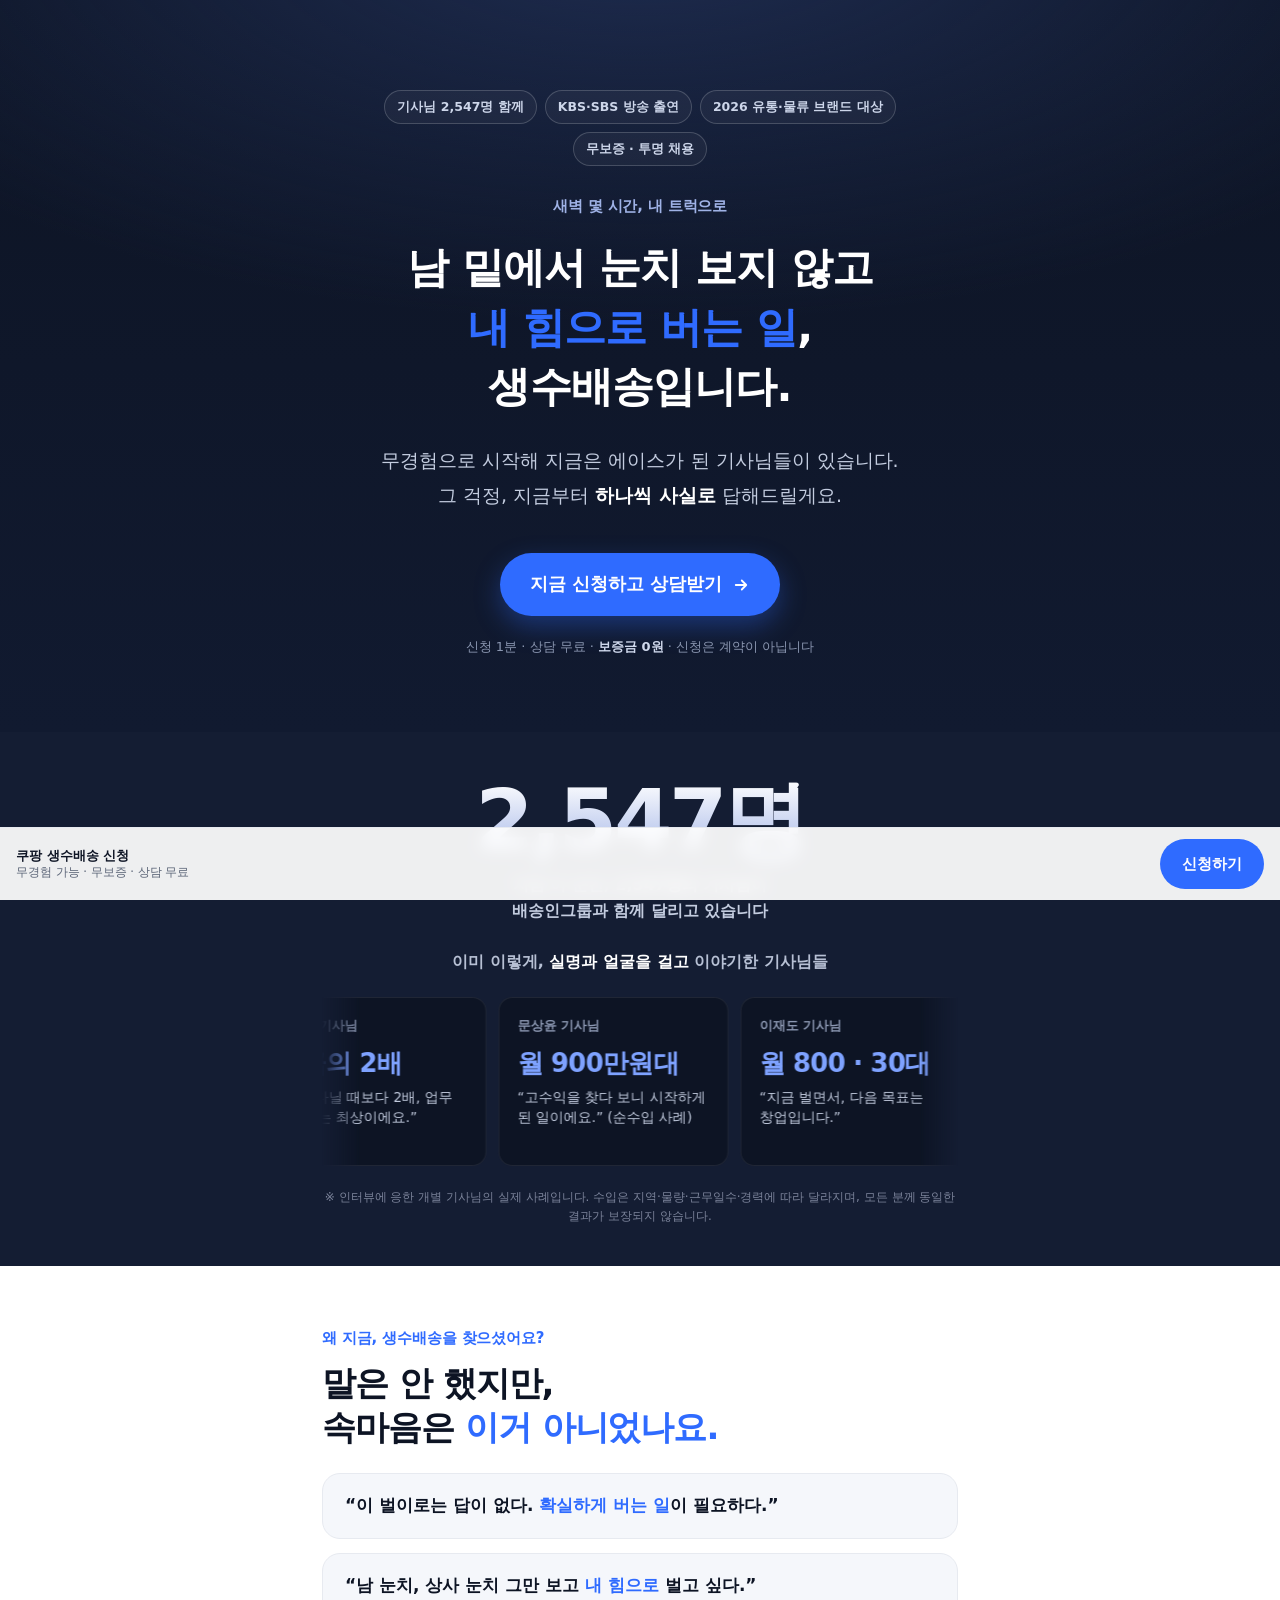
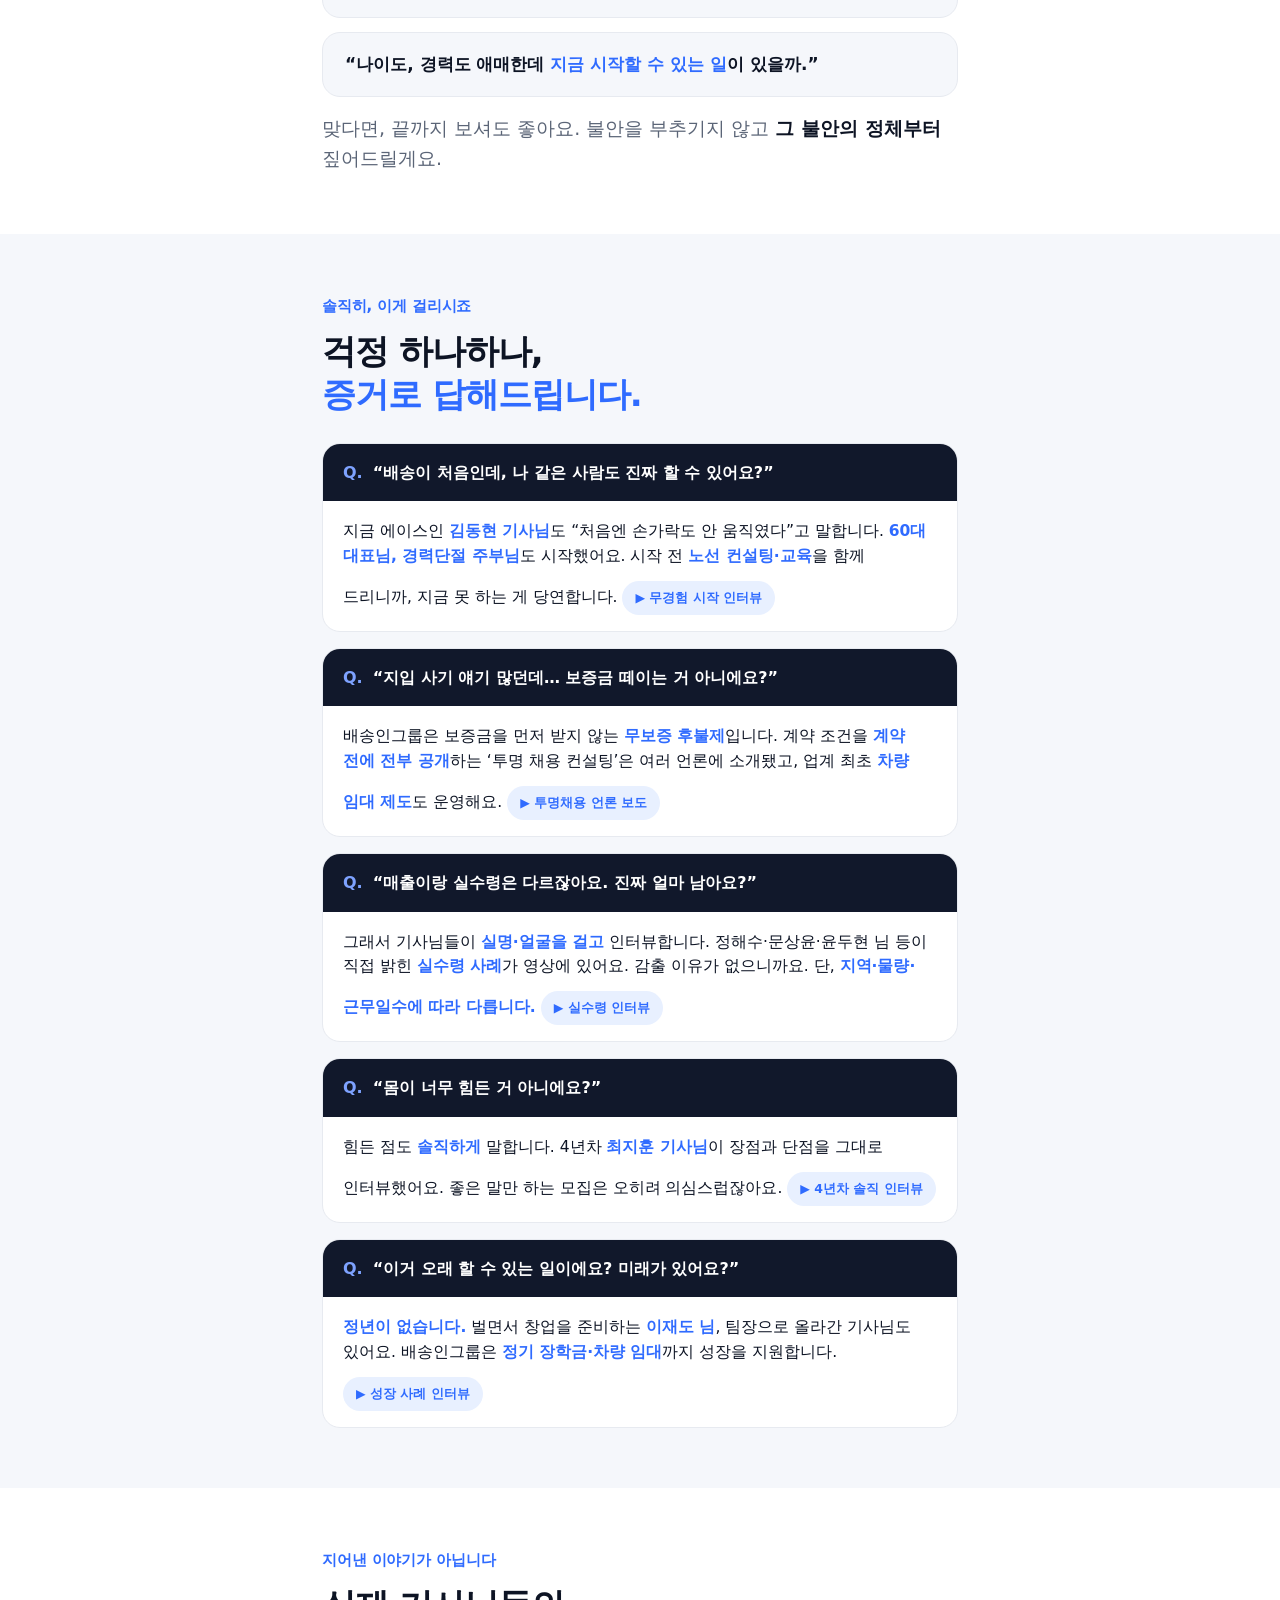
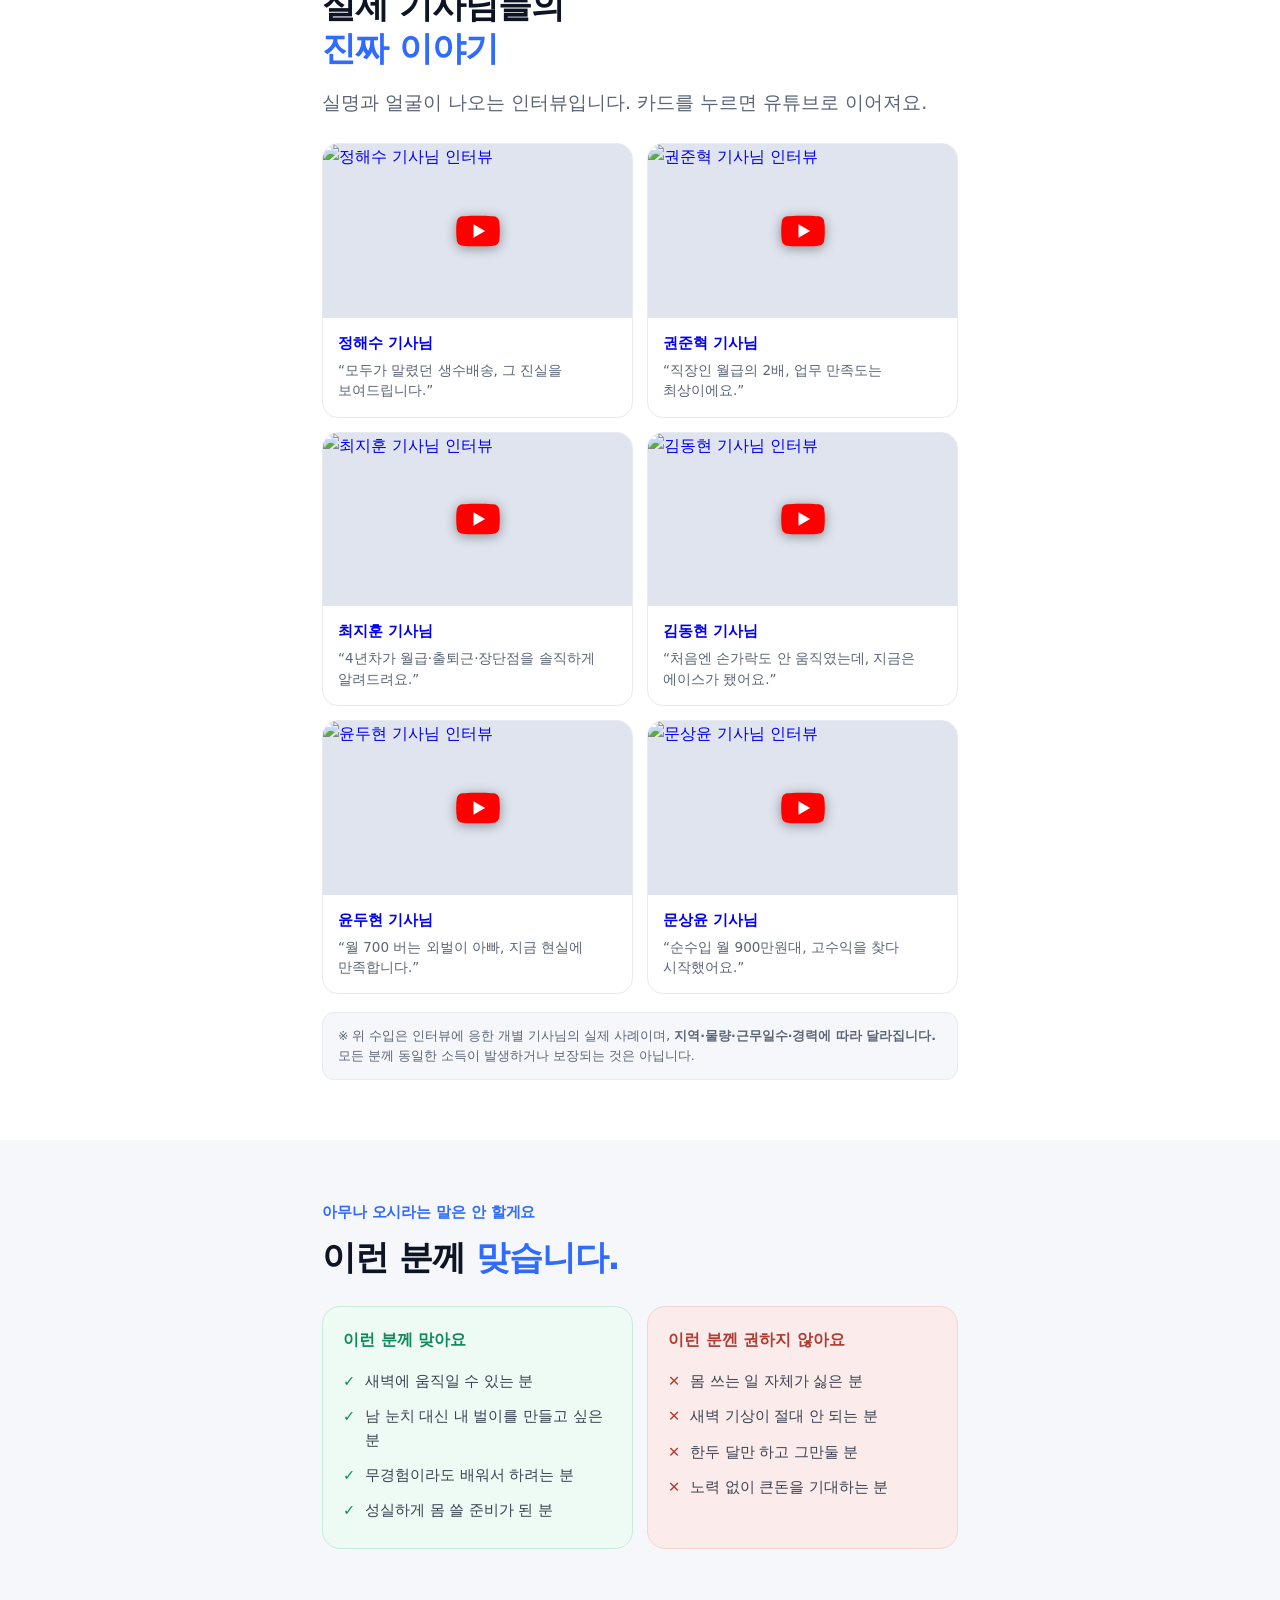
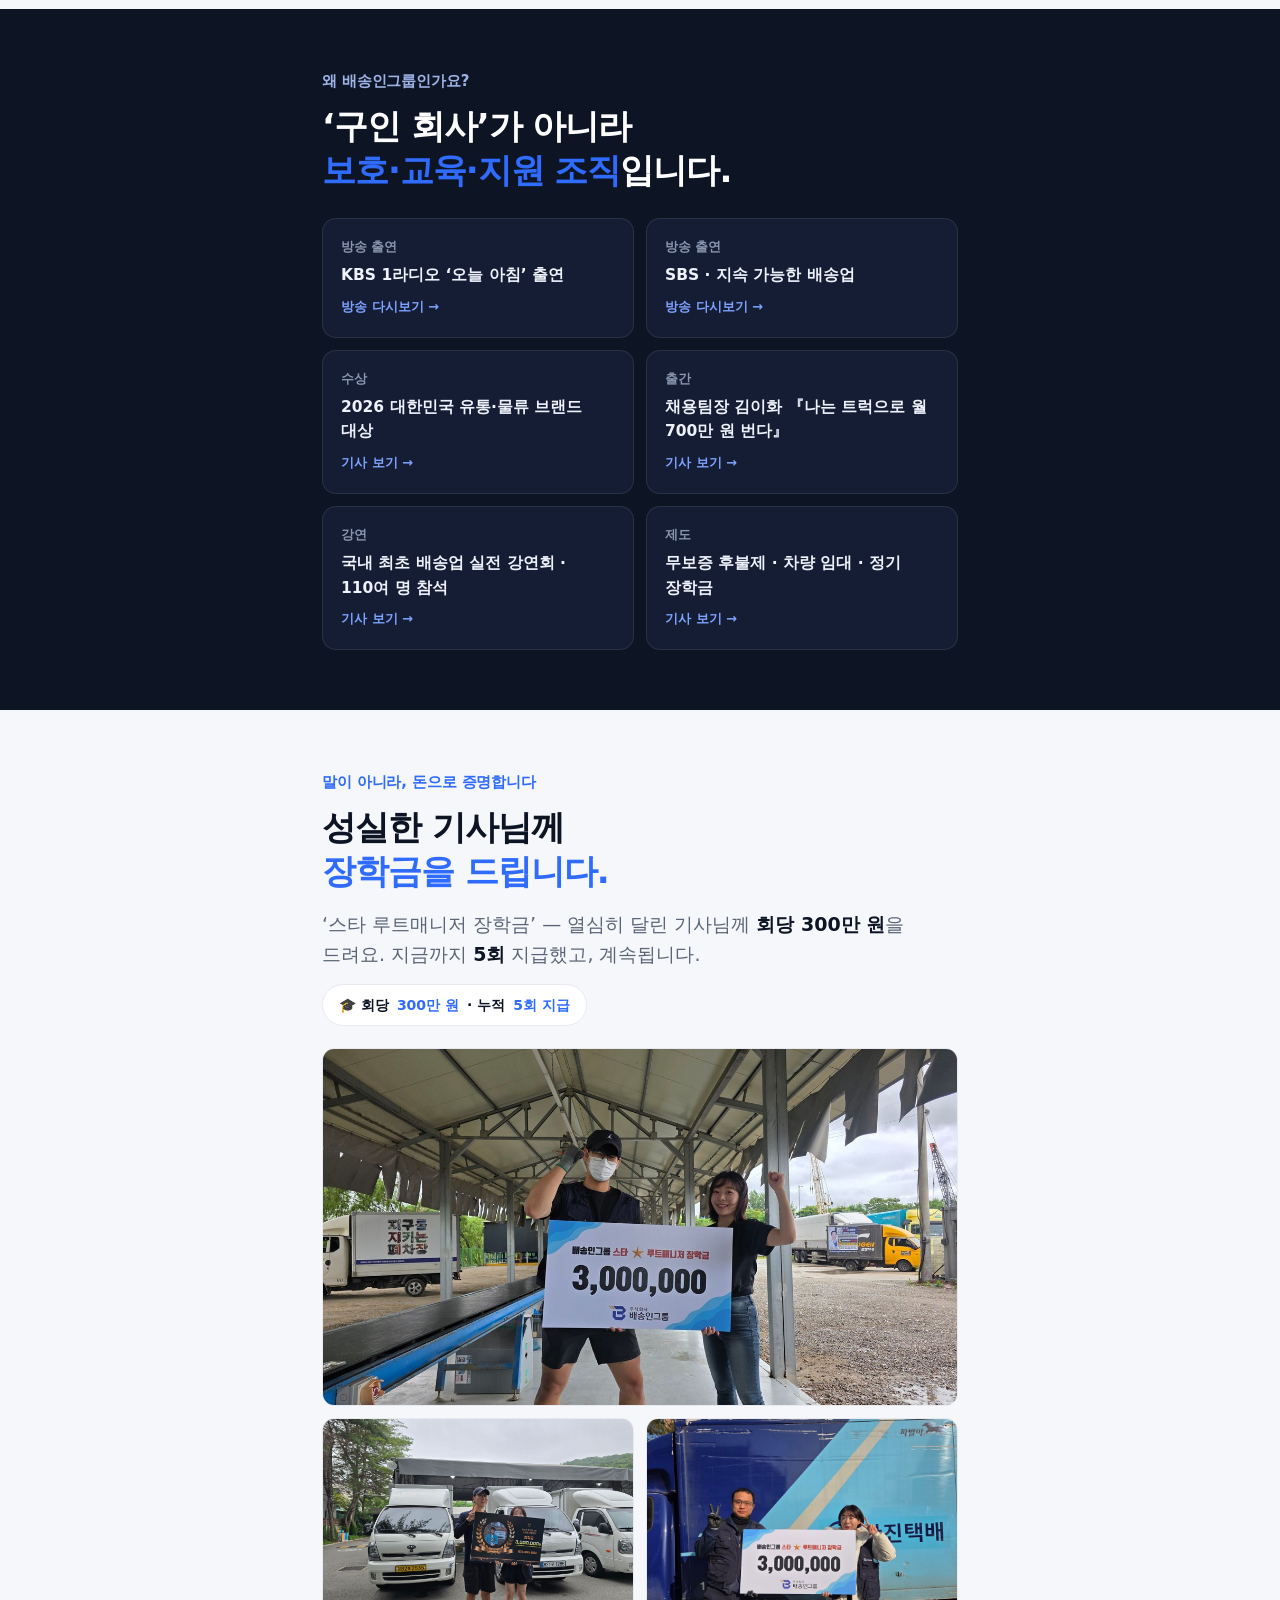
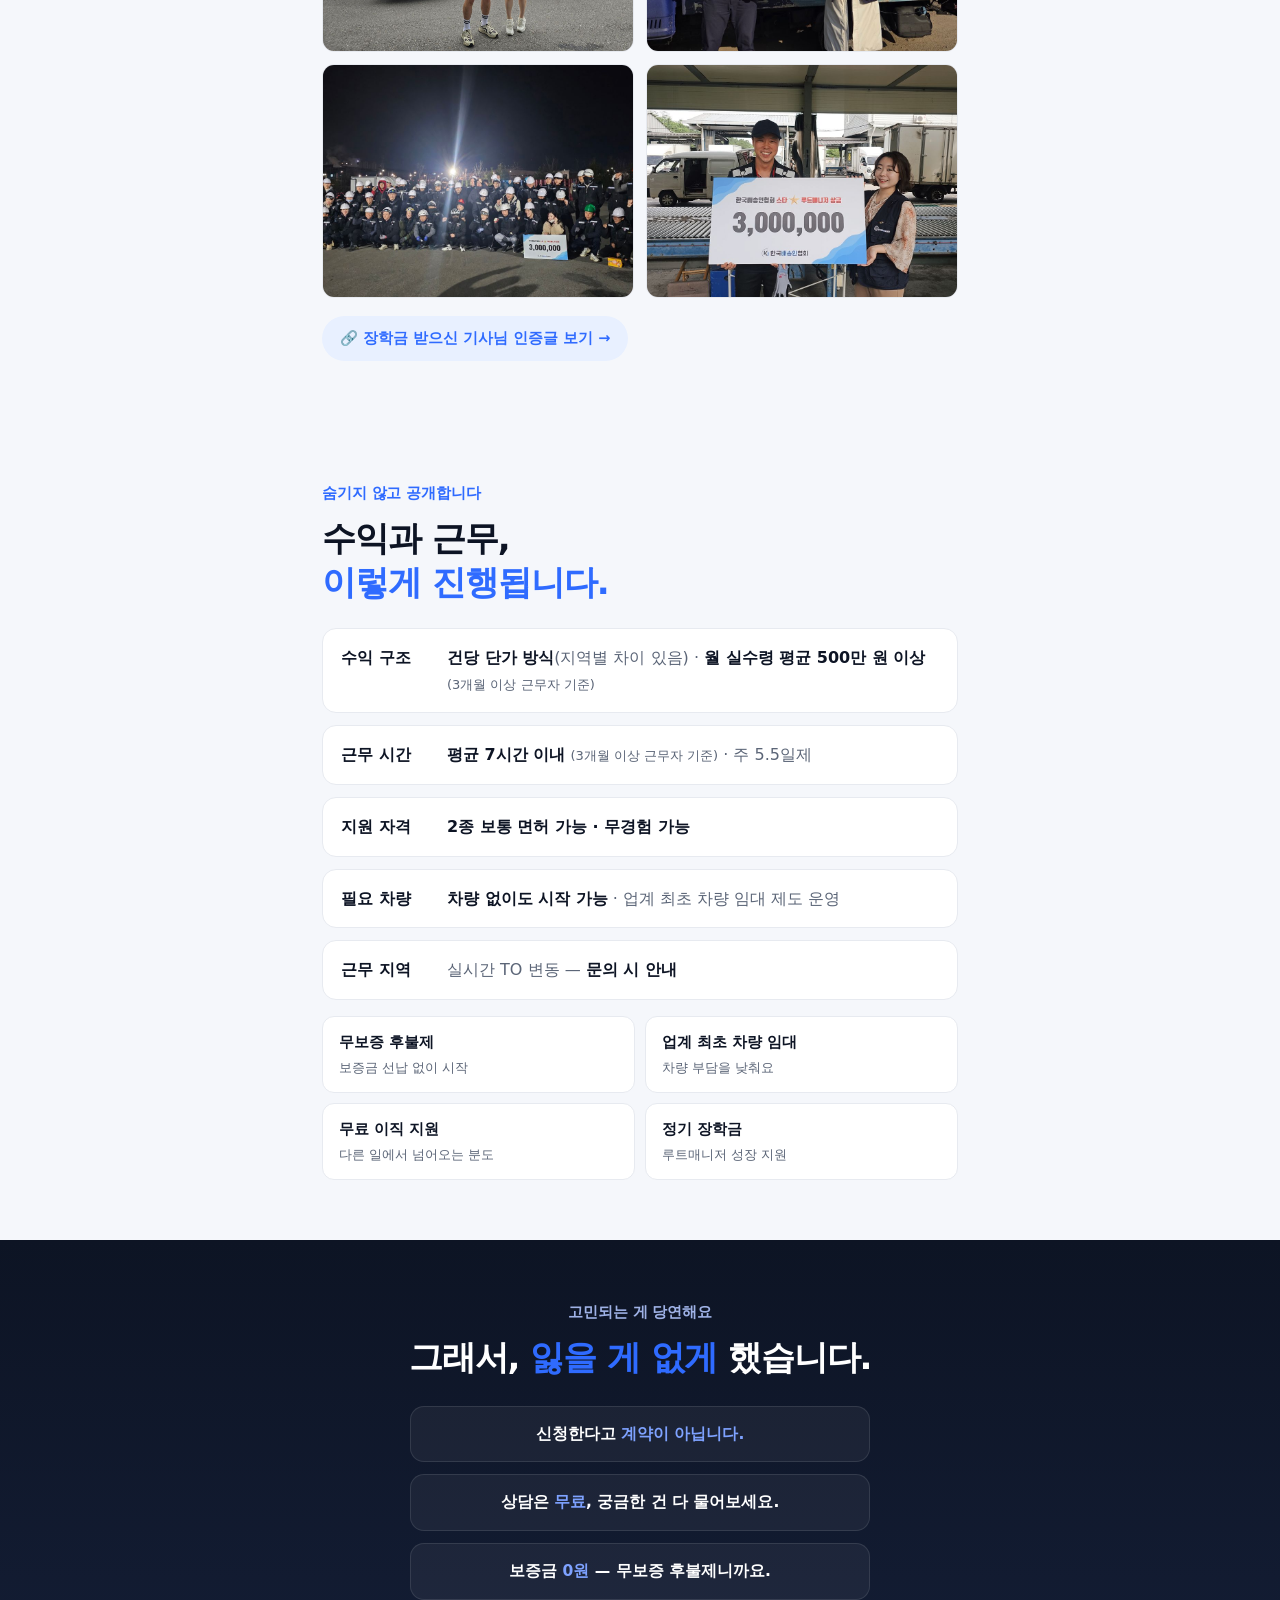
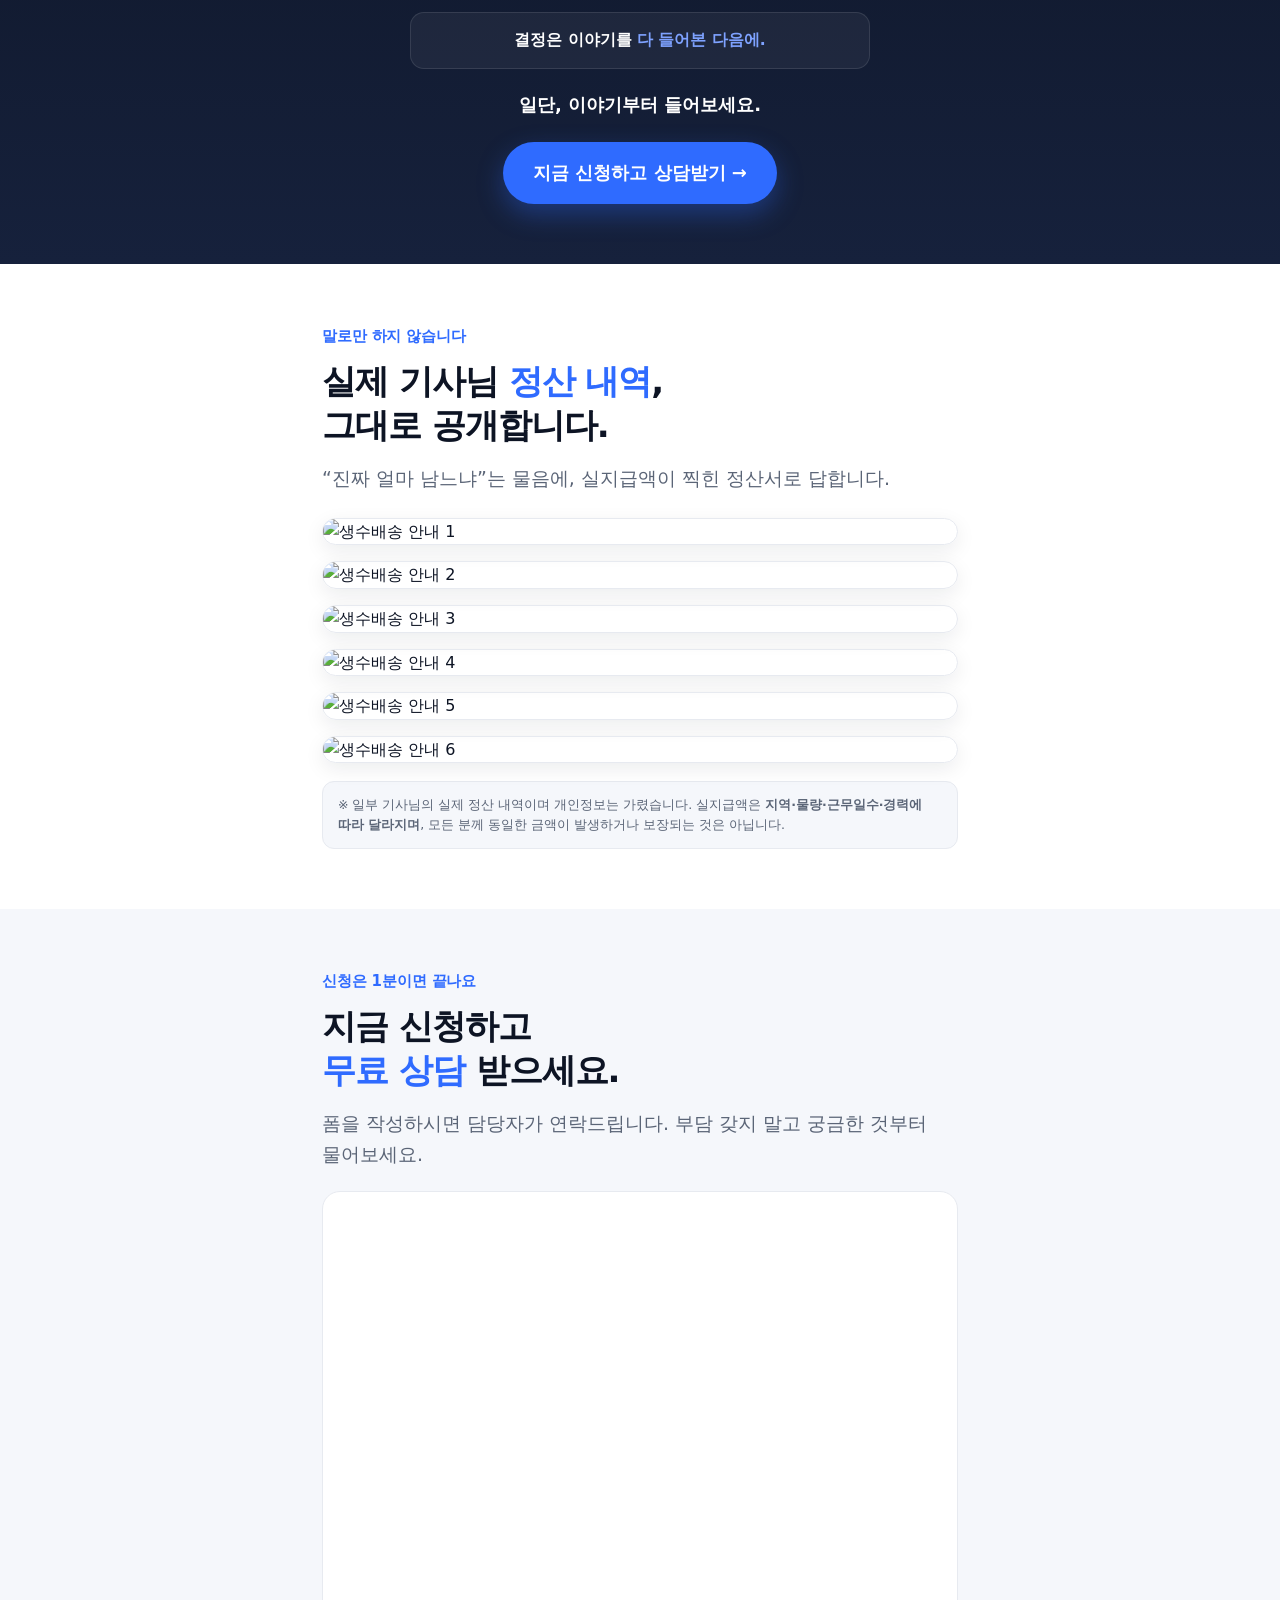
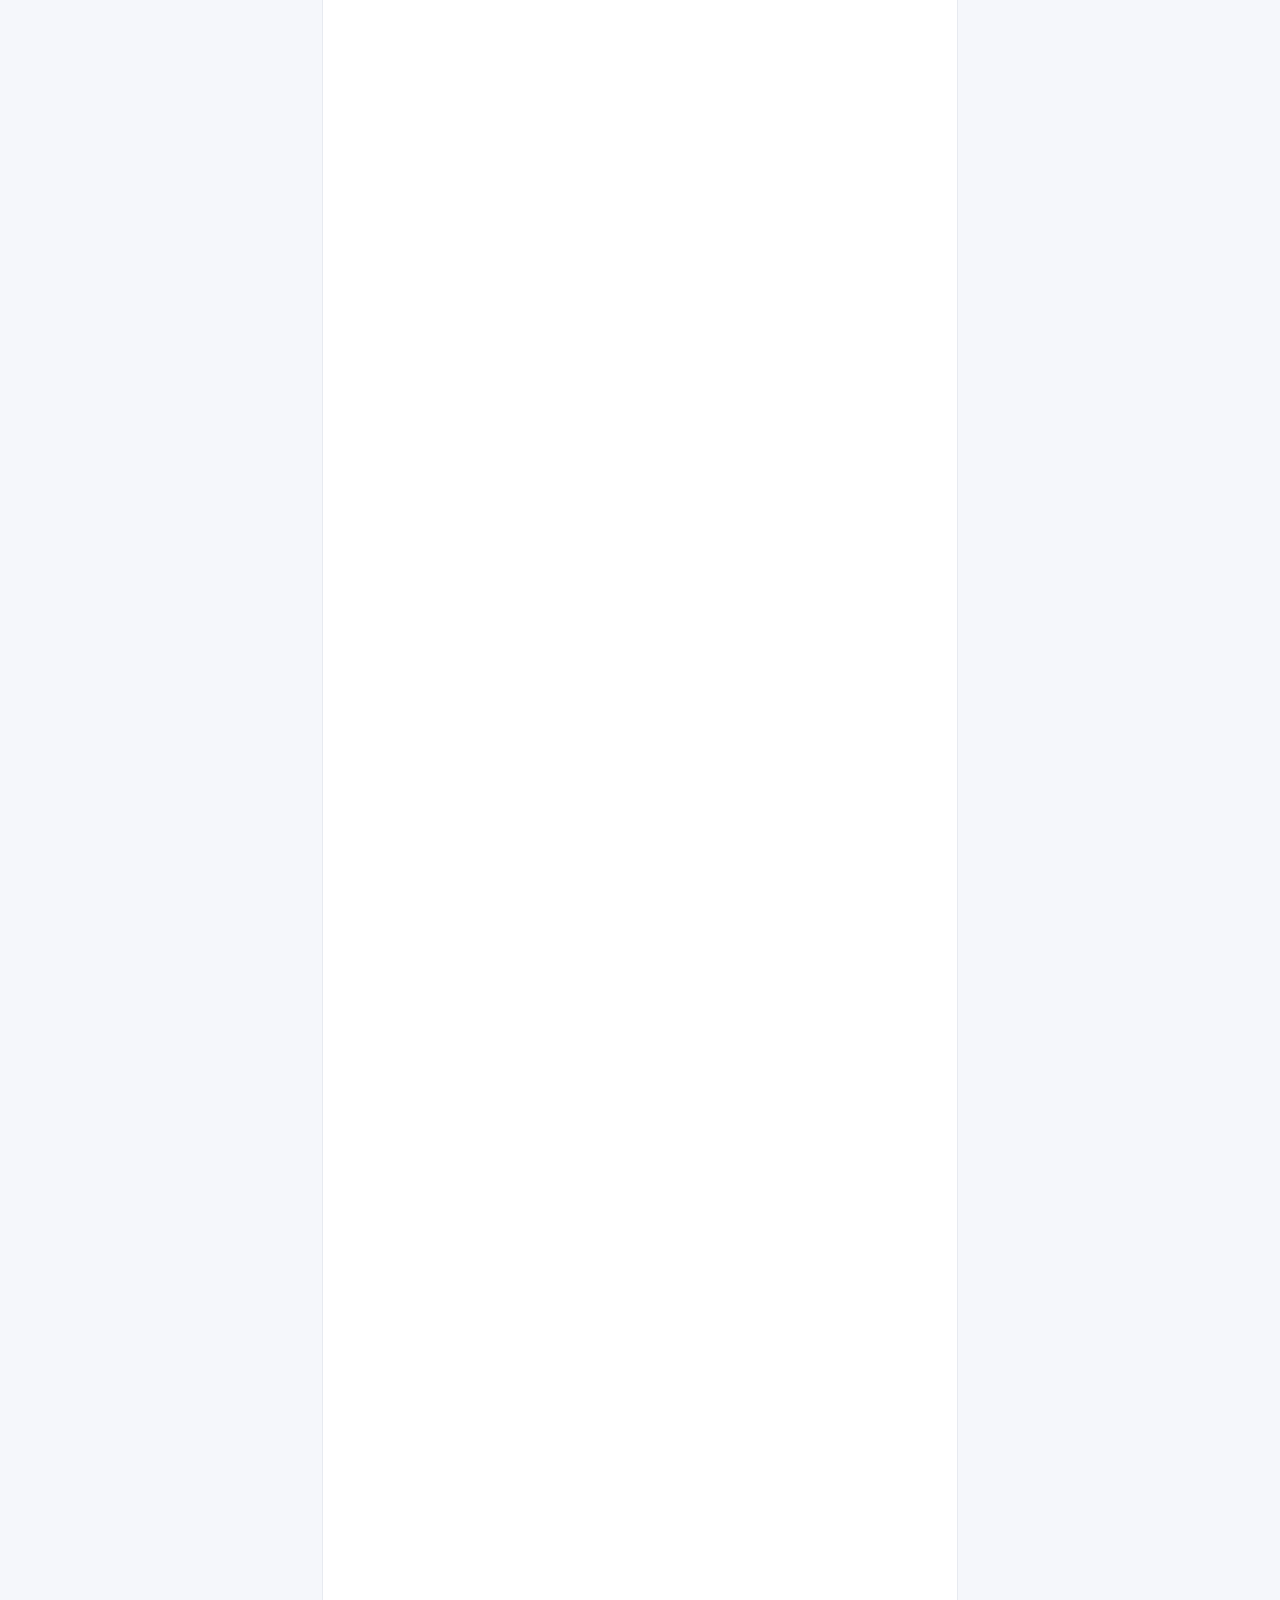
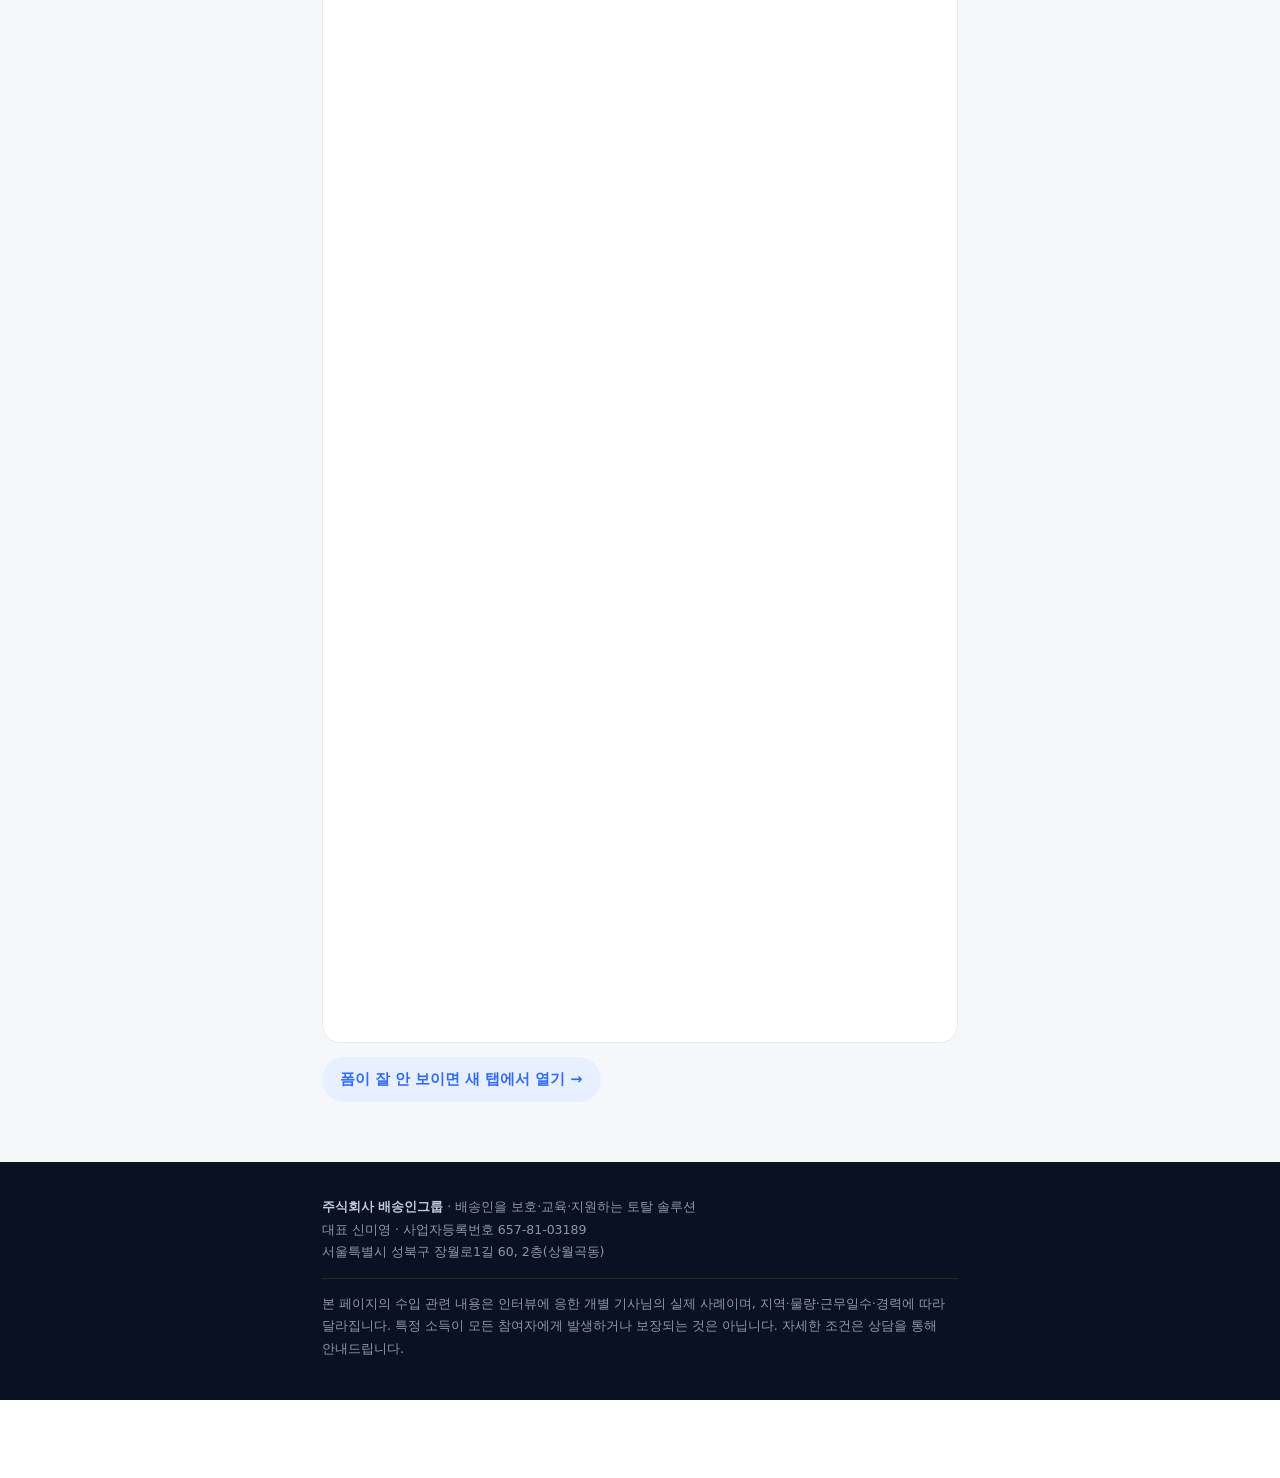
==== index.html @ 89d5cbd5 "Add files via upload" ====
<!doctype html>
<html lang="ko">
<head>
<meta charset="utf-8" />
<meta name="viewport" content="width=device-width, initial-scale=1, viewport-fit=cover" />
<title>쿠팡 생수배송 기사 모집 | 배송인그룹</title>
<meta name="description" content="남 밑에서 눈치 보지 않고 내 힘으로 버는 일, 생수배송. 무경험 시작·무보증 후불제·투명 채용. 실제 기사님 이야기를 확인하고 신청하세요." />
<meta property="og:title" content="쿠팡 생수배송 기사 모집 | 배송인그룹" />
<meta property="og:description" content="무경험으로 시작해 에이스가 된 기사님들이 있습니다. 그 걱정, 하나씩 사실로 답해드릴게요." />
<meta property="og:type" content="website" />
<link rel="preconnect" href="https://cdn.jsdelivr.net" crossorigin />
<link rel="stylesheet" as="style" crossorigin href="https://cdn.jsdelivr.net/gh/orioncactus/pretendard@v1.3.9/dist/web/variable/pretendardvariable-dynamic-subset.min.css" />
<style>
  :root{
    --ink:#0d1424; --ink-soft:#5b6577; --line:#e7eaf0;
    --bg:#fff; --bg-2:#f5f7fb; --navy:#0d1424; --navy-2:#141d33;
    --accent:#2f6bff; --accent-soft:#e8f0ff; --warn:#b23b32; --warn-soft:#fbeceb; --good:#0e8a5f;
    --radius:18px; --maxw:680px; --pad:22px;
    --fs-h1:clamp(29px,7.6vw,42px); --fs-h2:clamp(24px,6.2vw,34px);
    --fs-lead:clamp(16.5px,4.3vw,19px); --fs-num:clamp(30px,8vw,44px);
    font-family:"Pretendard Variable",Pretendard,-apple-system,BlinkMacSystemFont,system-ui,"Apple SD Gothic Neo","Malgun Gothic",sans-serif;
  }
  *{box-sizing:border-box;margin:0;padding:0}
  html{scroll-behavior:smooth}
  body{background:var(--bg);color:var(--ink);line-height:1.6;-webkit-font-smoothing:antialiased;word-break:keep-all;overflow-x:hidden;padding-bottom:78px}
  img{max-width:100%;display:block}
  .wrap{max-width:var(--maxw);margin:0 auto;padding:0 var(--pad)}
  section{padding:60px 0}
  .eyebrow{font-size:15px;font-weight:700;color:var(--accent);letter-spacing:-.01em;margin-bottom:12px}
  h1{font-size:var(--fs-h1);font-weight:800;line-height:1.24;letter-spacing:-.03em}
  h2{font-size:var(--fs-h2);font-weight:800;line-height:1.28;letter-spacing:-.03em}
  .lead{font-size:var(--fs-lead);color:var(--ink-soft);margin-top:16px;font-weight:500}
  .hl{color:var(--accent)}
  .mark{background:linear-gradient(transparent 55%,var(--accent-soft) 55%);padding:0 3px;font-weight:800;color:var(--ink)}
  .cta{display:inline-flex;align-items:center;gap:10px;background:var(--accent);color:#fff;font-weight:800;font-size:18px;padding:17px 30px;border-radius:999px;text-decoration:none;box-shadow:0 10px 26px rgba(47,107,255,.34);transition:transform .12s,box-shadow .12s}
  .cta:hover{transform:translateY(-2px);box-shadow:0 14px 32px rgba(47,107,255,.42)}
  .cta.block{display:flex;justify-content:center;width:100%}

  /* 히어로 */
  .hero{background:radial-gradient(120% 90% at 50% -10%,#1e2c50 0%,transparent 60%),linear-gradient(180deg,#0d1424 0%,#111a30 100%);color:#fff;padding:90px 0 74px;text-align:center}
  .hero .chips{display:flex;gap:8px;justify-content:center;flex-wrap:wrap;margin-bottom:28px}
  .chip{font-size:12.5px;font-weight:600;color:#cdd6ea;border:1px solid rgba(255,255,255,.18);border-radius:999px;padding:6px 12px;background:rgba(255,255,255,.04)}
  .hero .eyebrow{color:#9fb2e6;margin-bottom:20px}
  .hero h1{color:#fff;line-height:1.42;letter-spacing:-.02em}
  .hero .lead{color:#c3ccdf;max-width:540px;margin:26px auto 0;line-height:1.85}
  .hero .cta{margin-top:40px}
  .hero .micro{margin-top:20px;font-size:13px;color:#8b97b1;line-height:1.7}
  .hero .micro b{color:#cfd8ec}

  /* 증거 폭격 band */
  .proof{background:var(--navy-2);color:#fff;padding:40px 0}
  .proof h3{text-align:center;font-size:16px;font-weight:700;color:#b7c0d4;margin-bottom:20px}
  .proof h3 b{color:#fff}
  .marquee{overflow:hidden;padding:2px 0 10px;-webkit-mask-image:linear-gradient(90deg,transparent,#000 6%,#000 94%,transparent);mask-image:linear-gradient(90deg,transparent,#000 6%,#000 94%,transparent)}
  .stat-track{display:flex;gap:12px;width:max-content;will-change:transform}
  .stat{flex:0 0 230px;width:230px;background:#0d1424;border:1px solid rgba(255,255,255,.08);border-radius:14px;padding:18px}
  .stat .who{font-size:13px;color:#8b97b1;font-weight:600}
  .stat .big{font-size:26px;font-weight:900;letter-spacing:-.03em;margin:6px 0 4px;color:#7ea2ff}
  .stat .q{font-size:13.5px;color:#c3ccdf;line-height:1.45}
  .proof .note{font-size:12px;color:#7a8299;margin-top:12px;text-align:center}
  .member{text-align:center;padding:6px 0 26px}
  .member .n{font-size:clamp(52px,15vw,84px);font-weight:900;letter-spacing:-.04em;line-height:1;color:#fff;background:linear-gradient(180deg,#fff,#9fb2e6);-webkit-background-clip:text;background-clip:text;-webkit-text-fill-color:transparent}
  .member .t{font-size:16px;color:#c3ccdf;font-weight:600;margin-top:10px}
  .member .t b{color:#fff}

  /* 본능/공감 */
  .pain-list{display:flex;flex-direction:column;gap:14px;margin-top:24px}
  .pain{background:var(--bg-2);border:1px solid var(--line);border-radius:var(--radius);padding:18px 22px;font-weight:600;font-size:17px}
  .pain b{color:var(--accent)}

  /* 반박제거 */
  .obj{background:var(--bg-2)}
  .obj-list{display:flex;flex-direction:column;gap:16px;margin-top:26px}
  .obj-card{background:#fff;border:1px solid var(--line);border-radius:var(--radius);overflow:hidden}
  .obj-q{background:#11182b;color:#fff;font-weight:700;padding:16px 20px;font-size:16px;display:flex;gap:10px;align-items:flex-start}
  .obj-q .qm{color:#7ea2ff;font-weight:900;flex:0 0 auto}
  .obj-a{padding:18px 20px 16px;font-size:15.5px}
  .obj-a b{color:var(--accent)}
  .badge{display:inline-flex;align-items:center;gap:6px;margin-top:12px;font-size:12.5px;font-weight:700;color:var(--accent);background:var(--accent-soft);border-radius:999px;padding:7px 13px;text-decoration:none}

  /* 후기 카드 */
  .rev-grid{display:grid;grid-template-columns:1fr 1fr;gap:14px;margin-top:26px}
  @media(max-width:520px){.rev-grid{grid-template-columns:1fr}}
  .rev{display:block;text-decoration:none;border:1px solid var(--line);border-radius:16px;overflow:hidden;background:#fff;transition:transform .12s,box-shadow .12s}
  .rev:hover{transform:translateY(-3px);box-shadow:0 12px 28px rgba(13,20,36,.12)}
  .rev .thumb{position:relative;aspect-ratio:16/9;background:#dfe4ee}
  .rev .thumb img{width:100%;height:100%;object-fit:cover}
  .rev .play{position:absolute;inset:0;display:flex;align-items:center;justify-content:center}
  .rev .play svg{width:44px;height:44px;filter:drop-shadow(0 2px 6px rgba(0,0,0,.4))}
  .rev .body{padding:13px 15px 16px}
  .rev .name{font-weight:800;font-size:15px}
  .rev .quote{font-size:13.5px;color:var(--ink-soft);margin-top:5px;line-height:1.5}
  .disclaimer{font-size:12.5px;color:var(--ink-soft);margin-top:18px;padding:13px 15px;background:var(--bg-2);border-radius:12px;border:1px solid var(--line)}

  /* 자기선별 */
  .fit-grid{display:grid;grid-template-columns:1fr 1fr;gap:14px;margin-top:26px}
  @media(max-width:520px){.fit-grid{grid-template-columns:1fr}}
  .fit{border-radius:var(--radius);padding:20px;border:1px solid var(--line)}
  .fit.yes{background:#eefaf4;border-color:#c7ecdb}
  .fit.no{background:var(--warn-soft);border-color:#f3d5d2}
  .fit h4{font-size:16px;font-weight:800;margin-bottom:12px}
  .fit.yes h4{color:var(--good)}
  .fit.no h4{color:var(--warn)}
  .fit li{list-style:none;font-size:14.5px;padding:6px 0 6px 22px;position:relative;color:#3a4252}
  .fit.yes li::before{content:"✓";position:absolute;left:0;color:var(--good);font-weight:800}
  .fit.no li::before{content:"✕";position:absolute;left:0;color:var(--warn);font-weight:800}

  /* 신뢰 */
  .trust{background:var(--navy);color:#fff}
  .trust h2{color:#fff}
  .trust .lead{color:#b7c0d4}
  .trust-grid{display:grid;grid-template-columns:1fr 1fr;gap:12px;margin-top:26px}
  @media(max-width:520px){.trust-grid{grid-template-columns:1fr}}
  .tcard{background:var(--navy-2);border:1px solid rgba(255,255,255,.09);border-radius:14px;padding:18px}
  .tcard .t-k{font-size:12.5px;color:#8b97b1;font-weight:600}
  .tcard .t-v{font-size:15.5px;font-weight:700;margin-top:6px;color:#eef2fb}
  .tcard a{color:#7ea2ff;font-size:13px;text-decoration:none;font-weight:600;display:inline-block;margin-top:9px}

  /* 정보(모집요강) */
  .info{background:var(--bg-2)}
  .spec{display:flex;flex-direction:column;gap:12px;margin-top:24px}
  .spec-row{display:flex;gap:14px;background:#fff;border:1px solid var(--line);border-radius:14px;padding:16px 18px}
  .spec-row .k{flex:0 0 92px;font-weight:800}
  .spec-row .v{color:var(--ink-soft);font-weight:500}
  .todo{color:var(--warn);font-weight:700;background:var(--warn-soft);border-radius:6px;padding:0 6px}
  .perks{display:grid;grid-template-columns:1fr 1fr;gap:10px;margin-top:16px}
  @media(max-width:520px){.perks{grid-template-columns:1fr}}
  .perk{background:#fff;border:1px solid var(--line);border-radius:12px;padding:14px 16px;font-weight:700;font-size:14.5px}
  .perk small{display:block;font-weight:500;color:var(--ink-soft);margin-top:4px;font-size:12.5px}

  /* 리스크 리버설 */
  .risk{background:linear-gradient(180deg,#0d1424,#16213c);color:#fff;text-align:center}
  .risk h2{color:#fff}
  .risk .rr{display:flex;flex-direction:column;gap:12px;max-width:460px;margin:26px auto 0}
  .risk .rr div{background:rgba(255,255,255,.05);border:1px solid rgba(255,255,255,.1);border-radius:14px;padding:15px 18px;font-weight:700;font-size:15.5px}
  .risk .rr b{color:#7ea2ff}
  .risk .punch{margin-top:22px;font-size:18px;font-weight:800;color:#fff}

  /* 정산 증빙 갤러리 (크게) */
  .gallery{display:grid;grid-template-columns:1fr;gap:16px;margin-top:24px}
  .gallery img{width:100%;border-radius:14px;border:1px solid var(--line);box-shadow:0 6px 20px rgba(13,20,36,.08)}

  /* 장학금 */
  .sch{background:var(--bg-2)}
  .sch-badge{display:inline-flex;gap:8px;align-items:center;background:#fff;border:1px solid var(--line);border-radius:999px;padding:9px 16px;font-weight:800;font-size:14px;margin-top:14px}
  .sch-badge b{color:var(--accent)}
  .sch-grid{display:grid;grid-template-columns:1fr 1fr;gap:12px;margin-top:22px}
  @media(max-width:520px){.sch-grid{grid-template-columns:1fr 1fr}}
  .sch-grid img{width:100%;aspect-ratio:4/3;object-fit:cover;border-radius:12px;border:1px solid var(--line)}
  .sch-grid img:first-child{grid-column:1/-1;aspect-ratio:16/9}
  .sch-cta{display:inline-flex;align-items:center;gap:7px;margin-top:18px;font-weight:700;font-size:14.5px;color:var(--accent);text-decoration:none;background:var(--accent-soft);border-radius:999px;padding:11px 18px}

  /* 폼 */
  .formsec{background:var(--bg-2)}
  .formbox{margin-top:22px;background:#fff;border:1px solid var(--line);border-radius:var(--radius);overflow:hidden}
  .formbox iframe{width:100%;height:3050px;border:0;display:block}

  .sticky{position:fixed;left:0;right:0;bottom:0;z-index:50;background:rgba(255,255,255,.93);backdrop-filter:blur(8px);border-top:1px solid var(--line);padding:11px 16px;display:flex;gap:12px;align-items:center}
  .sticky .s-txt{font-size:13px;font-weight:800;line-height:1.3;flex:1}
  .sticky .s-txt small{display:block;font-weight:500;color:var(--ink-soft);font-size:11.5px}
  .sticky .cta{padding:13px 22px;font-size:15px;box-shadow:none}

  footer{background:#0a1120;color:#8b97b1;font-size:12.5px;padding:34px 0 40px}
  footer .wrap{line-height:1.8}
  footer b{color:#c3ccdf}
  .legal{margin-top:14px;padding-top:14px;border-top:1px solid rgba(255,255,255,.08)}
</style>
</head>
<body>

<!-- ① 히어로 : 본능 정조준 -->
<header class="hero">
  <div class="wrap">
    <div class="chips">
      <span class="chip">기사님 2,547명 함께</span>
      <span class="chip">KBS·SBS 방송 출연</span>
      <span class="chip">2026 유통·물류 브랜드 대상</span>
      <span class="chip">무보증 · 투명 채용</span>
    </div>
    <p class="eyebrow">새벽 몇 시간, 내 트럭으로</p>
    <h1>남 밑에서 눈치 보지 않고<br><span class="hl">내 힘으로 버는 일</span>,<br>생수배송입니다.</h1>
    <p class="lead">무경험으로 시작해 지금은 에이스가 된 기사님들이 있습니다.<br>그 걱정, 지금부터 <b style="color:#fff">하나씩 사실로</b> 답해드릴게요.</p>
    <a class="cta" href="#apply">지금 신청하고 상담받기 <svg width="18" height="18" viewBox="0 0 24 24" fill="none"><path d="M5 12h14M13 6l6 6-6 6" stroke="#fff" stroke-width="2.4" stroke-linecap="round" stroke-linejoin="round"/></svg></a>
    <p class="micro">신청 1분 · 상담 무료 · <b>보증금 0원</b> · 신청은 계약이 아닙니다</p>
  </div>
</header>

<!-- ② 증거 폭격 -->
<section class="proof">
  <div class="wrap">
    <div class="member">
      <div class="n" data-count="2547">2,547명</div>
      <div class="t">지금 이 순간, <b>2,547명의 기사님</b>이<br>배송인그룹과 함께 달리고 있습니다</div>
    </div>
    <h3>이미 이렇게, <b>실명과 얼굴을 걸고</b> 이야기한 기사님들</h3>
    <div class="marquee"><div class="stat-track">
      <div class="stat"><div class="who">권준혁 기사님</div><div class="big">월급의 2배</div><div class="q">“직장 다닐 때보다 2배, 업무 만족도는 최상이에요.”</div></div>
      <div class="stat"><div class="who">문상윤 기사님</div><div class="big">월 900만원대</div><div class="q">“고수익을 찾다 보니 시작하게 된 일이에요.” (순수입 사례)</div></div>
      <div class="stat"><div class="who">이재도 기사님</div><div class="big">월 800 · 30대</div><div class="q">“지금 벌면서, 다음 목표는 창업입니다.”</div></div>
      <div class="stat"><div class="who">윤두현 기사님</div><div class="big">월 700 · 외벌이</div><div class="q">“외벌이 아빠인데, 지금 현실에 만족합니다.”</div></div>
      <div class="stat"><div class="who">김동현 기사님</div><div class="big">무경험 → 에이스</div><div class="q">“처음엔 손가락도 안 움직였는데, 지금은 에이스예요.”</div></div>
    </div></div>
    <p class="note">※ 인터뷰에 응한 개별 기사님의 실제 사례입니다. 수입은 지역·물량·근무일수·경력에 따라 달라지며, 모든 분께 동일한 결과가 보장되지 않습니다.</p>
  </div>
</section>

<!-- ③ 본능/공감 -->
<section>
  <div class="wrap">
    <p class="eyebrow">왜 지금, 생수배송을 찾으셨어요?</p>
    <h2>말은 안 했지만,<br>속마음은 <span class="hl">이거 아니었나요.</span></h2>
    <div class="pain-list">
      <div class="pain">“이 벌이로는 답이 없다. <b>확실하게 버는 일</b>이 필요하다.”</div>
      <div class="pain">“남 눈치, 상사 눈치 그만 보고 <b>내 힘으로</b> 벌고 싶다.”</div>
      <div class="pain">“나이도, 경력도 애매한데 <b>지금 시작할 수 있는 일</b>이 있을까.”</div>
    </div>
    <p class="lead">맞다면, 끝까지 보셔도 좋아요. 불안을 부추기지 않고 <b style="color:var(--ink)">그 불안의 정체부터</b> 짚어드릴게요.</p>
  </div>
</section>

<!-- ④ 반박제거 -->
<section class="obj">
  <div class="wrap">
    <p class="eyebrow">솔직히, 이게 걸리시죠</p>
    <h2>걱정 하나하나,<br><span class="hl">증거로 답해드립니다.</span></h2>
    <div class="obj-list">
      <div class="obj-card">
        <div class="obj-q"><span class="qm">Q.</span> “배송이 처음인데, 나 같은 사람도 진짜 할 수 있어요?”</div>
        <div class="obj-a">지금 에이스인 <b>김동현 기사님</b>도 “처음엔 손가락도 안 움직였다”고 말합니다. <b>60대 대표님, 경력단절 주부님</b>도 시작했어요. 시작 전 <b>노선 컨설팅·교육</b>을 함께 드리니까, 지금 못 하는 게 당연합니다.
        <a class="badge" href="https://youtu.be/9i983dDMsoI" target="_blank" rel="noopener">▶ 무경험 시작 인터뷰</a></div>
      </div>
      <div class="obj-card">
        <div class="obj-q"><span class="qm">Q.</span> “지입 사기 얘기 많던데… 보증금 떼이는 거 아니에요?”</div>
        <div class="obj-a">배송인그룹은 보증금을 먼저 받지 않는 <b>무보증 후불제</b>입니다. 계약 조건을 <b>계약 전에 전부 공개</b>하는 ‘투명 채용 컨설팅’은 여러 언론에 소개됐고, 업계 최초 <b>차량 임대 제도</b>도 운영해요.
        <a class="badge" href="https://www.woodkorea.co.kr/news/articleView.html?idxno=88798" target="_blank" rel="noopener">▶ 투명채용 언론 보도</a></div>
      </div>
      <div class="obj-card">
        <div class="obj-q"><span class="qm">Q.</span> “매출이랑 실수령은 다르잖아요. 진짜 얼마 남아요?”</div>
        <div class="obj-a">그래서 기사님들이 <b>실명·얼굴을 걸고</b> 인터뷰합니다. 정해수·문상윤·윤두현 님 등이 직접 밝힌 <b>실수령 사례</b>가 영상에 있어요. 감출 이유가 없으니까요. 단, <b>지역·물량·근무일수에 따라 다릅니다.</b>
        <a class="badge" href="https://youtu.be/zleHzGhmD7U" target="_blank" rel="noopener">▶ 실수령 인터뷰</a></div>
      </div>
      <div class="obj-card">
        <div class="obj-q"><span class="qm">Q.</span> “몸이 너무 힘든 거 아니에요?”</div>
        <div class="obj-a">힘든 점도 <b>솔직하게</b> 말합니다. 4년차 <b>최지훈 기사님</b>이 장점과 단점을 그대로 인터뷰했어요. 좋은 말만 하는 모집은 오히려 의심스럽잖아요.
        <a class="badge" href="https://youtu.be/YovCG6oUPew" target="_blank" rel="noopener">▶ 4년차 솔직 인터뷰</a></div>
      </div>
      <div class="obj-card">
        <div class="obj-q"><span class="qm">Q.</span> “이거 오래 할 수 있는 일이에요? 미래가 있어요?”</div>
        <div class="obj-a"><b>정년이 없습니다.</b> 벌면서 창업을 준비하는 <b>이재도 님</b>, 팀장으로 올라간 기사님도 있어요. 배송인그룹은 <b>정기 장학금·차량 임대</b>까지 성장을 지원합니다.
        <a class="badge" href="https://youtu.be/G203x-bXmFw" target="_blank" rel="noopener">▶ 성장 사례 인터뷰</a></div>
      </div>
    </div>
  </div>
</section>

<!-- ⑤ 실제 기사님 후기 -->
<section>
  <div class="wrap">
    <p class="eyebrow">지어낸 이야기가 아닙니다</p>
    <h2>실제 기사님들의<br><span class="hl">진짜 이야기</span></h2>
    <p class="lead">실명과 얼굴이 나오는 인터뷰입니다. 카드를 누르면 유튜브로 이어져요.</p>
    <div class="rev-grid">
      <a class="rev" href="https://youtu.be/4h6Ie2FqEkk" target="_blank" rel="noopener"><div class="thumb"><img loading="lazy" src="https://img.youtube.com/vi/4h6Ie2FqEkk/hqdefault.jpg" alt="정해수 기사님 인터뷰"><span class="play"><svg viewBox="0 0 68 48"><path d="M66.5 7.7a8.6 8.6 0 0 0-6-6C55.2.3 34 .3 34 .3s-21.2 0-26.5 1.4a8.6 8.6 0 0 0-6 6A90 90 0 0 0 .3 24a90 90 0 0 0 1.2 16.3 8.6 8.6 0 0 0 6 6C12.8 47.7 34 47.7 34 47.7s21.2 0 26.5-1.4a8.6 8.6 0 0 0 6-6A90 90 0 0 0 67.7 24a90 90 0 0 0-1.2-16.3z" fill="#f00"/><path d="M27 34.3 45 24 27 13.7z" fill="#fff"/></svg></span></div><div class="body"><div class="name">정해수 기사님</div><div class="quote">“모두가 말렸던 생수배송, 그 진실을 보여드립니다.”</div></div></a>
      <a class="rev" href="https://youtu.be/2s2CZozTXek" target="_blank" rel="noopener"><div class="thumb"><img loading="lazy" src="https://img.youtube.com/vi/2s2CZozTXek/hqdefault.jpg" alt="권준혁 기사님 인터뷰"><span class="play"><svg viewBox="0 0 68 48"><path d="M66.5 7.7a8.6 8.6 0 0 0-6-6C55.2.3 34 .3 34 .3s-21.2 0-26.5 1.4a8.6 8.6 0 0 0-6 6A90 90 0 0 0 .3 24a90 90 0 0 0 1.2 16.3 8.6 8.6 0 0 0 6 6C12.8 47.7 34 47.7 34 47.7s21.2 0 26.5-1.4a8.6 8.6 0 0 0 6-6A90 90 0 0 0 67.7 24a90 90 0 0 0-1.2-16.3z" fill="#f00"/><path d="M27 34.3 45 24 27 13.7z" fill="#fff"/></svg></span></div><div class="body"><div class="name">권준혁 기사님</div><div class="quote">“직장인 월급의 2배, 업무 만족도는 최상이에요.”</div></div></a>
      <a class="rev" href="https://youtu.be/YovCG6oUPew" target="_blank" rel="noopener"><div class="thumb"><img loading="lazy" src="https://img.youtube.com/vi/YovCG6oUPew/hqdefault.jpg" alt="최지훈 기사님 인터뷰"><span class="play"><svg viewBox="0 0 68 48"><path d="M66.5 7.7a8.6 8.6 0 0 0-6-6C55.2.3 34 .3 34 .3s-21.2 0-26.5 1.4a8.6 8.6 0 0 0-6 6A90 90 0 0 0 .3 24a90 90 0 0 0 1.2 16.3 8.6 8.6 0 0 0 6 6C12.8 47.7 34 47.7 34 47.7s21.2 0 26.5-1.4a8.6 8.6 0 0 0 6-6A90 90 0 0 0 67.7 24a90 90 0 0 0-1.2-16.3z" fill="#f00"/><path d="M27 34.3 45 24 27 13.7z" fill="#fff"/></svg></span></div><div class="body"><div class="name">최지훈 기사님</div><div class="quote">“4년차가 월급·출퇴근·장단점을 솔직하게 알려드려요.”</div></div></a>
      <a class="rev" href="https://youtu.be/9i983dDMsoI" target="_blank" rel="noopener"><div class="thumb"><img loading="lazy" src="https://img.youtube.com/vi/9i983dDMsoI/hqdefault.jpg" alt="김동현 기사님 인터뷰"><span class="play"><svg viewBox="0 0 68 48"><path d="M66.5 7.7a8.6 8.6 0 0 0-6-6C55.2.3 34 .3 34 .3s-21.2 0-26.5 1.4a8.6 8.6 0 0 0-6 6A90 90 0 0 0 .3 24a90 90 0 0 0 1.2 16.3 8.6 8.6 0 0 0 6 6C12.8 47.7 34 47.7 34 47.7s21.2 0 26.5-1.4a8.6 8.6 0 0 0 6-6A90 90 0 0 0 67.7 24a90 90 0 0 0-1.2-16.3z" fill="#f00"/><path d="M27 34.3 45 24 27 13.7z" fill="#fff"/></svg></span></div><div class="body"><div class="name">김동현 기사님</div><div class="quote">“처음엔 손가락도 안 움직였는데, 지금은 에이스가 됐어요.”</div></div></a>
      <a class="rev" href="https://youtu.be/t2VCKPP31Co" target="_blank" rel="noopener"><div class="thumb"><img loading="lazy" src="https://img.youtube.com/vi/t2VCKPP31Co/hqdefault.jpg" alt="윤두현 기사님 인터뷰"><span class="play"><svg viewBox="0 0 68 48"><path d="M66.5 7.7a8.6 8.6 0 0 0-6-6C55.2.3 34 .3 34 .3s-21.2 0-26.5 1.4a8.6 8.6 0 0 0-6 6A90 90 0 0 0 .3 24a90 90 0 0 0 1.2 16.3 8.6 8.6 0 0 0 6 6C12.8 47.7 34 47.7 34 47.7s21.2 0 26.5-1.4a8.6 8.6 0 0 0 6-6A90 90 0 0 0 67.7 24a90 90 0 0 0-1.2-16.3z" fill="#f00"/><path d="M27 34.3 45 24 27 13.7z" fill="#fff"/></svg></span></div><div class="body"><div class="name">윤두현 기사님</div><div class="quote">“월 700 버는 외벌이 아빠, 지금 현실에 만족합니다.”</div></div></a>
      <a class="rev" href="https://youtu.be/zleHzGhmD7U" target="_blank" rel="noopener"><div class="thumb"><img loading="lazy" src="https://img.youtube.com/vi/zleHzGhmD7U/hqdefault.jpg" alt="문상윤 기사님 인터뷰"><span class="play"><svg viewBox="0 0 68 48"><path d="M66.5 7.7a8.6 8.6 0 0 0-6-6C55.2.3 34 .3 34 .3s-21.2 0-26.5 1.4a8.6 8.6 0 0 0-6 6A90 90 0 0 0 .3 24a90 90 0 0 0 1.2 16.3 8.6 8.6 0 0 0 6 6C12.8 47.7 34 47.7 34 47.7s21.2 0 26.5-1.4a8.6 8.6 0 0 0 6-6A90 90 0 0 0 67.7 24a90 90 0 0 0-1.2-16.3z" fill="#f00"/><path d="M27 34.3 45 24 27 13.7z" fill="#fff"/></svg></span></div><div class="body"><div class="name">문상윤 기사님</div><div class="quote">“순수입 월 900만원대, 고수익을 찾다 시작했어요.”</div></div></a>
    </div>
    <p class="disclaimer">※ 위 수입은 인터뷰에 응한 개별 기사님의 실제 사례이며, <b>지역·물량·근무일수·경력에 따라 달라집니다.</b> 모든 분께 동일한 소득이 발생하거나 보장되는 것은 아닙니다.</p>
  </div>
</section>

<!-- ⑥ 자기선별 -->
<section style="background:var(--bg-2)">
  <div class="wrap">
    <p class="eyebrow">아무나 오시라는 말은 안 할게요</p>
    <h2>이런 분께 <span class="hl">맞습니다.</span></h2>
    <div class="fit-grid">
      <div class="fit yes">
        <h4>이런 분께 맞아요</h4>
        <ul>
          <li>새벽에 움직일 수 있는 분</li>
          <li>남 눈치 대신 내 벌이를 만들고 싶은 분</li>
          <li>무경험이라도 배워서 하려는 분</li>
          <li>성실하게 몸 쓸 준비가 된 분</li>
        </ul>
      </div>
      <div class="fit no">
        <h4>이런 분껜 권하지 않아요</h4>
        <ul>
          <li>몸 쓰는 일 자체가 싫은 분</li>
          <li>새벽 기상이 절대 안 되는 분</li>
          <li>한두 달만 하고 그만둘 분</li>
          <li>노력 없이 큰돈을 기대하는 분</li>
        </ul>
      </div>
    </div>
  </div>
</section>

<!-- ⑦ 회사 신뢰 -->
<section class="trust">
  <div class="wrap">
    <p class="eyebrow" style="color:#9fb2e6">왜 배송인그룹인가요?</p>
    <h2>‘구인 회사’가 아니라<br><span class="hl">보호·교육·지원 조직</span>입니다.</h2>
    <div class="trust-grid">
      <div class="tcard"><div class="t-k">방송 출연</div><div class="t-v">KBS 1라디오 ‘오늘 아침’ 출연</div><a href="https://youtu.be/vyrESu1_2Cg" target="_blank" rel="noopener">방송 다시보기 →</a></div>
      <div class="tcard"><div class="t-k">방송 출연</div><div class="t-v">SBS · 지속 가능한 배송업</div><a href="https://youtu.be/ijSCQ4ZHvd0" target="_blank" rel="noopener">방송 다시보기 →</a></div>
      <div class="tcard"><div class="t-k">수상</div><div class="t-v">2026 대한민국 유통·물류 브랜드 대상</div><a href="https://www.thebilliards.kr/news/articleView.html?idxno=30317" target="_blank" rel="noopener">기사 보기 →</a></div>
      <div class="tcard"><div class="t-k">출간</div><div class="t-v">채용팀장 김이화 『나는 트럭으로 월 700만 원 번다』</div><a href="https://dhnews.co.kr/news/view/1065579668558168" target="_blank" rel="noopener">기사 보기 →</a></div>
      <div class="tcard"><div class="t-k">강연</div><div class="t-v">국내 최초 배송업 실전 강연회 · 110여 명 참석</div><a href="https://www.thebilliards.kr/news/articleView.html?idxno=30876" target="_blank" rel="noopener">기사 보기 →</a></div>
      <div class="tcard"><div class="t-k">제도</div><div class="t-v">무보증 후불제 · 차량 임대 · 정기 장학금</div><a href="https://www.bizsel-media.com/news/424847" target="_blank" rel="noopener">기사 보기 →</a></div>
    </div>
  </div>
</section>

<!-- ⑦-2 장학금 -->
<section class="sch">
  <div class="wrap">
    <p class="eyebrow">말이 아니라, 돈으로 증명합니다</p>
    <h2>성실한 기사님께<br><span class="hl">장학금을 드립니다.</span></h2>
    <p class="lead">‘스타 루트매니저 장학금’ — 열심히 달린 기사님께 <b style="color:var(--ink)">회당 300만 원</b>을 드려요. 지금까지 <b style="color:var(--ink)">5회</b> 지급했고, 계속됩니다.</p>
    <div class="sch-badge">🎓 회당 <b>300만 원</b> · 누적 <b>5회 지급</b></div>
    <div class="sch-grid">
      <img loading="lazy" src="[data-uri]" alt="스타 루트매니저 장학금 지급 현장">
      <img loading="lazy" src="[data-uri]" alt="스타 루트매니저 장학금 지급 현장">
      <img loading="lazy" src="[data-uri]" alt="스타 루트매니저 장학금 지급 현장">
      <img loading="lazy" src="[data-uri]" alt="스타 루트매니저 장학금 지급 현장">
      <img loading="lazy" src="[data-uri]" alt="스타 루트매니저 장학금 지급 현장">
    </div>
    <a class="sch-cta" href="https://cafe.naver.com/hapine/11752" target="_blank" rel="noopener">🔗 장학금 받으신 기사님 인증글 보기 →</a>
  </div>
</section>

<!-- ⑧ 수익·근무 정보 -->
<section class="info">
  <div class="wrap">
    <p class="eyebrow">숨기지 않고 공개합니다</p>
    <h2>수익과 근무,<br><span class="hl">이렇게 진행됩니다.</span></h2>
    <div class="spec">
      <div class="spec-row"><div class="k">수익 구조</div><div class="v"><b style="color:var(--ink)">건당 단가 방식</b>(지역별 차이 있음) · <b style="color:var(--ink)">월 실수령 평균 500만 원 이상</b> <span style="font-size:13px">(3개월 이상 근무자 기준)</span></div></div>
      <div class="spec-row"><div class="k">근무 시간</div><div class="v"><b style="color:var(--ink)">평균 7시간 이내</b> <span style="font-size:13px">(3개월 이상 근무자 기준)</span> · 주 5.5일제</div></div>
      <div class="spec-row"><div class="k">지원 자격</div><div class="v"><b style="color:var(--ink)">2종 보통 면허 가능 · 무경험 가능</b></div></div>
      <div class="spec-row"><div class="k">필요 차량</div><div class="v"><b style="color:var(--ink)">차량 없이도 시작 가능</b> · 업계 최초 차량 임대 제도 운영</div></div>
      <div class="spec-row"><div class="k">근무 지역</div><div class="v">실시간 TO 변동 — <b style="color:var(--ink)">문의 시 안내</b></div></div>
    </div>
    <div class="perks">
      <div class="perk">무보증 후불제<small>보증금 선납 없이 시작</small></div>
      <div class="perk">업계 최초 차량 임대<small>차량 부담을 낮춰요</small></div>
      <div class="perk">무료 이직 지원<small>다른 일에서 넘어오는 분도</small></div>
      <div class="perk">정기 장학금<small>루트매니저 성장 지원</small></div>
    </div>
  </div>
</section>

<!-- ⑨ 리스크 리버설 -->
<section class="risk">
  <div class="wrap">
    <p class="eyebrow" style="color:#9fb2e6">고민되는 게 당연해요</p>
    <h2>그래서, <span class="hl">잃을 게 없게</span> 했습니다.</h2>
    <div class="rr">
      <div>신청한다고 <b>계약이 아닙니다.</b></div>
      <div>상담은 <b>무료</b>, 궁금한 건 다 물어보세요.</div>
      <div>보증금 <b>0원</b> — 무보증 후불제니까요.</div>
      <div>결정은 이야기를 <b>다 들어본 다음에.</b></div>
    </div>
    <p class="punch">일단, 이야기부터 들어보세요.</p>
    <a class="cta" href="#apply" style="margin-top:22px">지금 신청하고 상담받기 →</a>
  </div>
</section>

<!-- ⑩ 실수령 정산 증빙 -->
<section>
  <div class="wrap">
    <p class="eyebrow">말로만 하지 않습니다</p>
    <h2>실제 기사님 <span class="hl">정산 내역</span>,<br>그대로 공개합니다.</h2>
    <p class="lead">“진짜 얼마 남느냐”는 물음에, 실지급액이 찍힌 정산서로 답합니다.</p>
    <div class="gallery">
      <img loading="lazy" src="https://i.ibb.co/spMpTD75/01.png" alt="생수배송 안내 1">
      <img loading="lazy" src="https://i.ibb.co/39fnkKgz/02.png" alt="생수배송 안내 2">
      <img loading="lazy" src="https://i.ibb.co/yBNBy073/03.png" alt="생수배송 안내 3">
      <img loading="lazy" src="https://i.ibb.co/nMK7t4x0/04.png" alt="생수배송 안내 4">
      <img loading="lazy" src="https://i.ibb.co/5WpBRtPN/05.png" alt="생수배송 안내 5">
      <img loading="lazy" src="https://i.ibb.co/84LLXXyf/06.png" alt="생수배송 안내 6">
    </div>
    <p class="disclaimer">※ 일부 기사님의 실제 정산 내역이며 개인정보는 가렸습니다. 실지급액은 <b>지역·물량·근무일수·경력에 따라 달라지며</b>, 모든 분께 동일한 금액이 발생하거나 보장되는 것은 아닙니다.</p>
  </div>
</section>

<!-- ⑪ 신청 폼 -->
<section class="formsec" id="apply">
  <div class="wrap">
    <p class="eyebrow">신청은 1분이면 끝나요</p>
    <h2>지금 신청하고<br><span class="hl">무료 상담</span> 받으세요.</h2>
    <p class="lead">폼을 작성하시면 담당자가 연락드립니다. 부담 갖지 말고 궁금한 것부터 물어보세요.</p>
    <div class="formbox">
      <iframe src="https://docs.google.com/forms/d/e/1FAIpQLSeEGEV0p1V6002VDdpZb4qG2kErI_VW8foCBMiUY6oQ_iIdcQ/viewform?embedded=true&entry.1144587058=%EC%8B%A0%EA%B7%9C%EB%9E%9C%EB%94%A9_%EC%83%9D%EC%88%98" title="쿠팡 생수배송 기사 신청 폼" scrolling="no">로드 중…</iframe>
    </div>
    <a class="sch-cta" href="https://docs.google.com/forms/d/e/1FAIpQLSeEGEV0p1V6002VDdpZb4qG2kErI_VW8foCBMiUY6oQ_iIdcQ/viewform?usp=pp_url&entry.1144587058=%EC%8B%A0%EA%B7%9C%EB%9E%9C%EB%94%A9_%EC%83%9D%EC%88%98" target="_blank" rel="noopener" style="margin-top:14px">폼이 잘 안 보이면 새 탭에서 열기 →</a>
  </div>
</section>

<footer>
  <div class="wrap">
    <b>주식회사 배송인그룹</b> · 배송인을 보호·교육·지원하는 토탈 솔루션<br>
    대표 신미영 · 사업자등록번호 657-81-03189<br>
    서울특별시 성북구 장월로1길 60, 2층(상월곡동)
    <div class="legal">
      본 페이지의 수입 관련 내용은 인터뷰에 응한 개별 기사님의 실제 사례이며, 지역·물량·근무일수·경력에 따라 달라집니다.
      특정 소득이 모든 참여자에게 발생하거나 보장되는 것은 아닙니다. 자세한 조건은 상담을 통해 안내드립니다.
    </div>
  </div>
</footer>

<div class="sticky">
  <div class="s-txt">쿠팡 생수배송 신청<small>무경험 가능 · 무보증 · 상담 무료</small></div>
  <a class="cta" href="#apply">신청하기</a>
</div>

<script>
(function(){
  var reduce = window.matchMedia && window.matchMedia('(prefers-reduced-motion: reduce)').matches;

  /* ① 카운트업 : 2,547명 */
  var el = document.querySelector('.member .n[data-count]');
  if (el){
    var target = +el.getAttribute('data-count');
    var fmt = function(n){ return n.toLocaleString('ko-KR') + '명'; };
    if (reduce){ el.textContent = fmt(target); }
    else {
      el.textContent = fmt(0);
      var done = false;
      var run = function(){
        if (done) return; done = true;
        var dur = 1700, start = null;
        var step = function(ts){
          if (!start) start = ts;
          var p = Math.min((ts - start) / dur, 1);
          var e = 1 - Math.pow(1 - p, 3);              /* easeOutCubic */
          el.textContent = fmt(Math.round(target * e));
          if (p < 1) requestAnimationFrame(step);
        };
        requestAnimationFrame(step);
      };
      if ('IntersectionObserver' in window){
        var io = new IntersectionObserver(function(en){
          en.forEach(function(x){ if (x.isIntersecting){ run(); io.disconnect(); } });
        }, { threshold: 0.4 });
        io.observe(el);
      } else { run(); }
    }
  }

  /* ② 증거 카드 자동 롤링 */
  var track = document.querySelector('.stat-track');
  if (track && !reduce){
    var originals = Array.prototype.slice.call(track.children);
    originals.forEach(function(n){ track.appendChild(n.cloneNode(true)); });
    var gap = parseFloat(getComputedStyle(track).columnGap) || 12;
    var setWidth = 0;
    var measure = function(){
      setWidth = 0;
      for (var i = 0; i < originals.length; i++){ setWidth += track.children[i].offsetWidth + gap; }
    };
    measure();
    window.addEventListener('resize', measure);
    var pos = 0, speed = 0.4, paused = false;
    var mq = track.parentNode;
    mq.addEventListener('pointerenter', function(){ paused = true; });
    mq.addEventListener('pointerleave', function(){ paused = false; });
    mq.addEventListener('touchstart', function(){ paused = true; }, { passive:true });
    mq.addEventListener('touchend', function(){ paused = false; });
    var tick = function(){
      if (!paused && setWidth > 0){
        pos -= speed;
        if (pos <= -setWidth) pos += setWidth;
        track.style.transform = 'translateX(' + pos + 'px)';
      }
      requestAnimationFrame(tick);
    };
    requestAnimationFrame(tick);
  }
})();
</script>

</body>
</html>
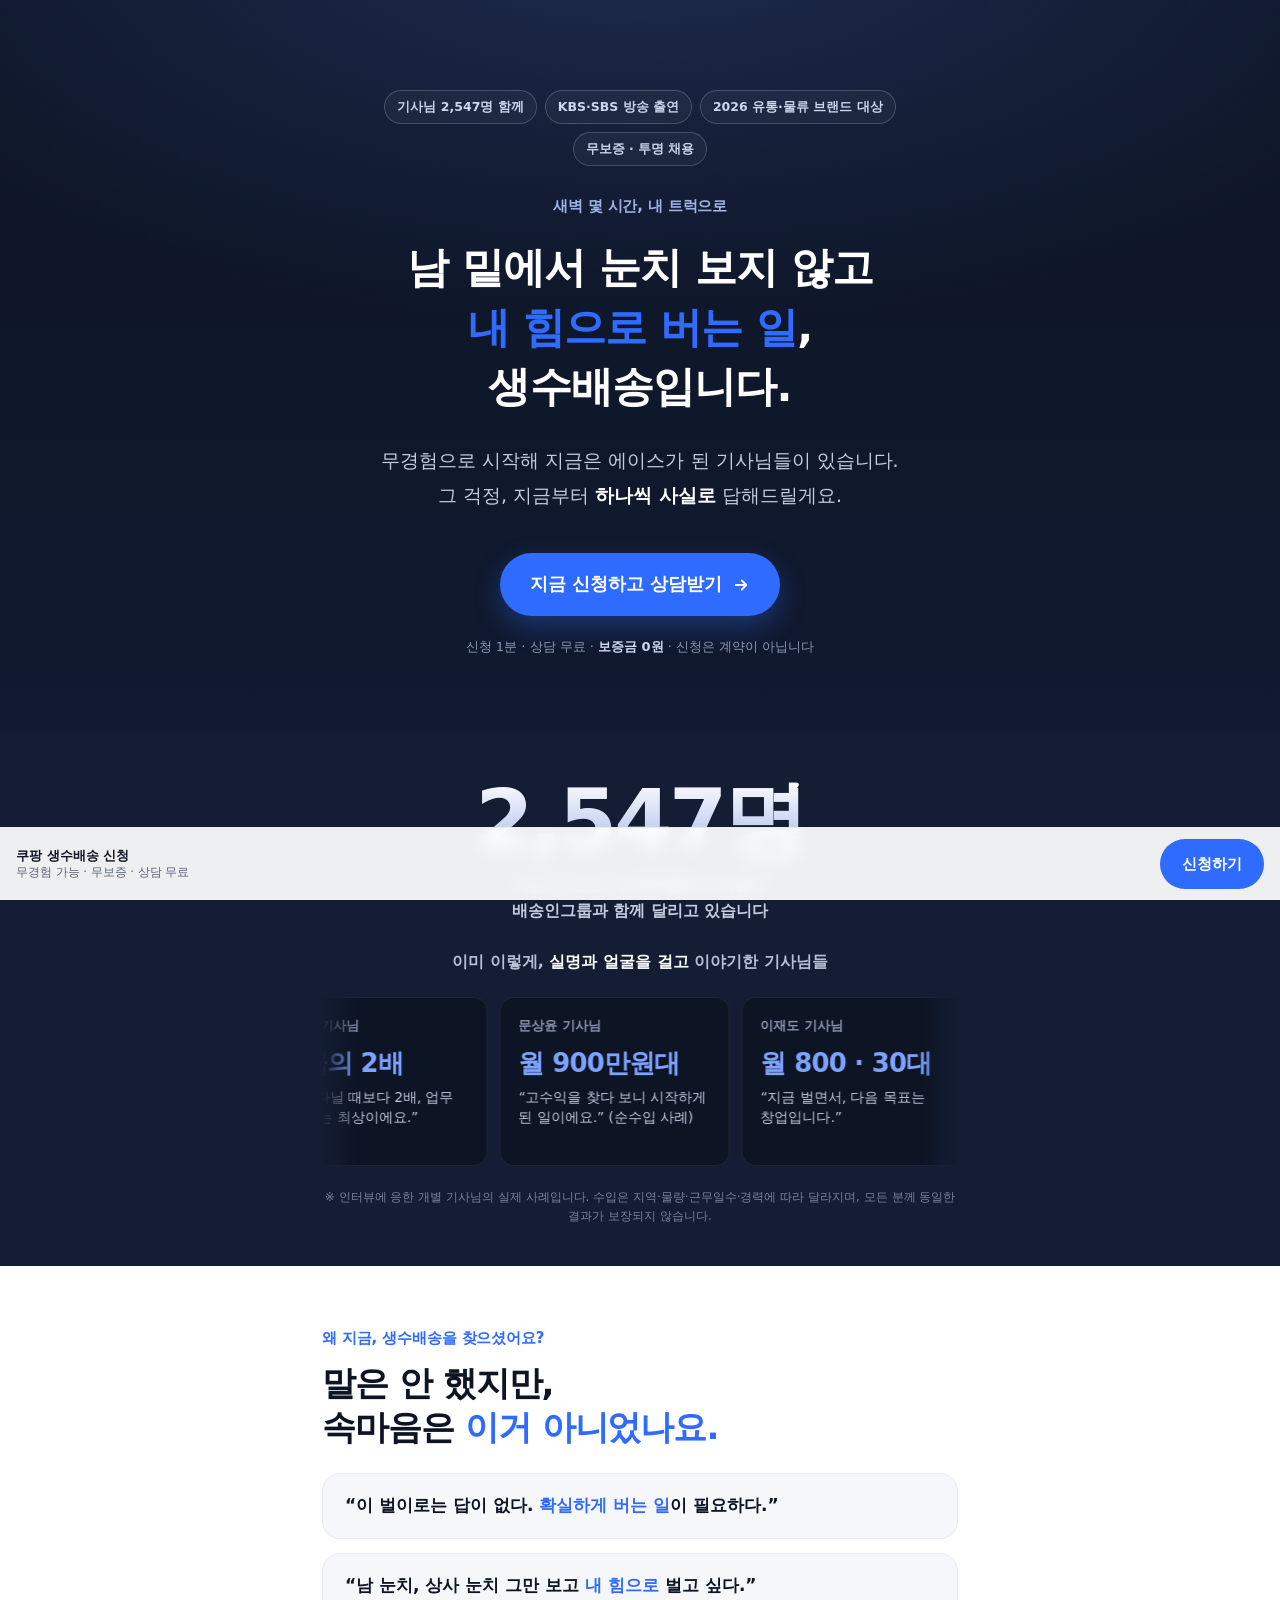
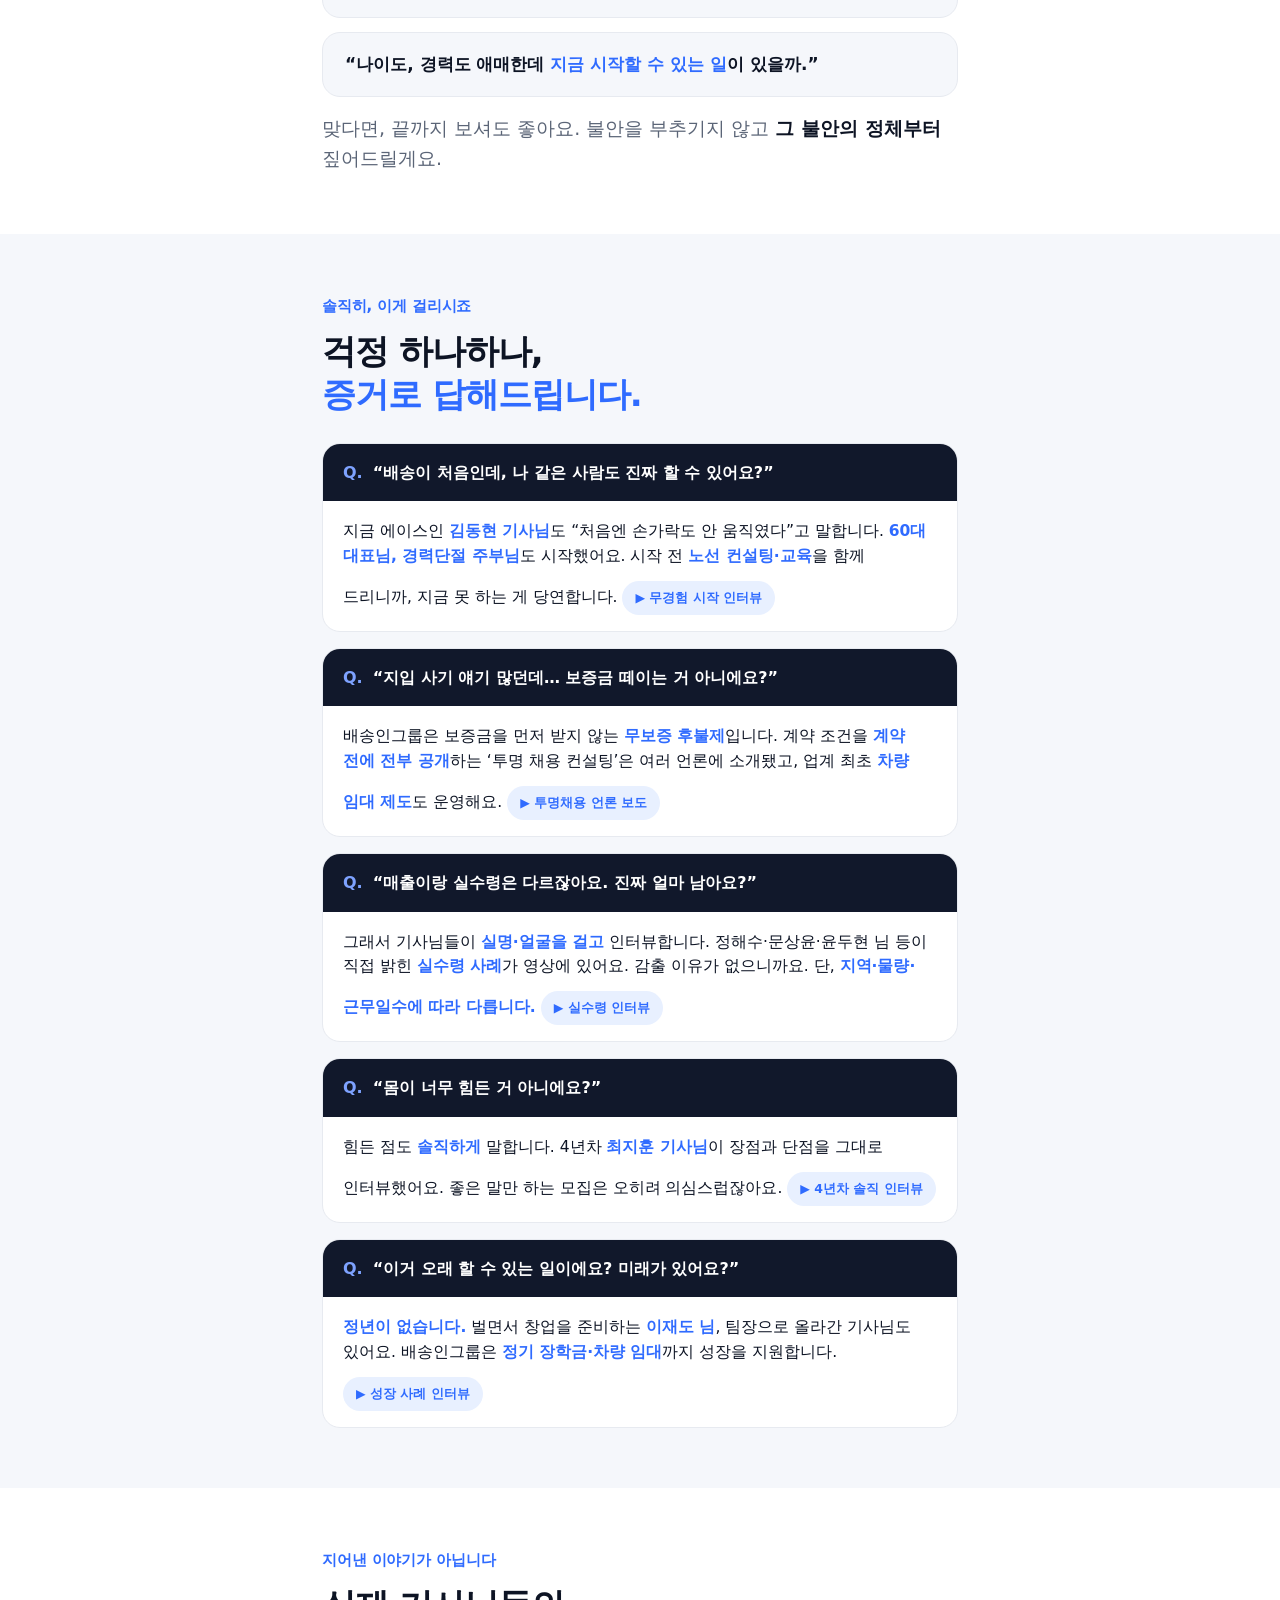
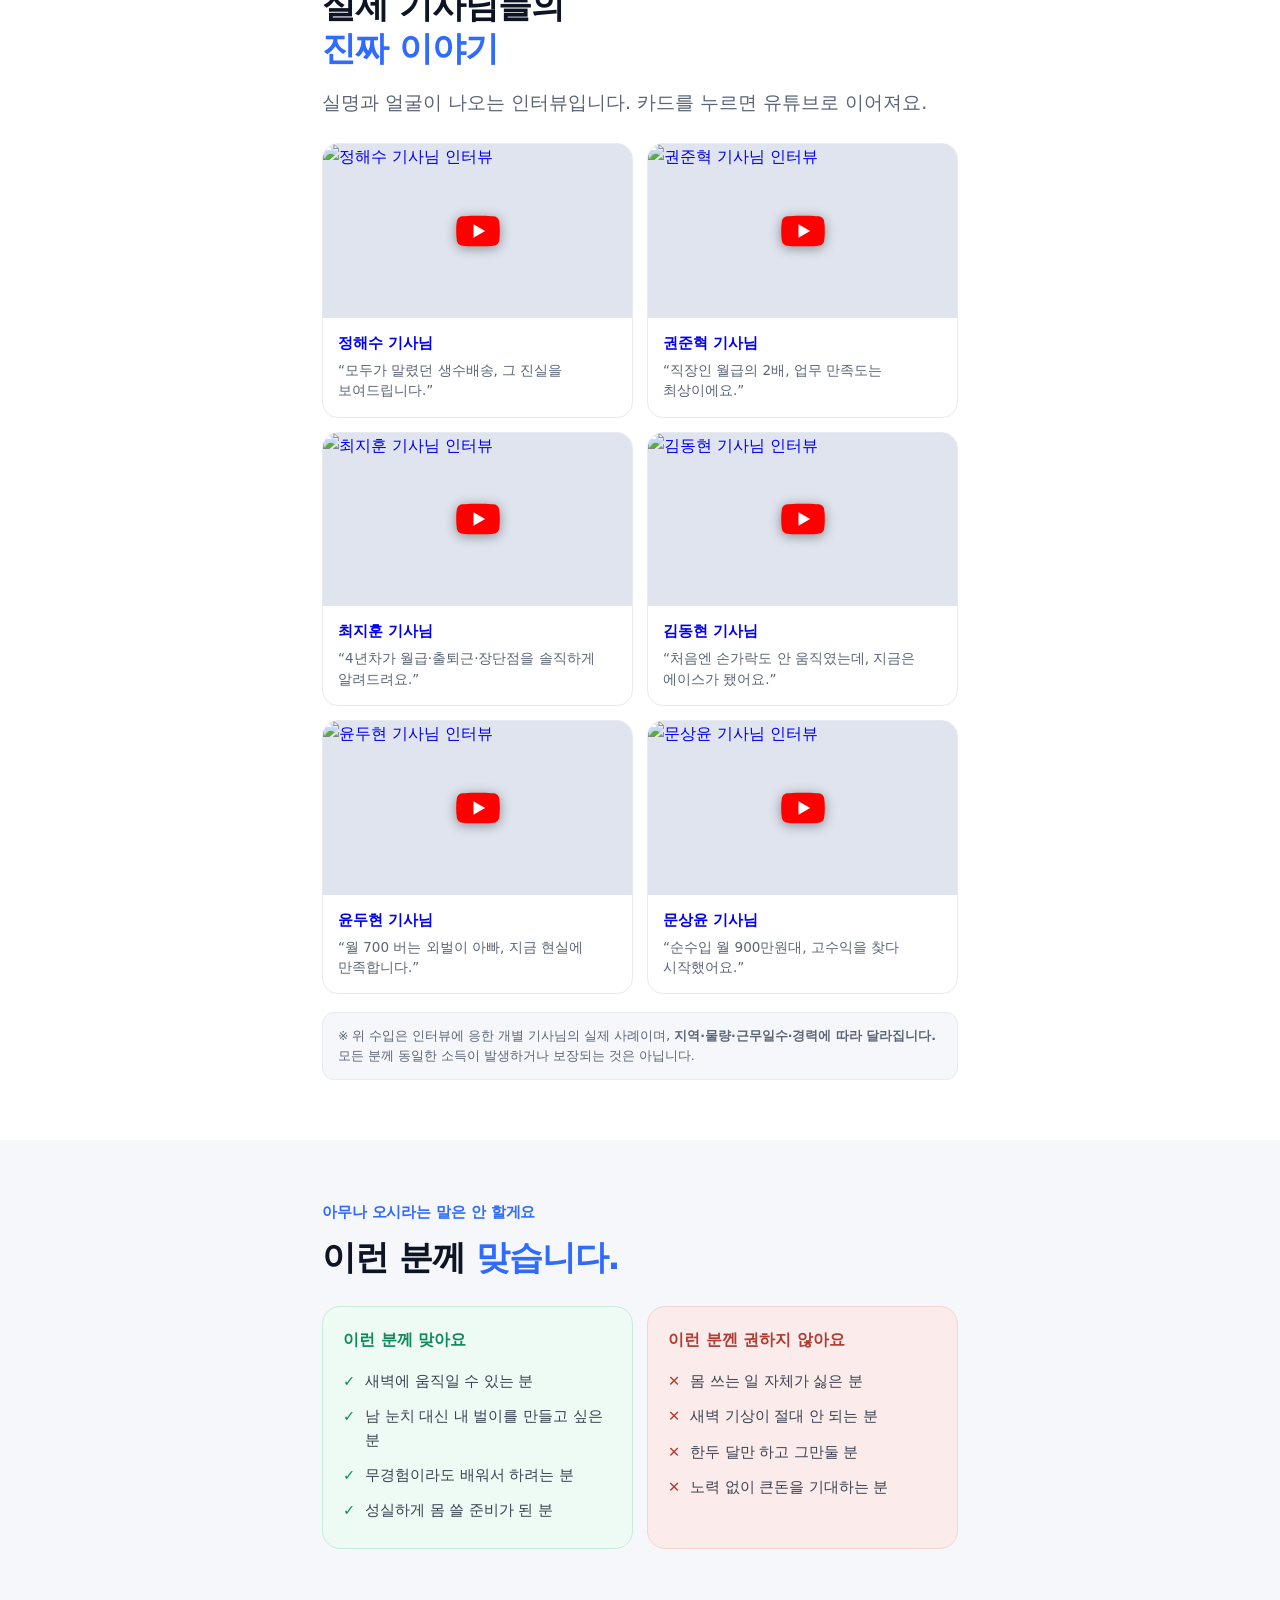
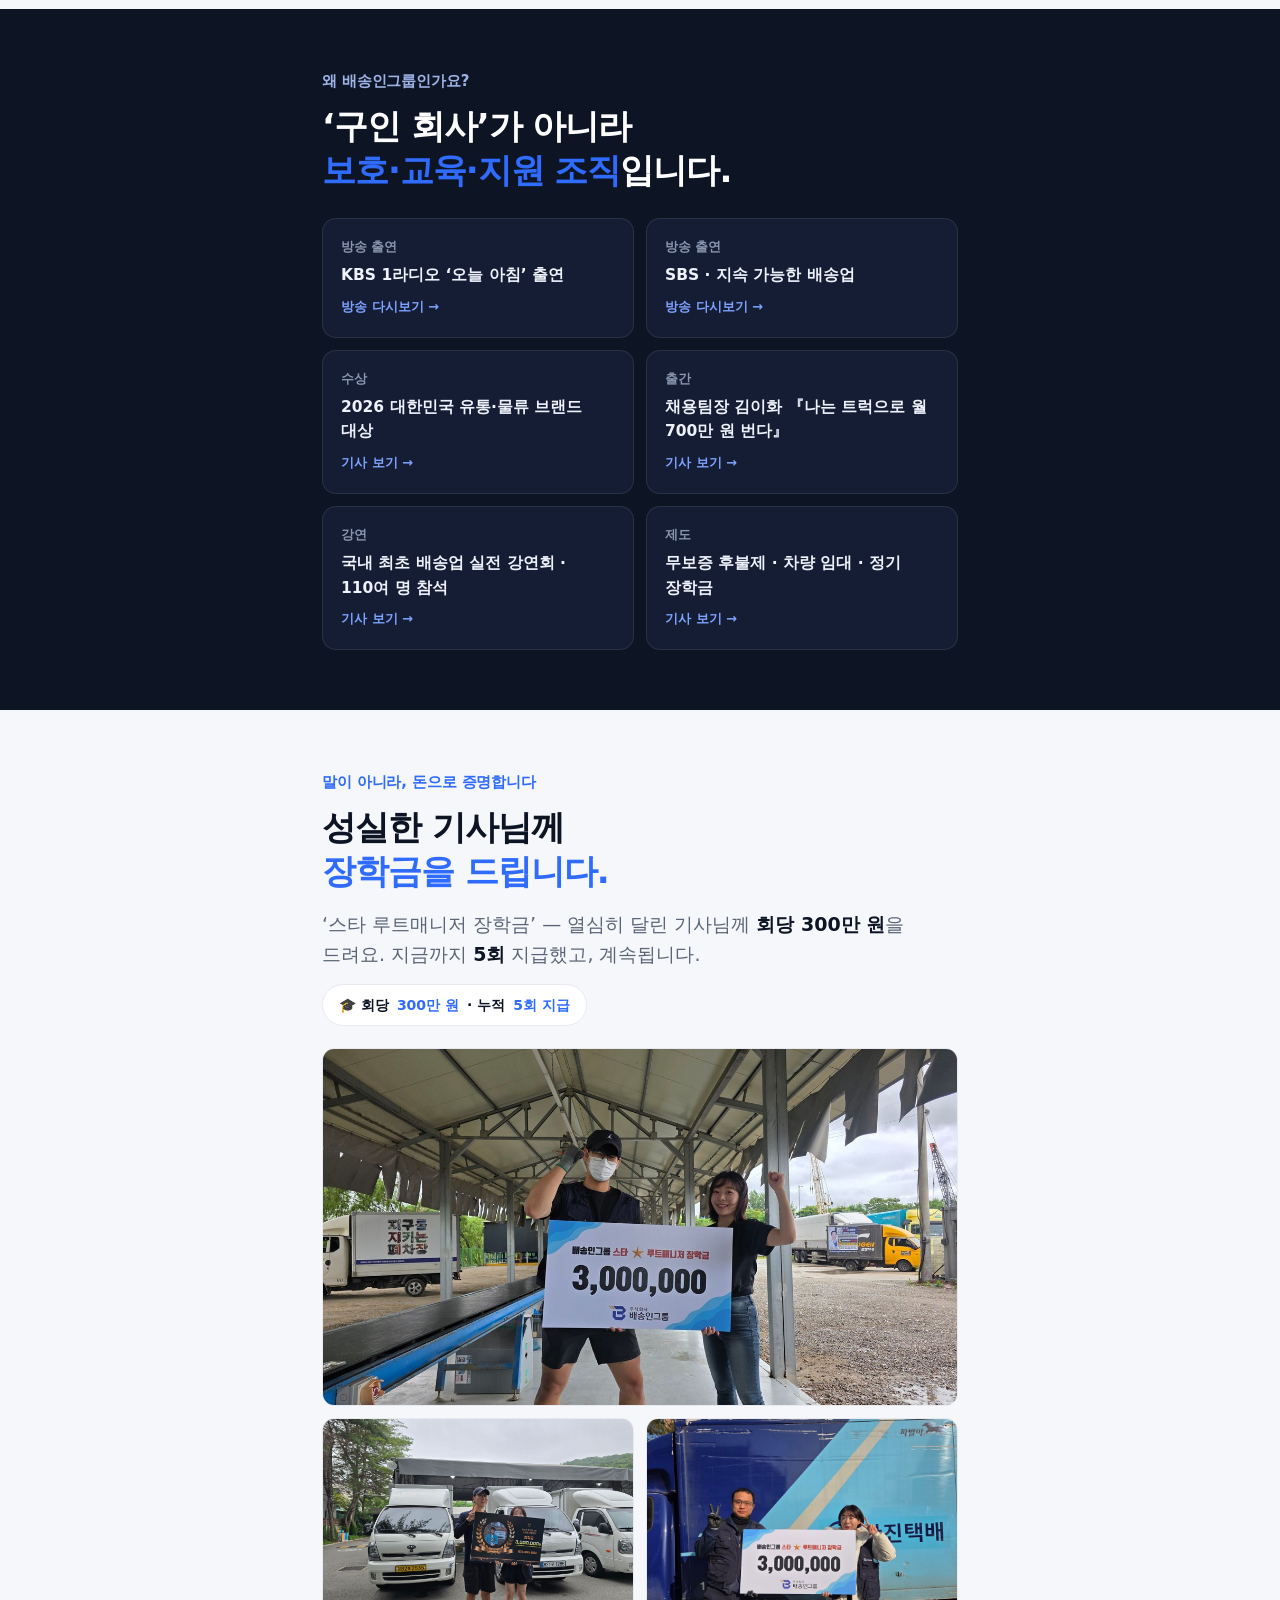
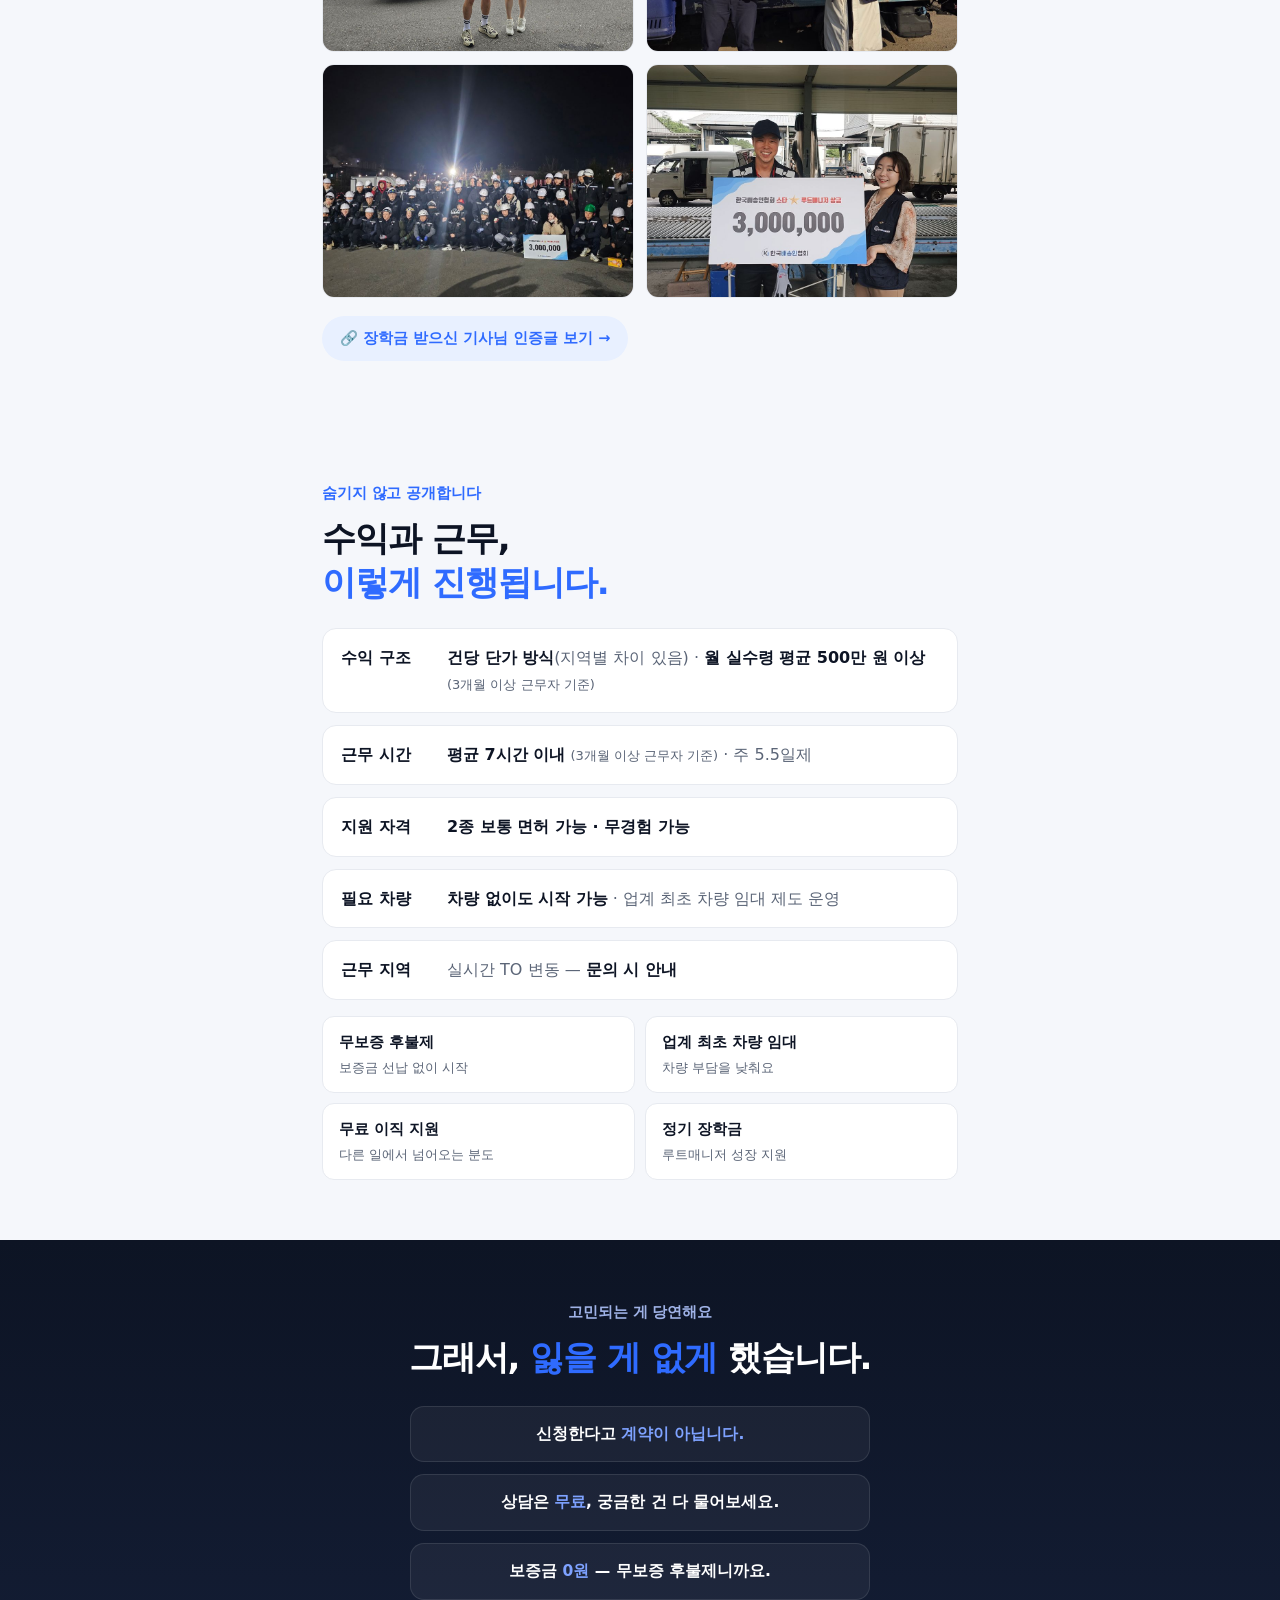
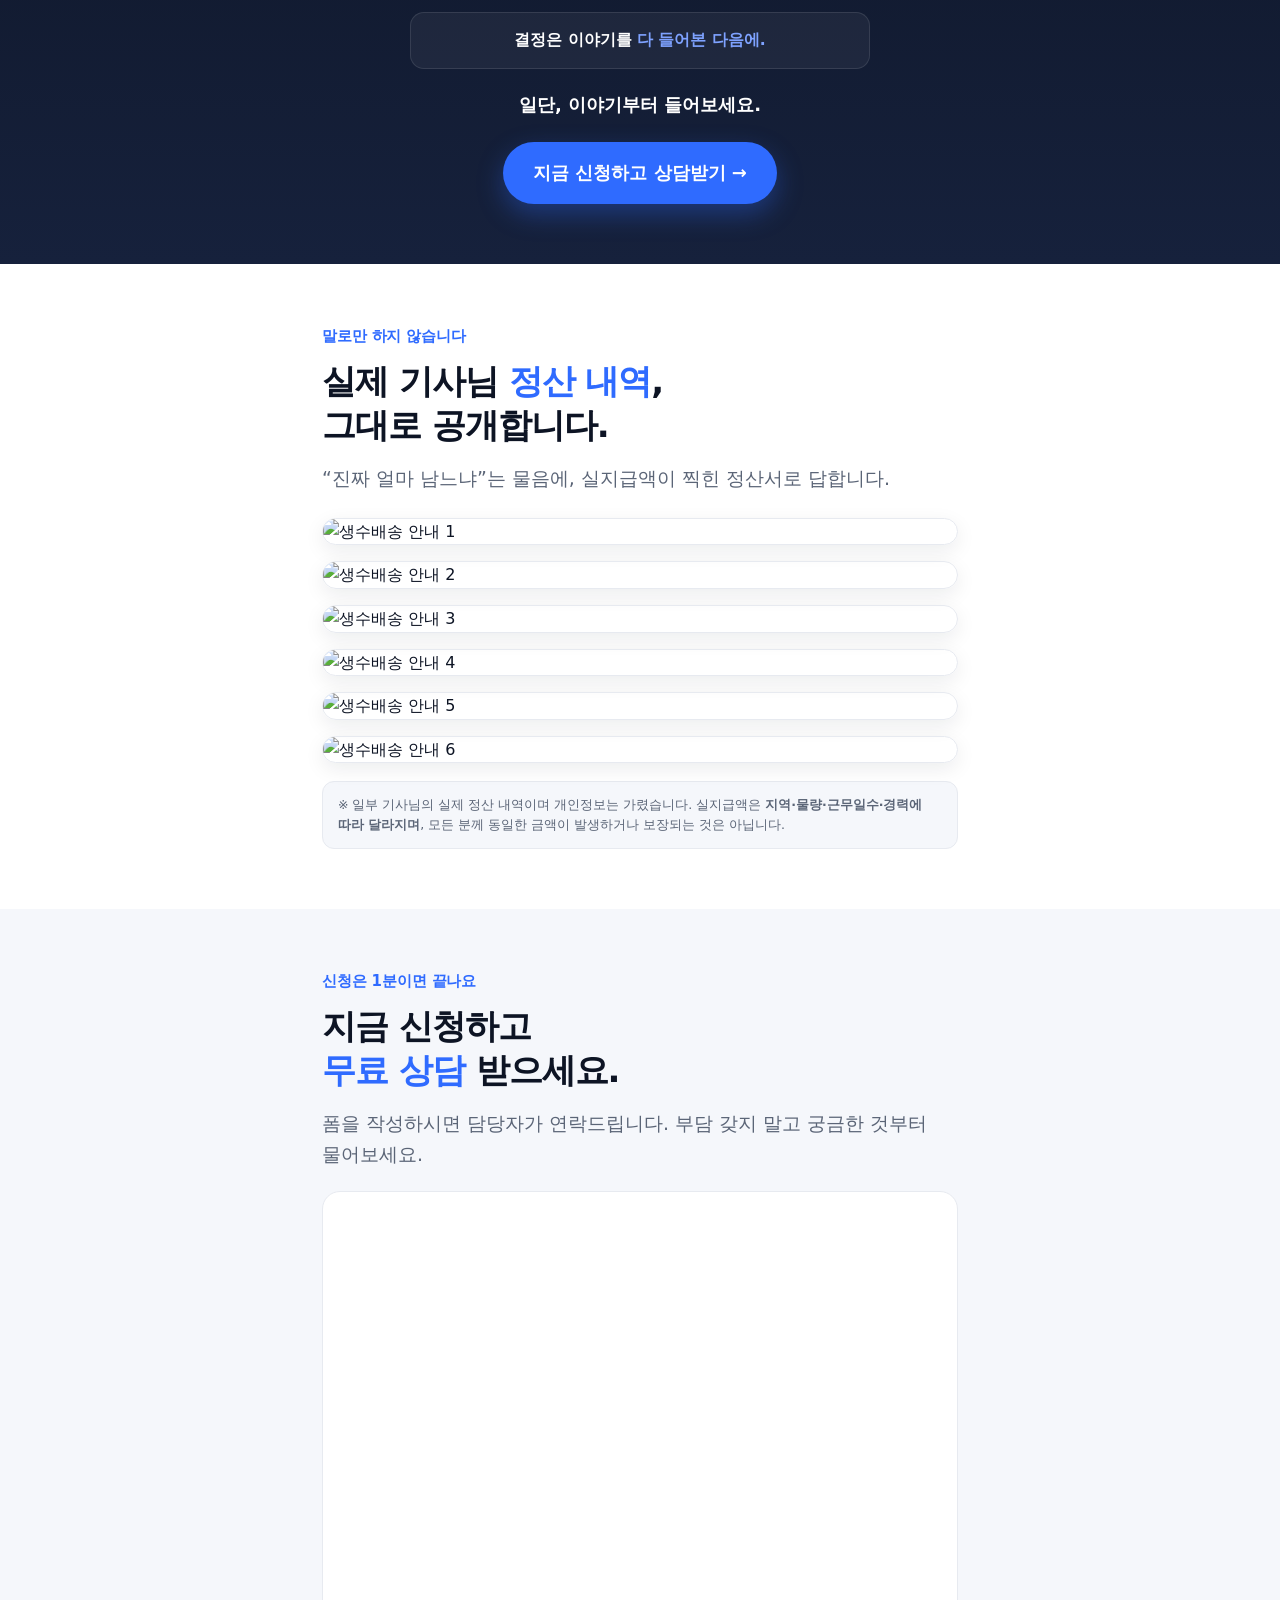
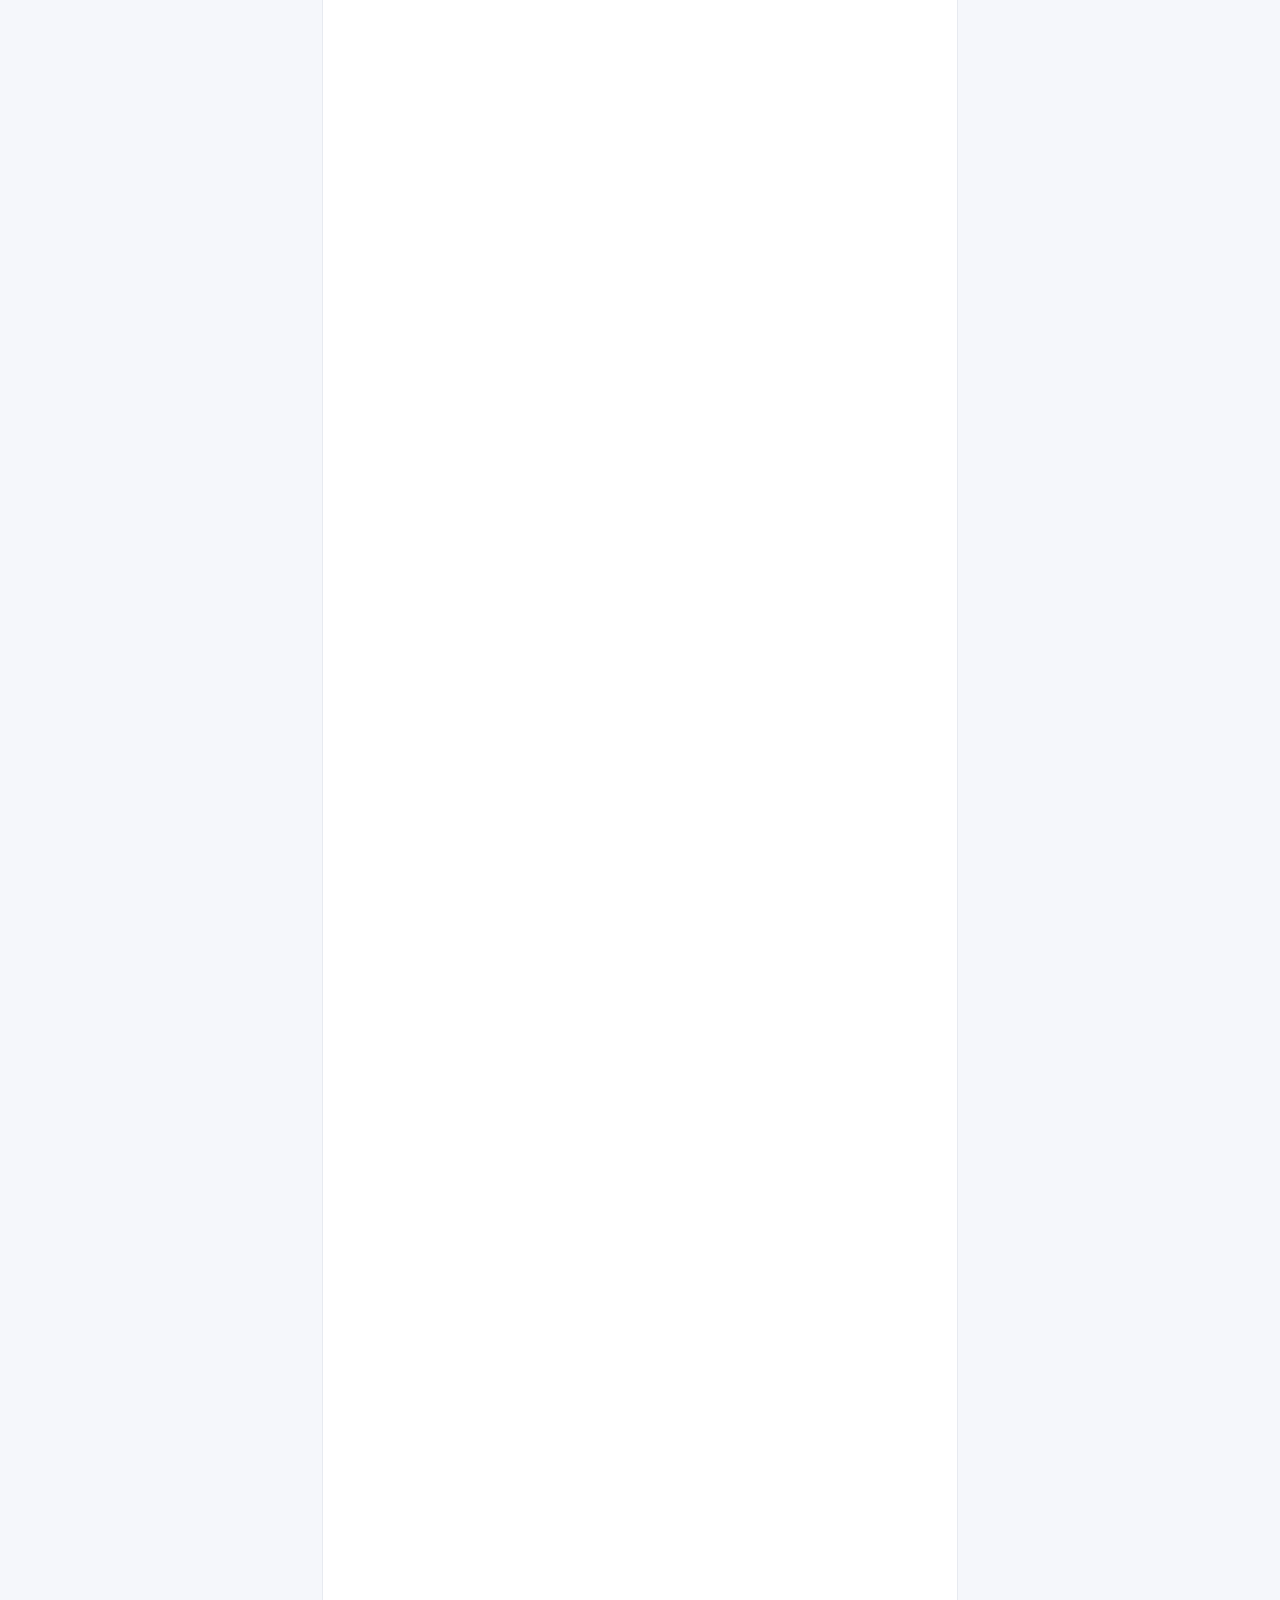
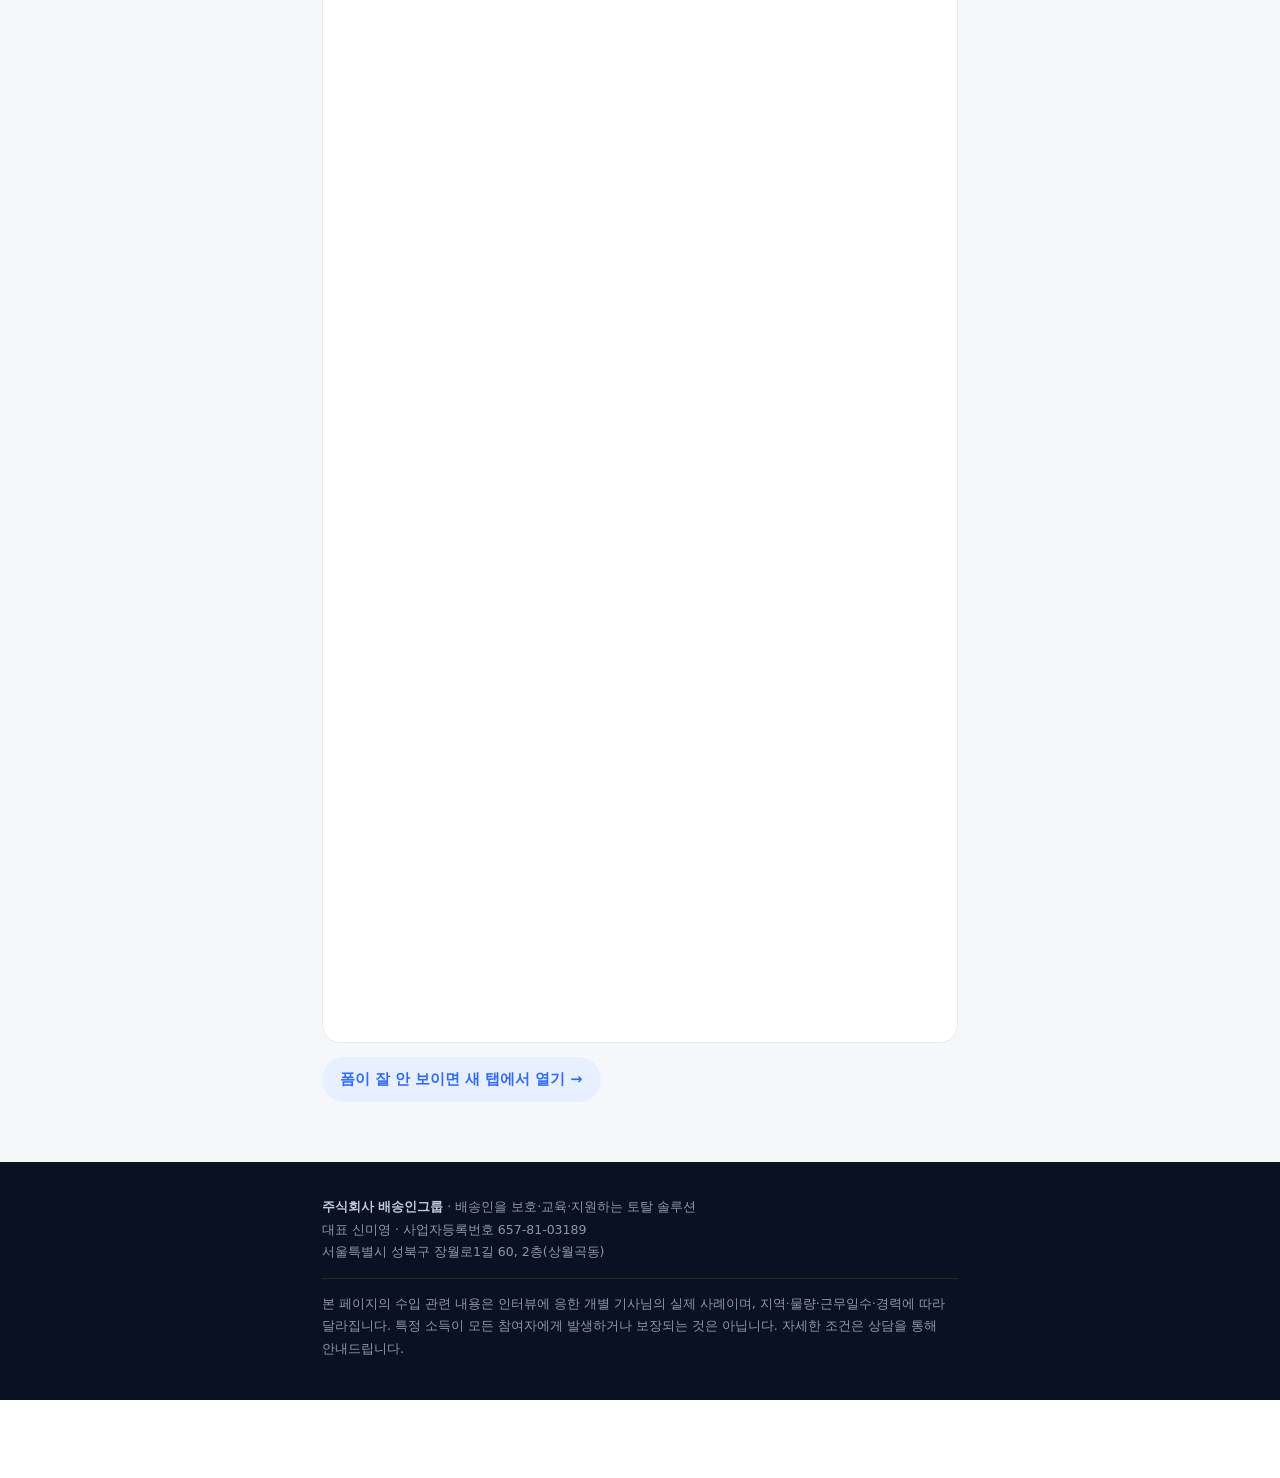
==== commit 03aa4ffe: "Add files via upload" ====
--- a/index.html
+++ b/index.html
@@ -8,6 +8,14 @@
 <meta property="og:title" content="쿠팡 생수배송 기사 모집 | 배송인그룹" />
 <meta property="og:description" content="무경험으로 시작해 에이스가 된 기사님들이 있습니다. 그 걱정, 하나씩 사실로 답해드릴게요." />
 <meta property="og:type" content="website" />
+<!-- Google Analytics 4 -->
+<script async src="https://www.googletagmanager.com/gtag/js?id=G-GM7XGZ6SSD"></script>
+<script>
+  window.dataLayer = window.dataLayer || [];
+  function gtag(){dataLayer.push(arguments);}
+  gtag('js', new Date());
+  gtag('config', 'G-GM7XGZ6SSD');
+</script>
 <link rel="preconnect" href="https://cdn.jsdelivr.net" crossorigin />
 <link rel="stylesheet" as="style" crossorigin href="https://cdn.jsdelivr.net/gh/orioncactus/pretendard@v1.3.9/dist/web/variable/pretendardvariable-dynamic-subset.min.css" />
 <style>
@@ -481,6 +489,16 @@
     };
     requestAnimationFrame(tick);
   }
+
+  /* ③ 신청 CTA 클릭 → GA4 이벤트 (중간 퍼널) */
+  if (window.gtag){
+    document.querySelectorAll('a.cta').forEach(function(a){
+      a.addEventListener('click', function(){
+        var loc = a.closest('.sticky') ? 'sticky' : (a.closest('.hero') ? 'hero' : (a.closest('.risk') ? 'risk' : 'section'));
+        try { gtag('event','cta_click',{ cta_location: loc }); } catch(e){}
+      });
+    });
+  }
 })();
 </script>
 
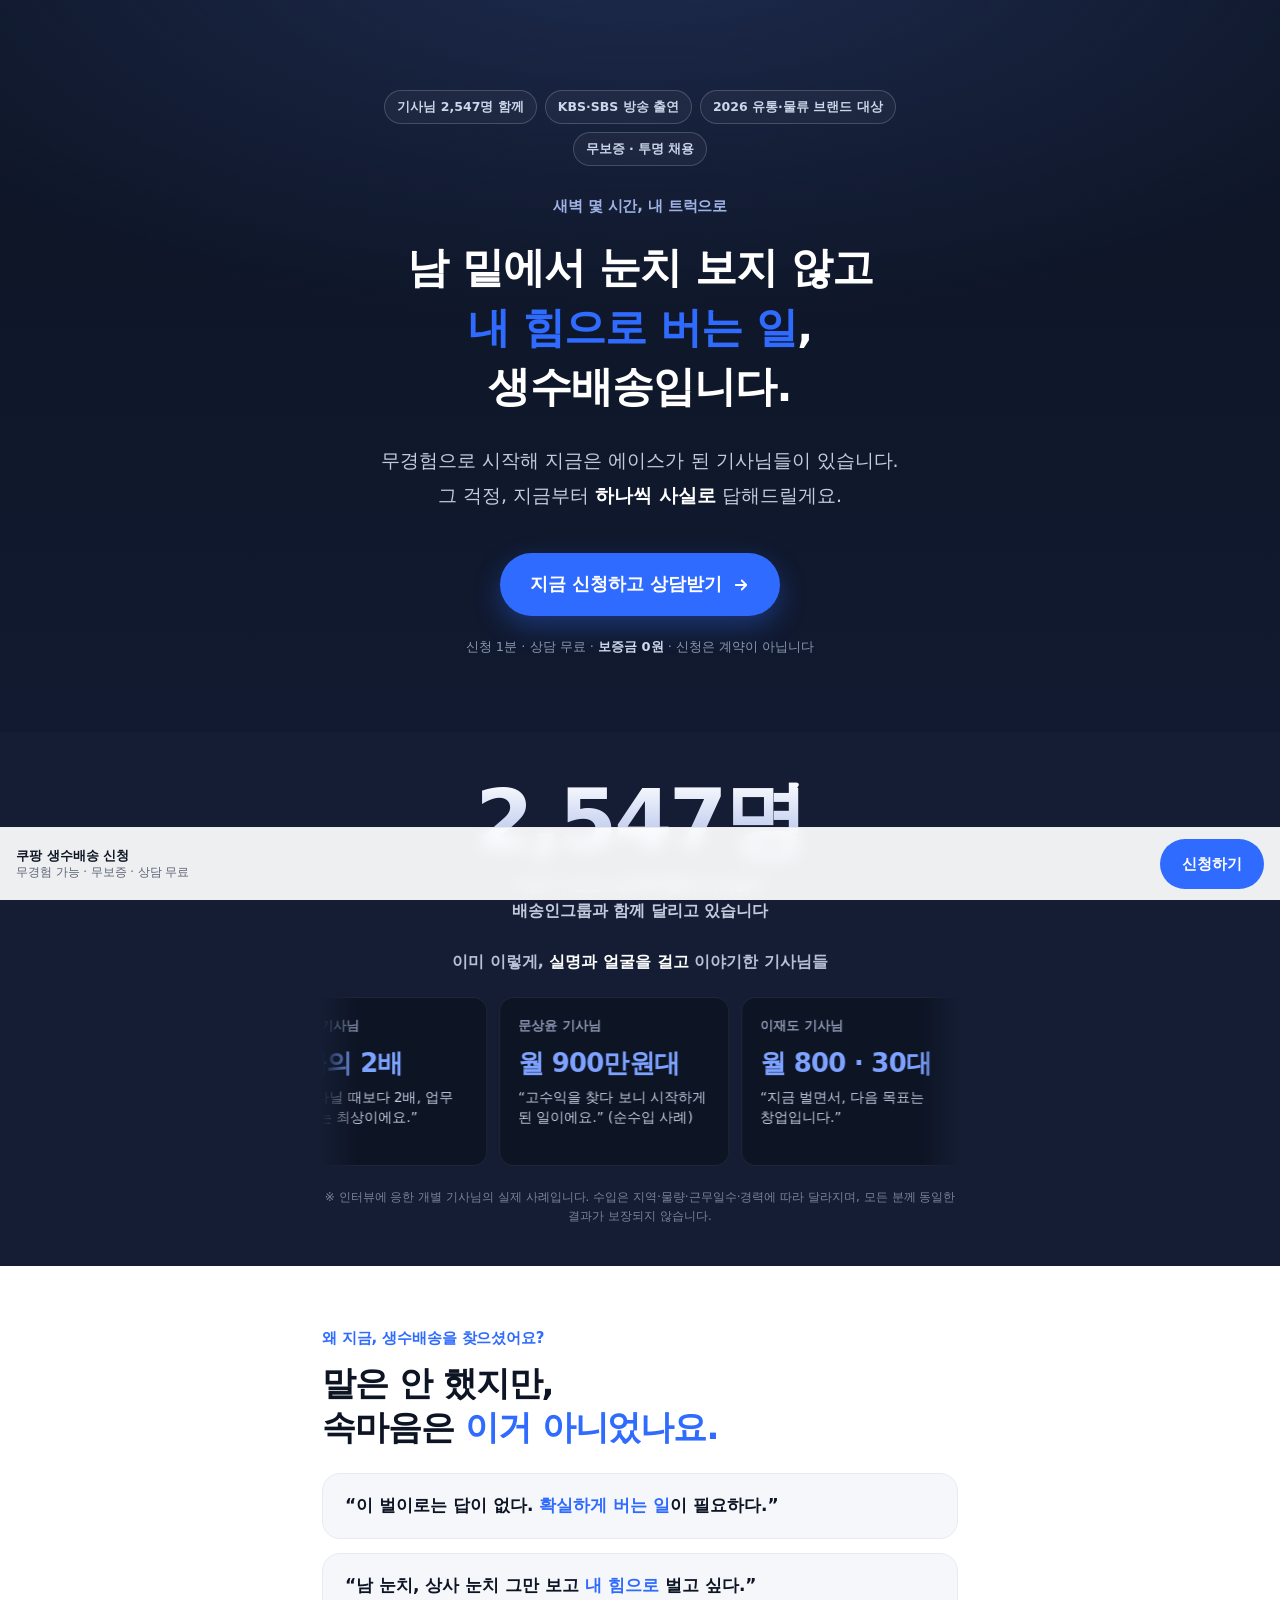
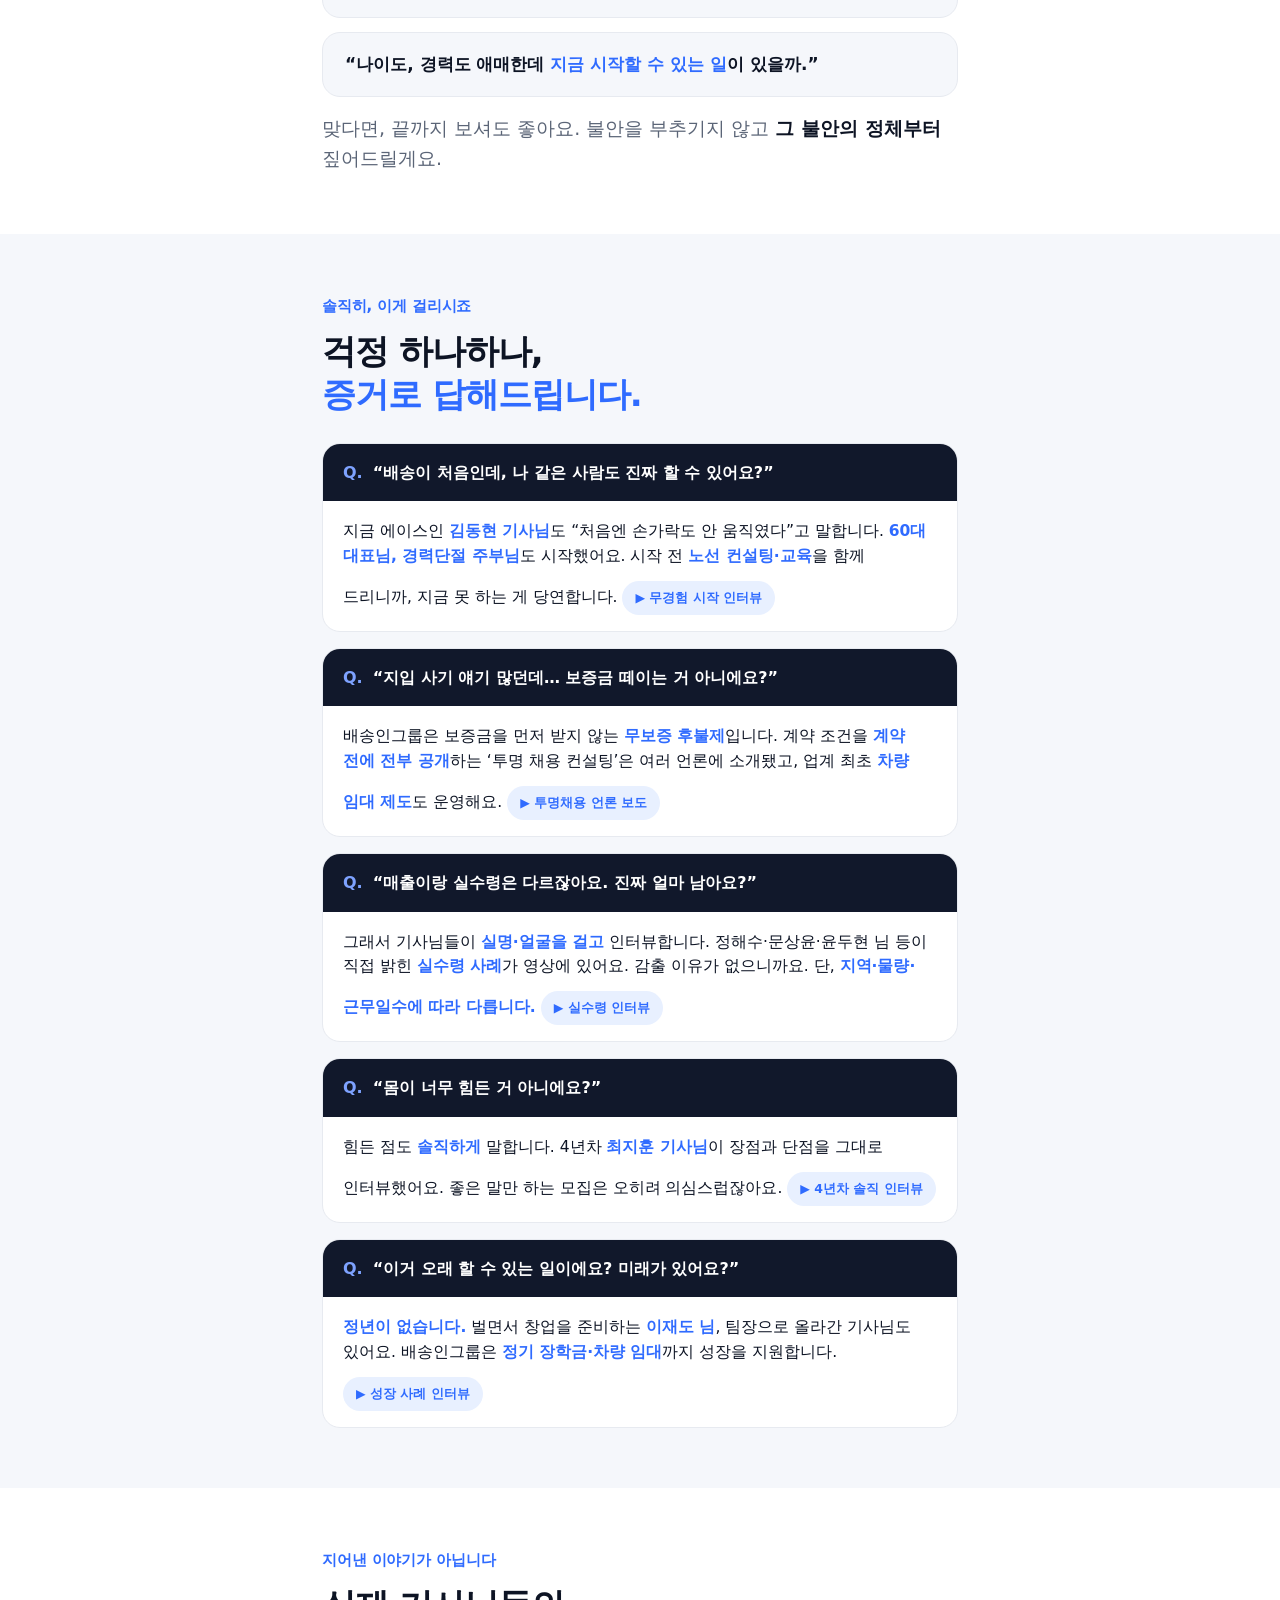
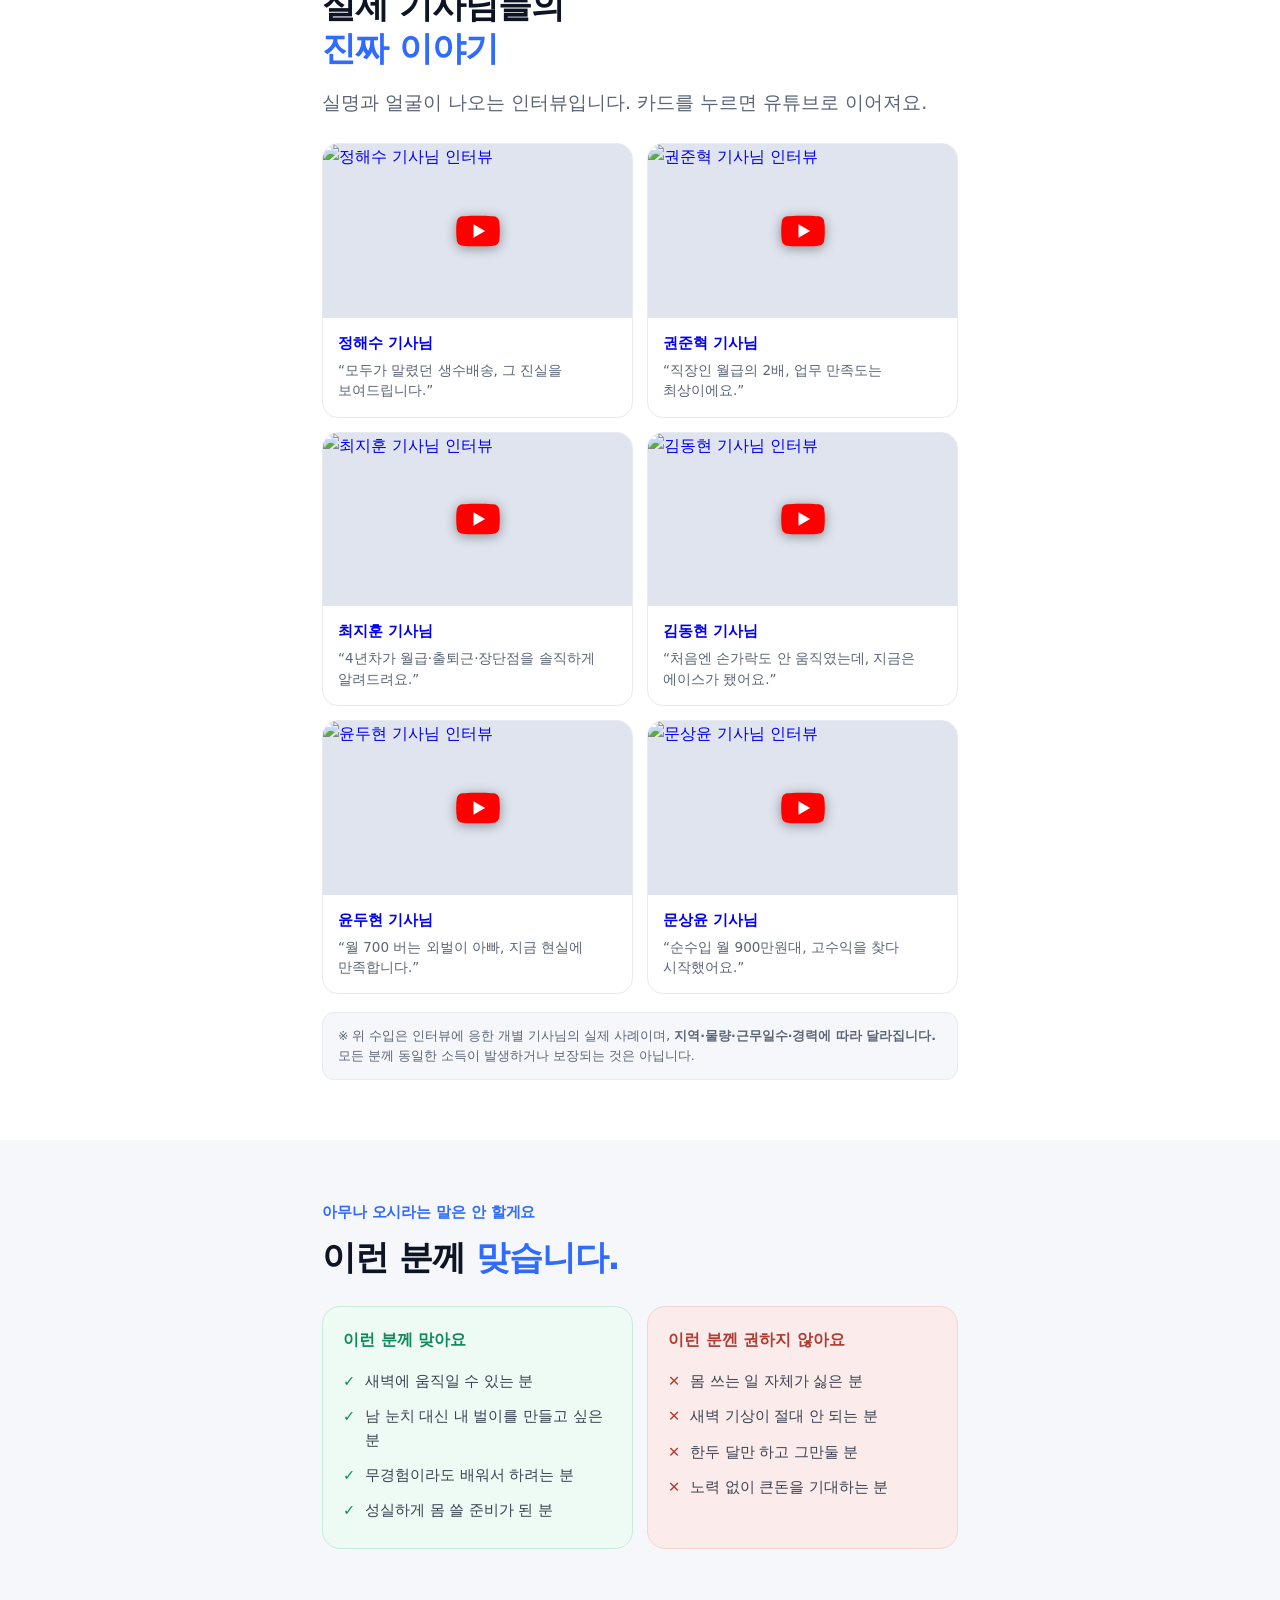
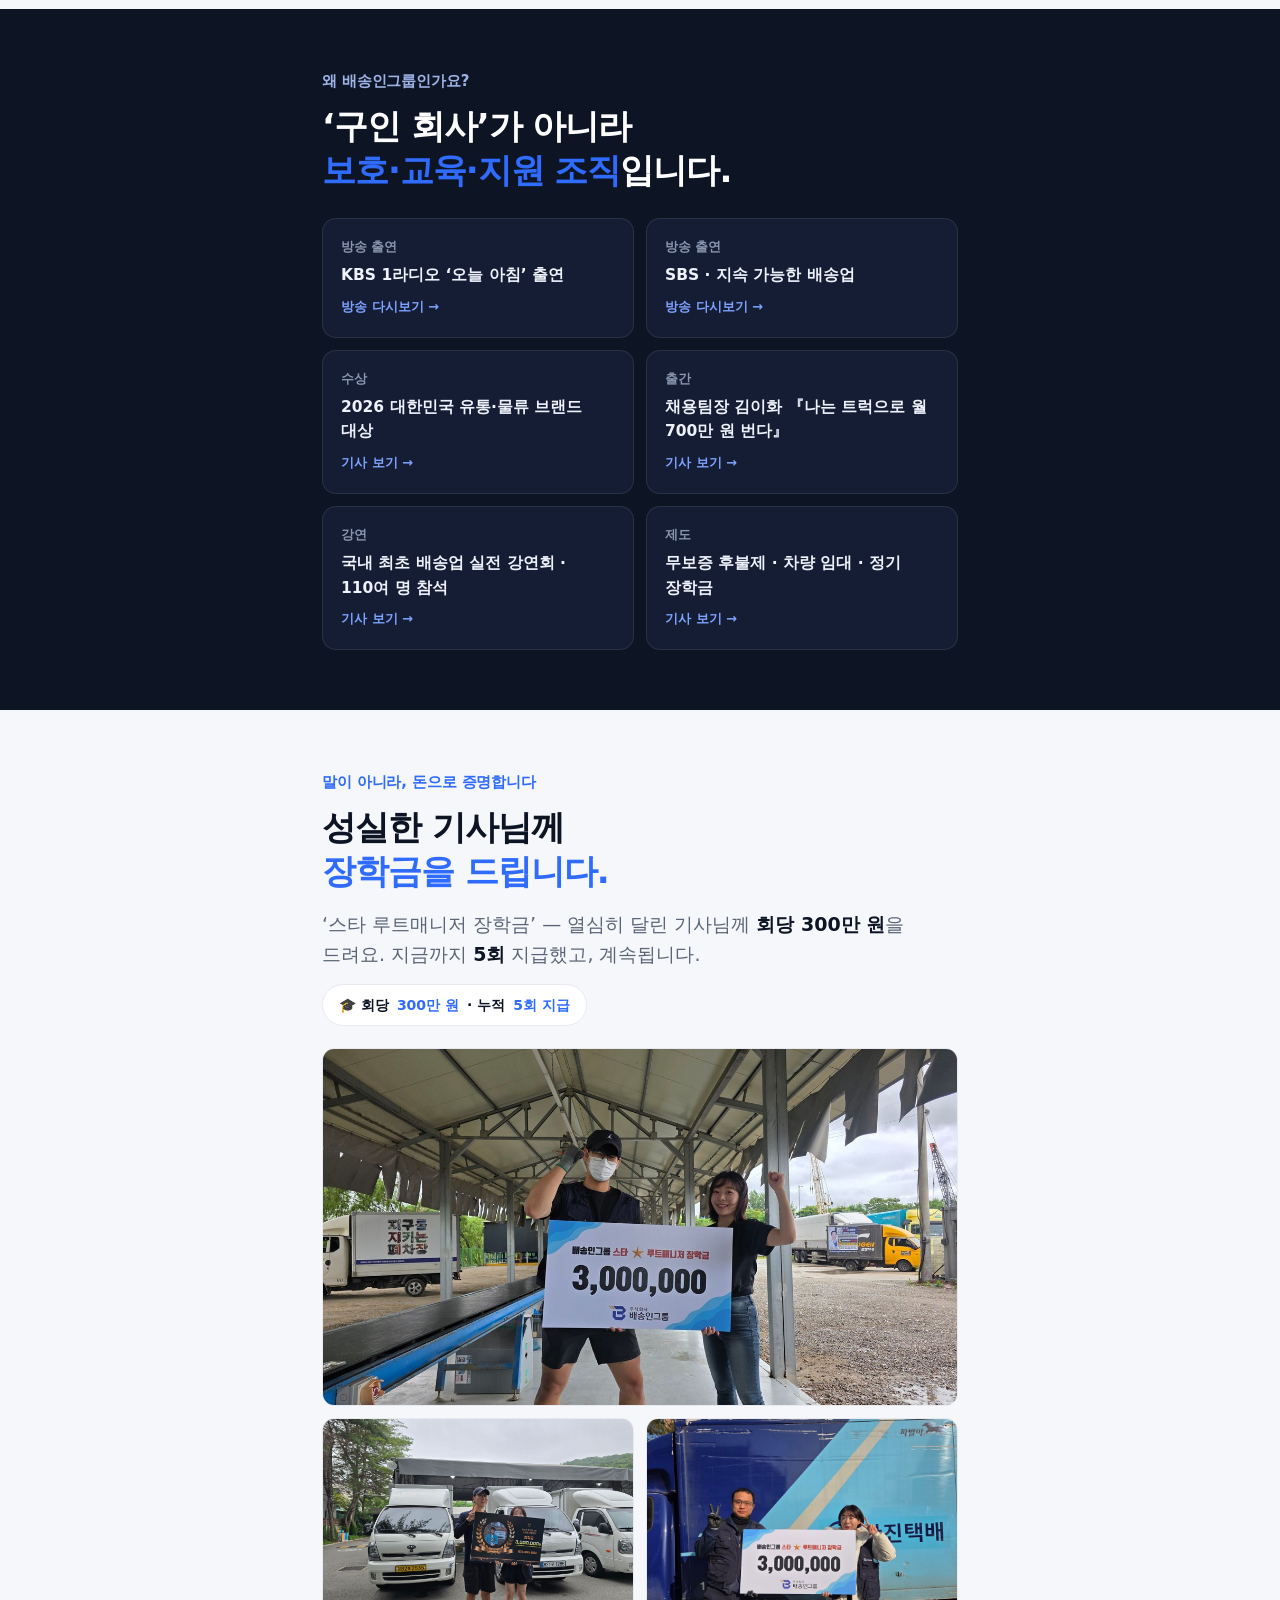
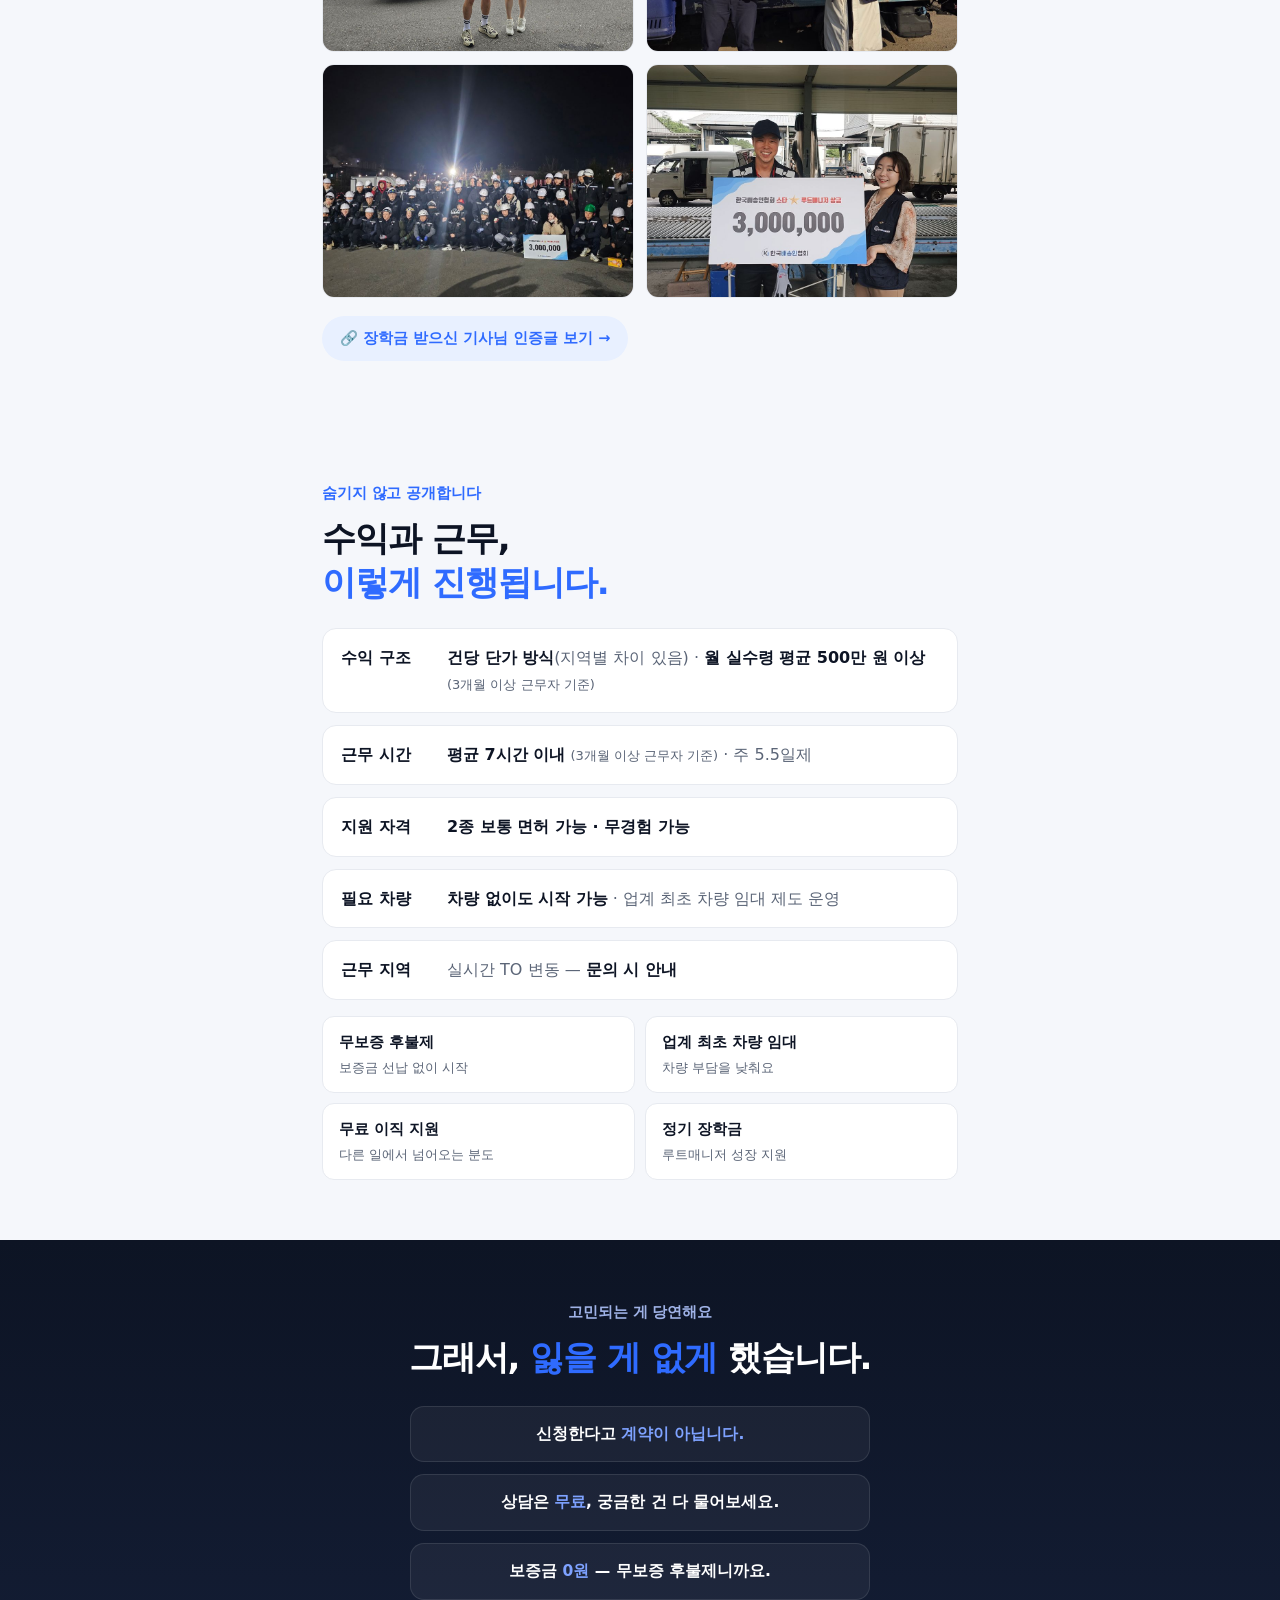
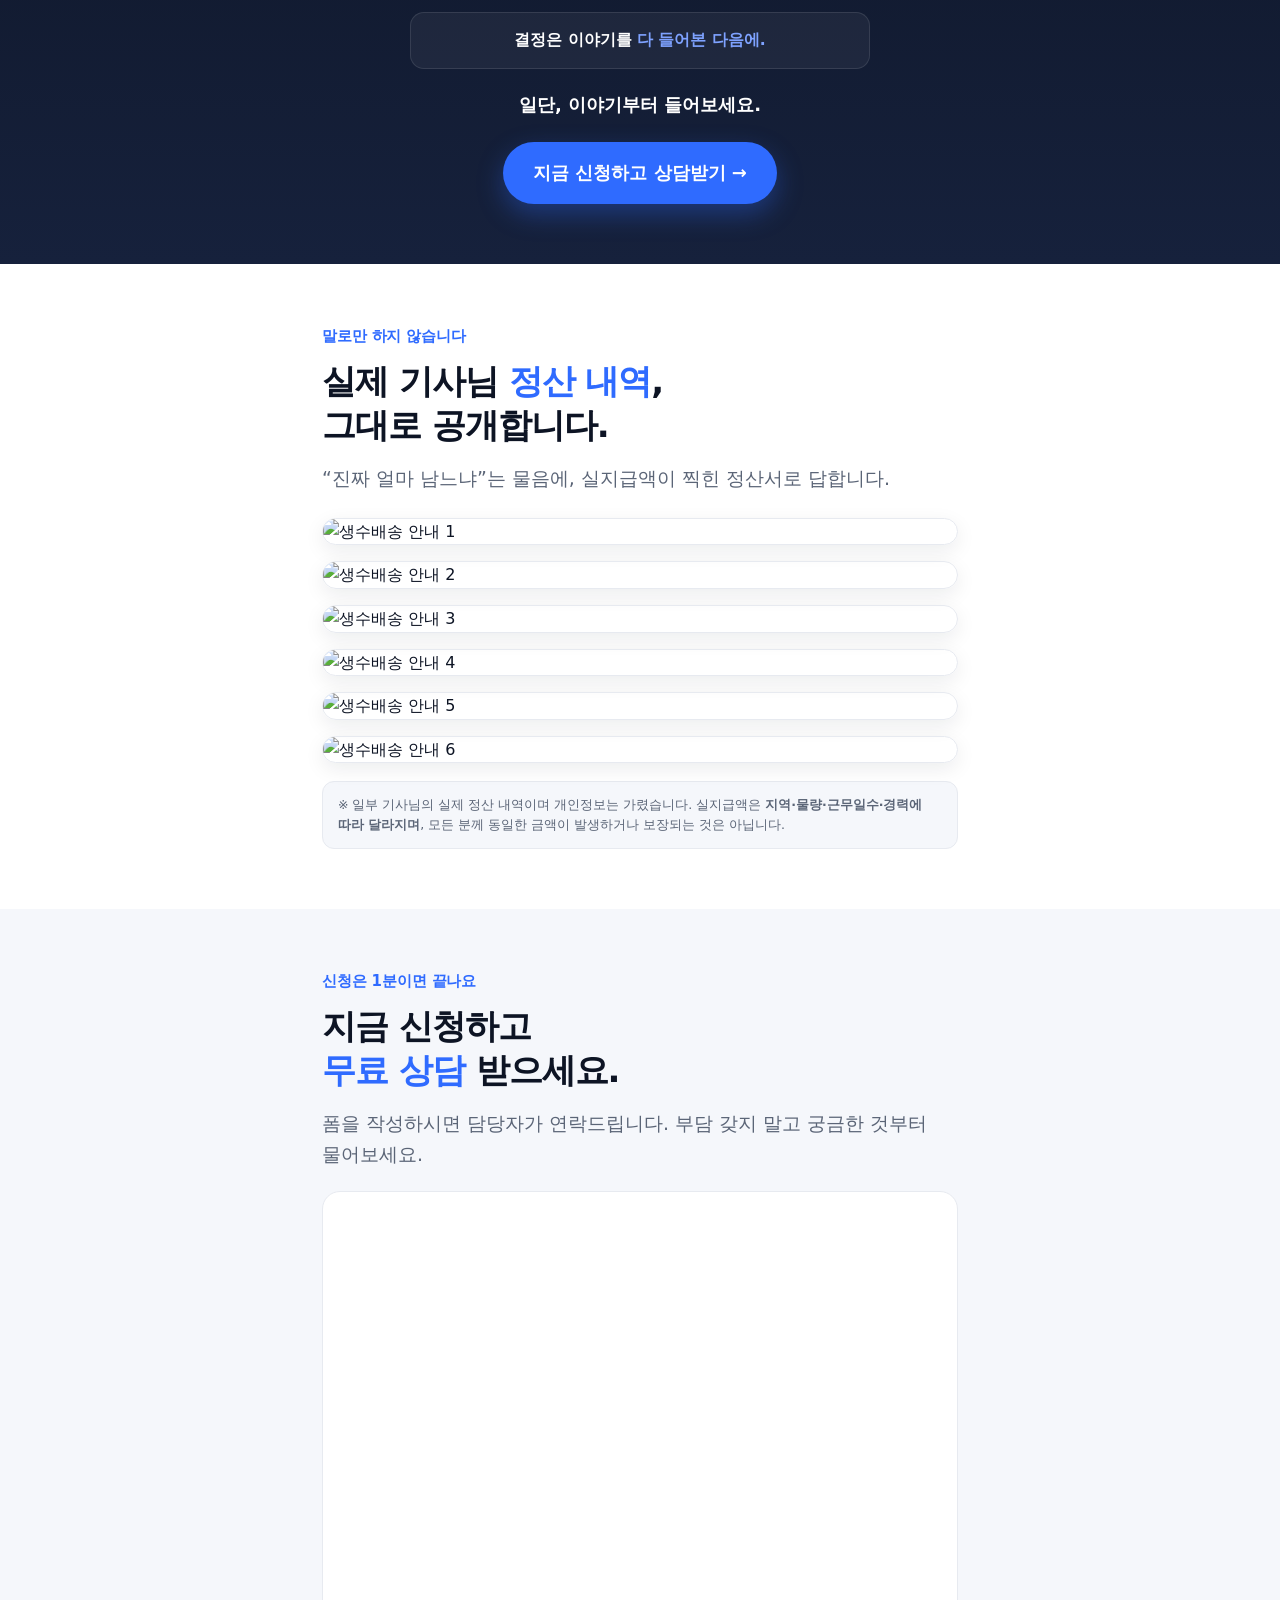
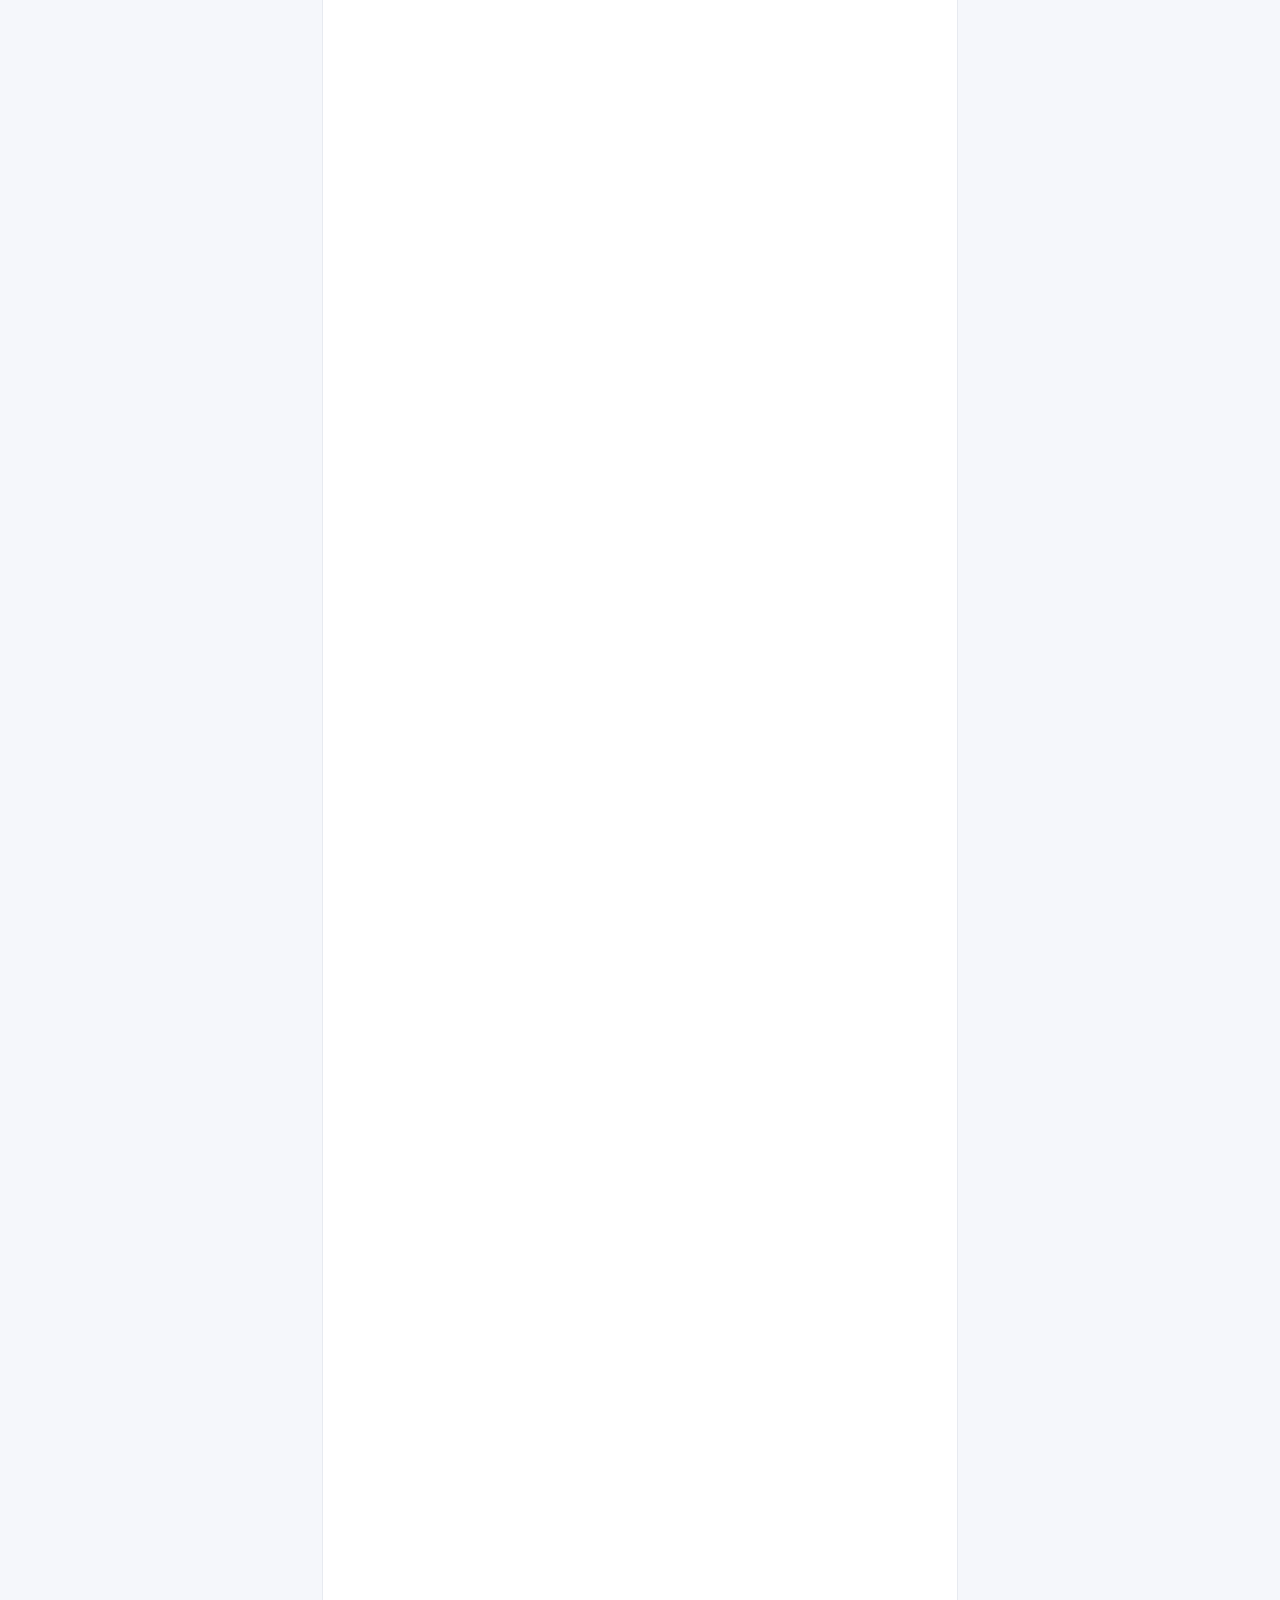
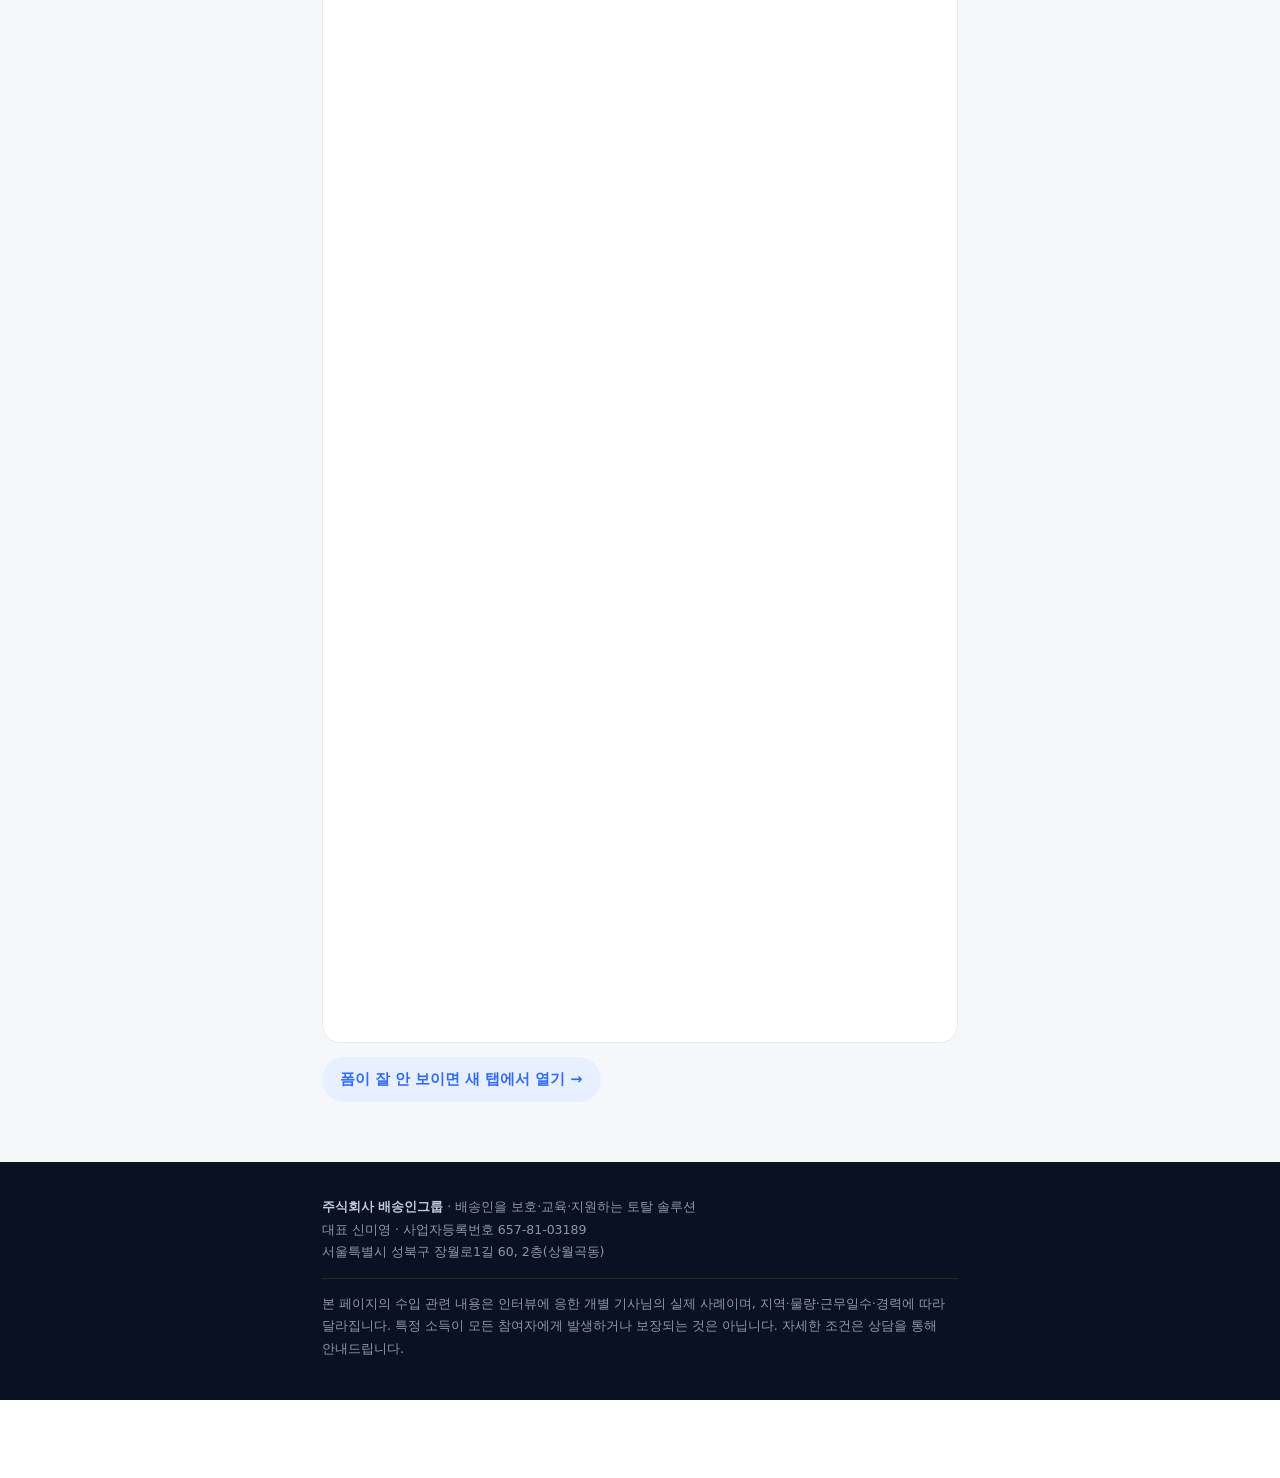
==== commit 8e045973: "Update index.html" ====
--- a/index.html
+++ b/index.html
@@ -501,6 +501,24 @@
   }
 })();
 </script>
-
+<script>
+/* 2차 신청 결정론 귀속 — leadgenId prefill (Phase 5, water-2608) */
+(function () {
+  try {
+    var lg = new URLSearchParams(location.search).get('lg');
+    if (!lg) return;
+    lg = String(lg).replace(/\D/g, '');
+    if (!lg) return;
+    var code = encodeURIComponent('water-2608__' + lg);
+    var re = /(entry\.1144587058=)[^&"']*/;
+    document.querySelectorAll('iframe[src*="entry.1144587058"]').forEach(function (f) {
+      f.src = f.src.replace(re, '$1' + code);
+    });
+    document.querySelectorAll('a[href*="entry.1144587058"]').forEach(function (a) {
+      a.href = a.href.replace(re, '$1' + code);
+    });
+  } catch (e) {}
+})();
+</script>
 </body>
 </html>
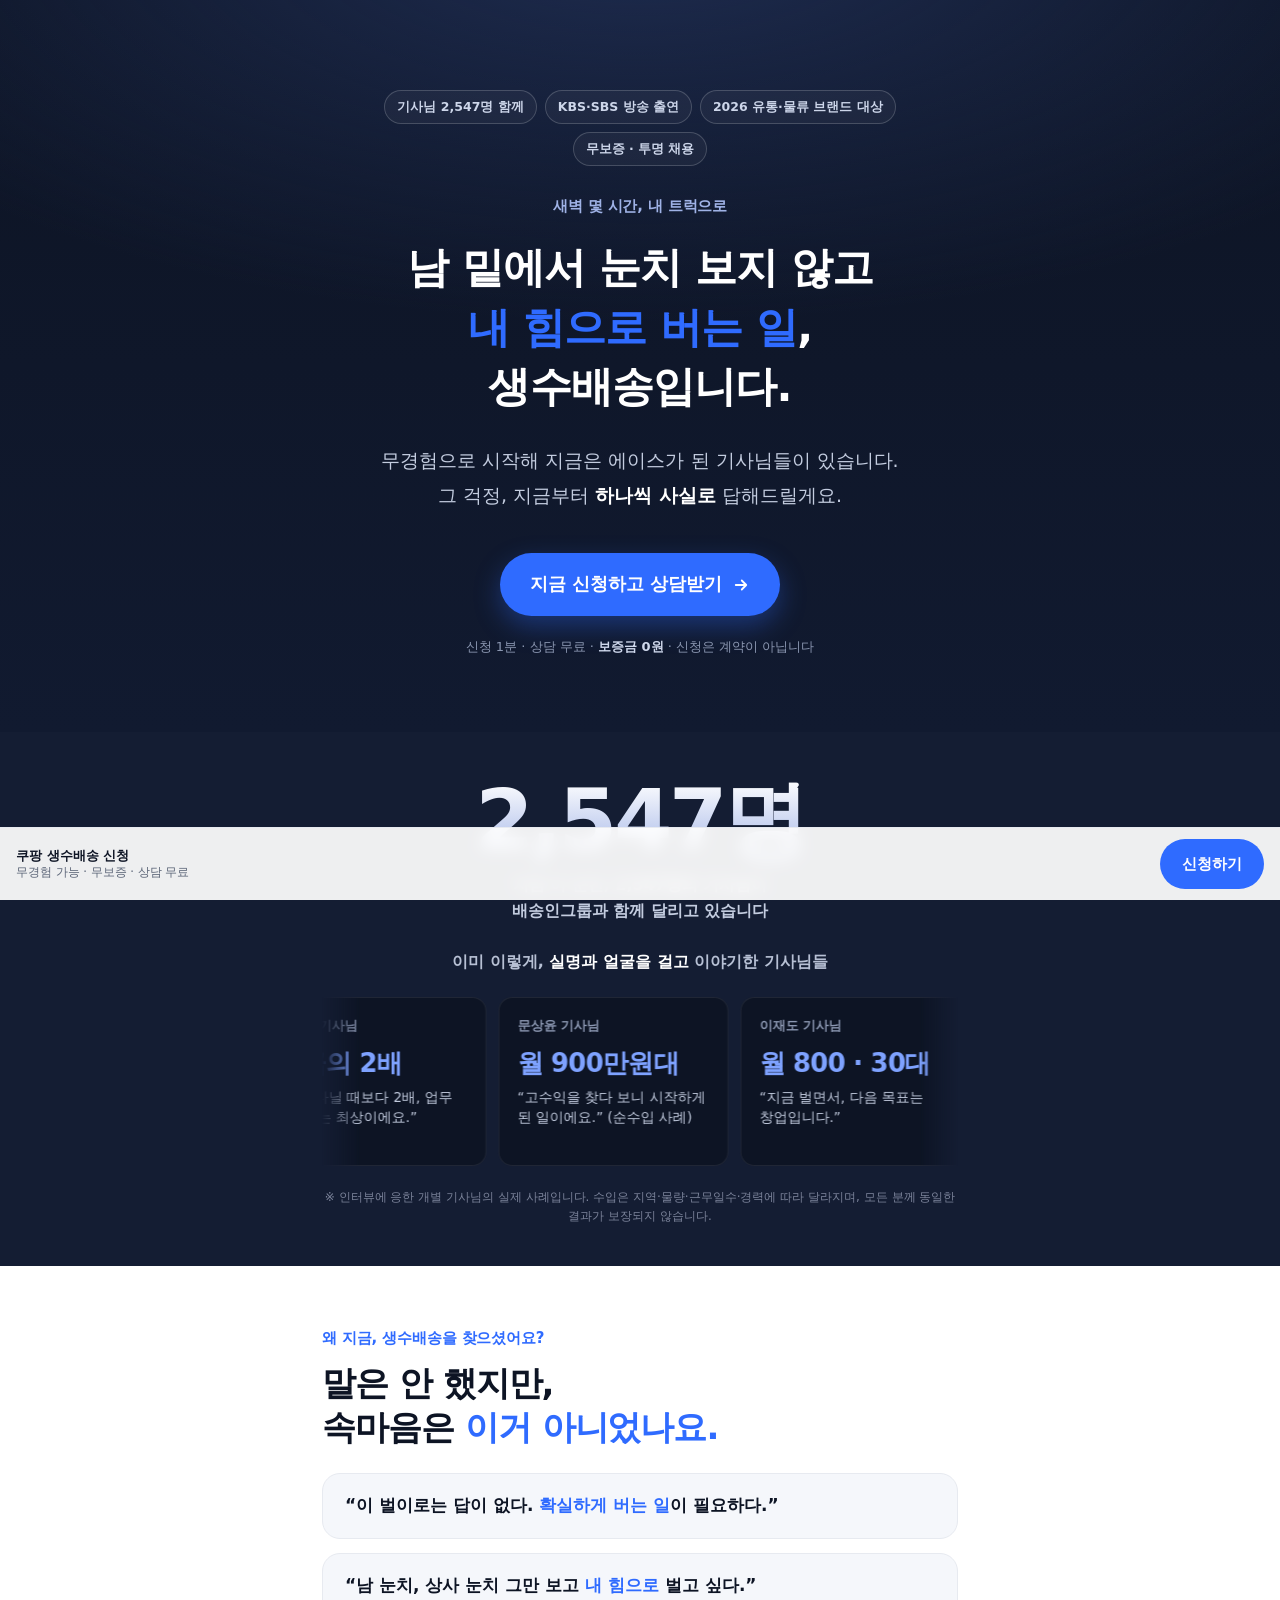
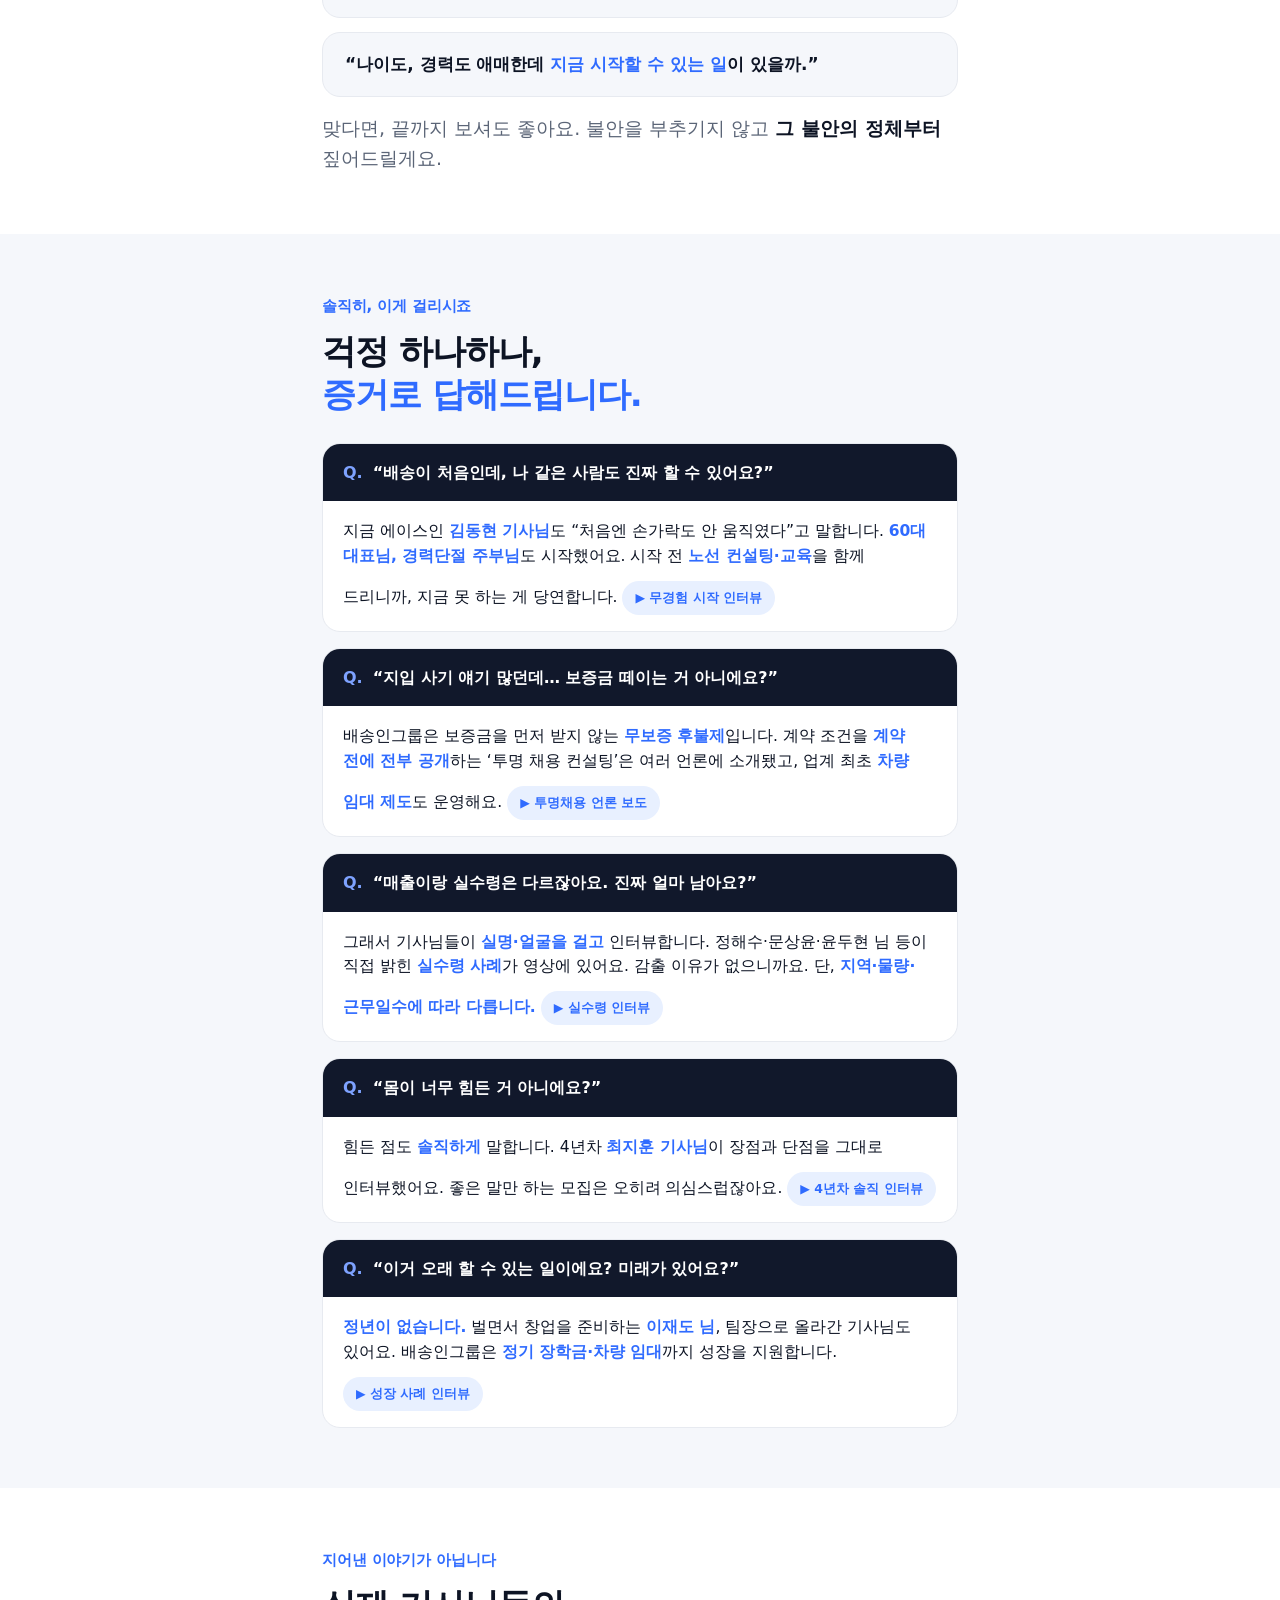
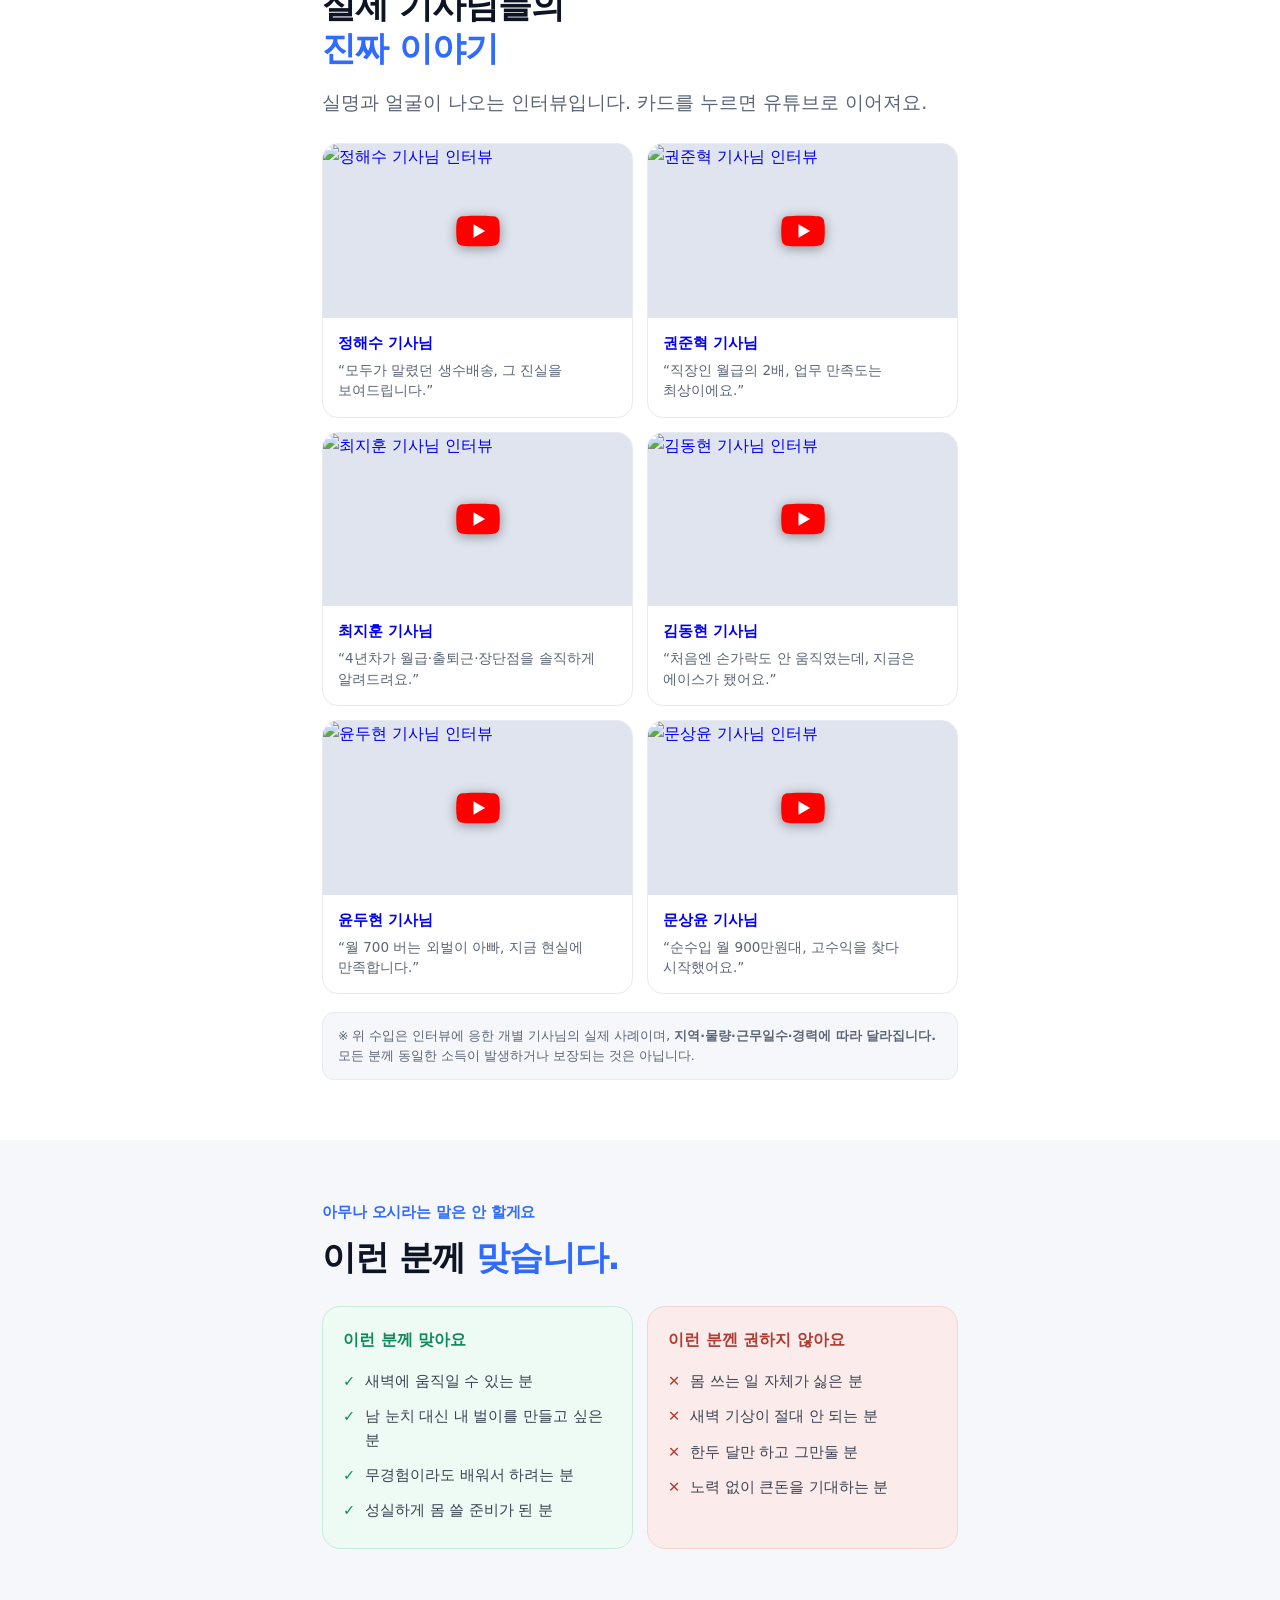
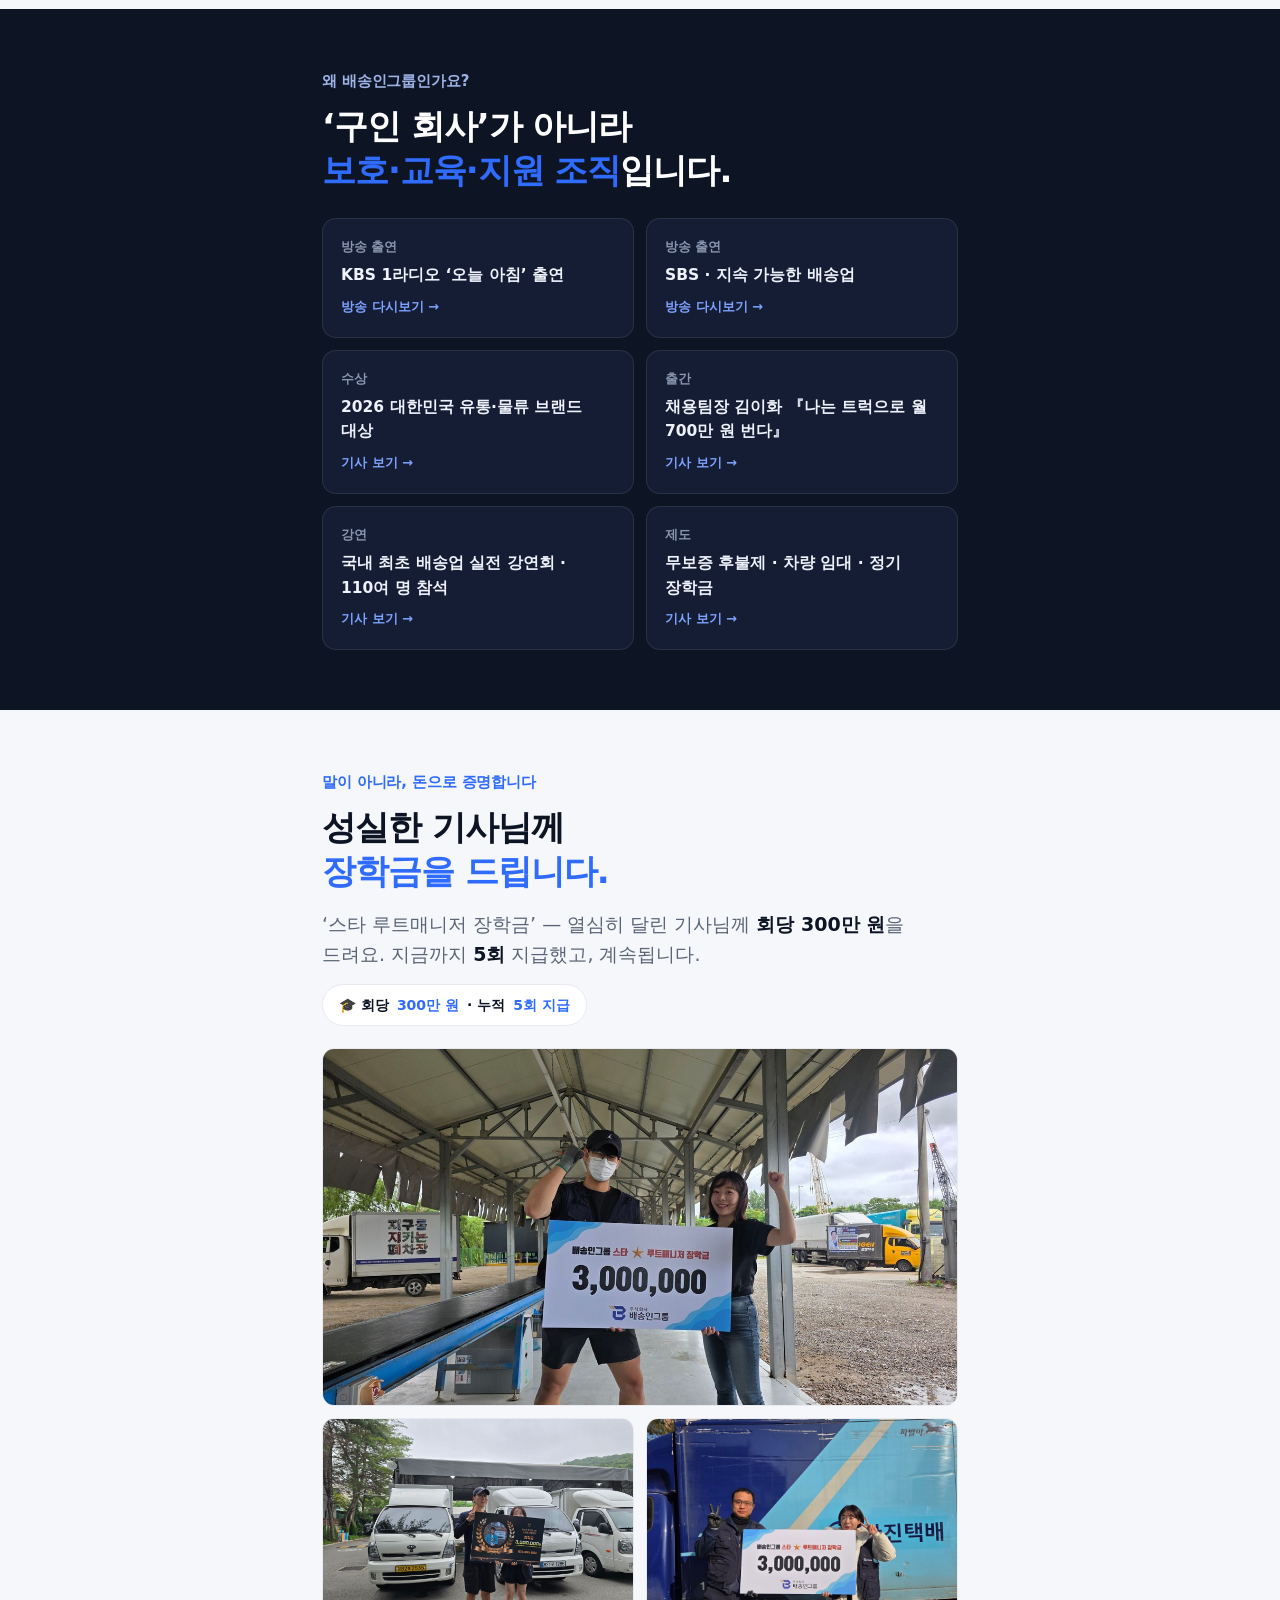
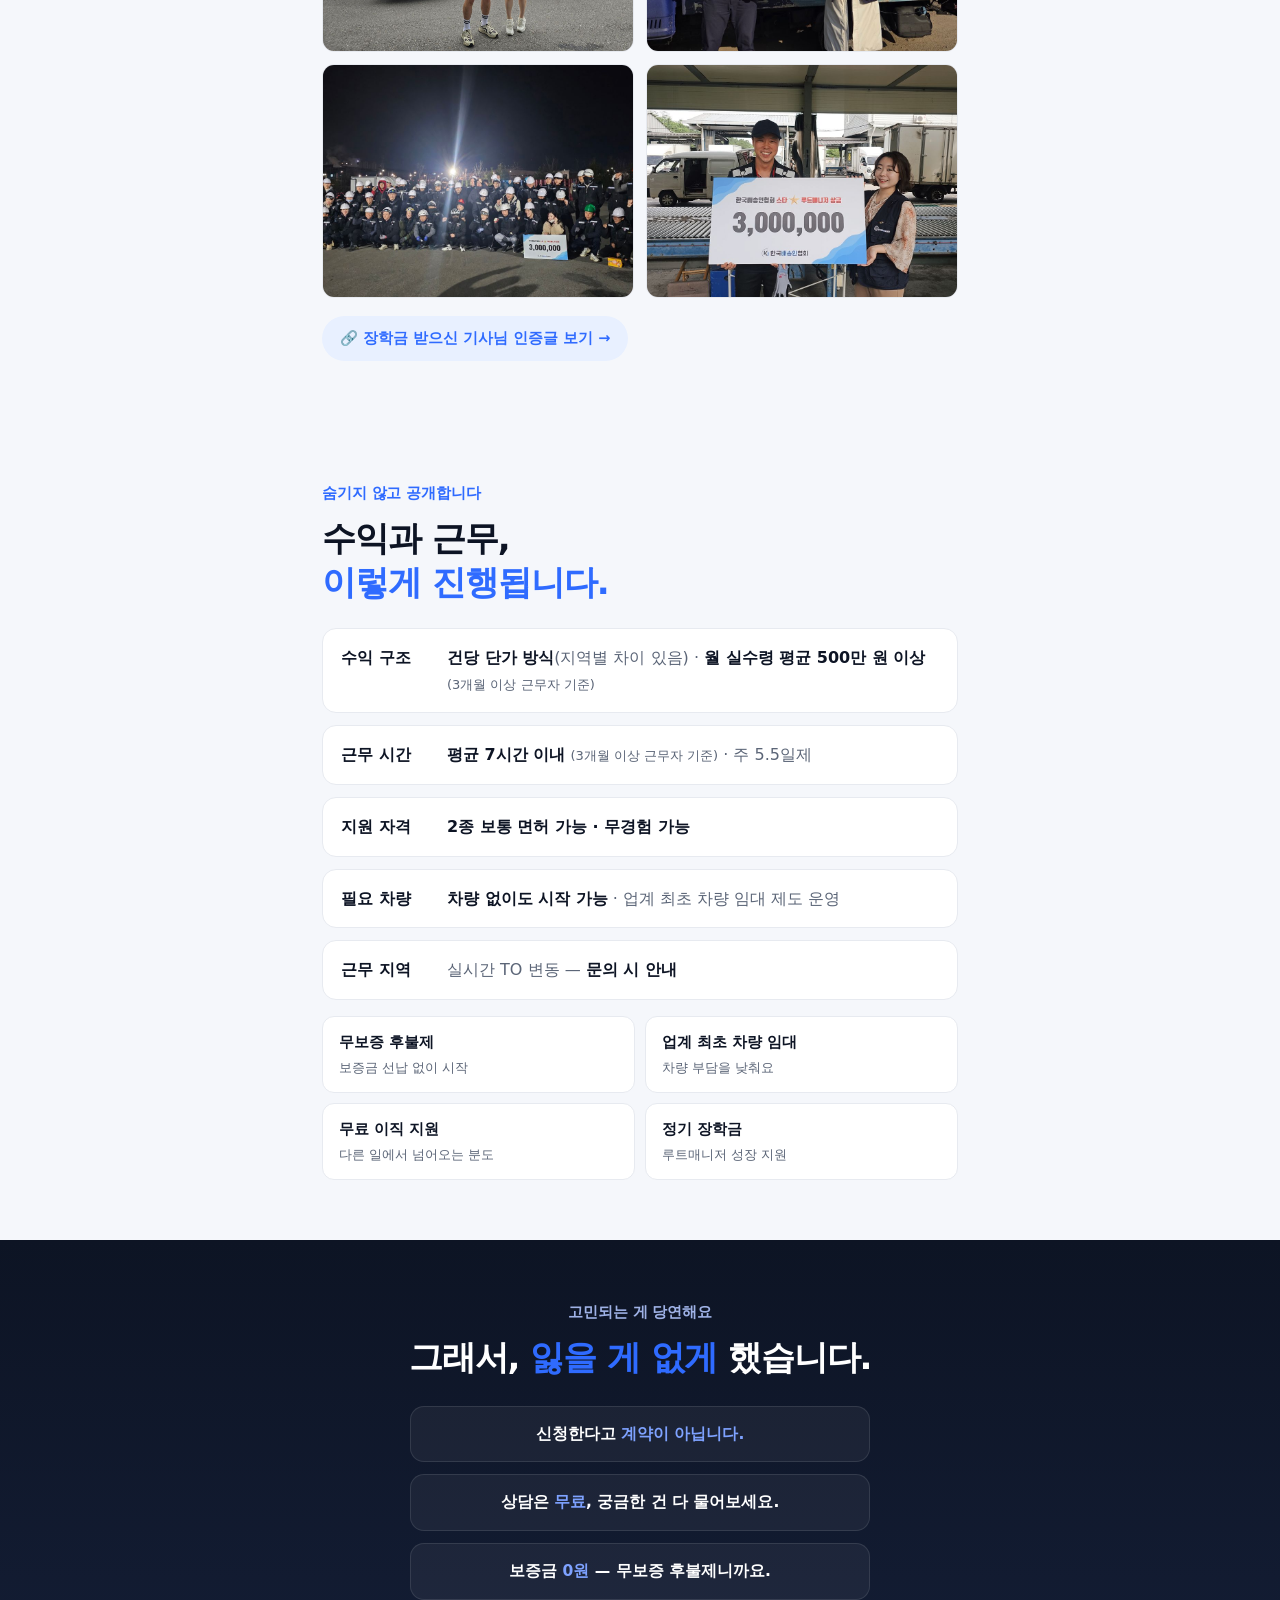
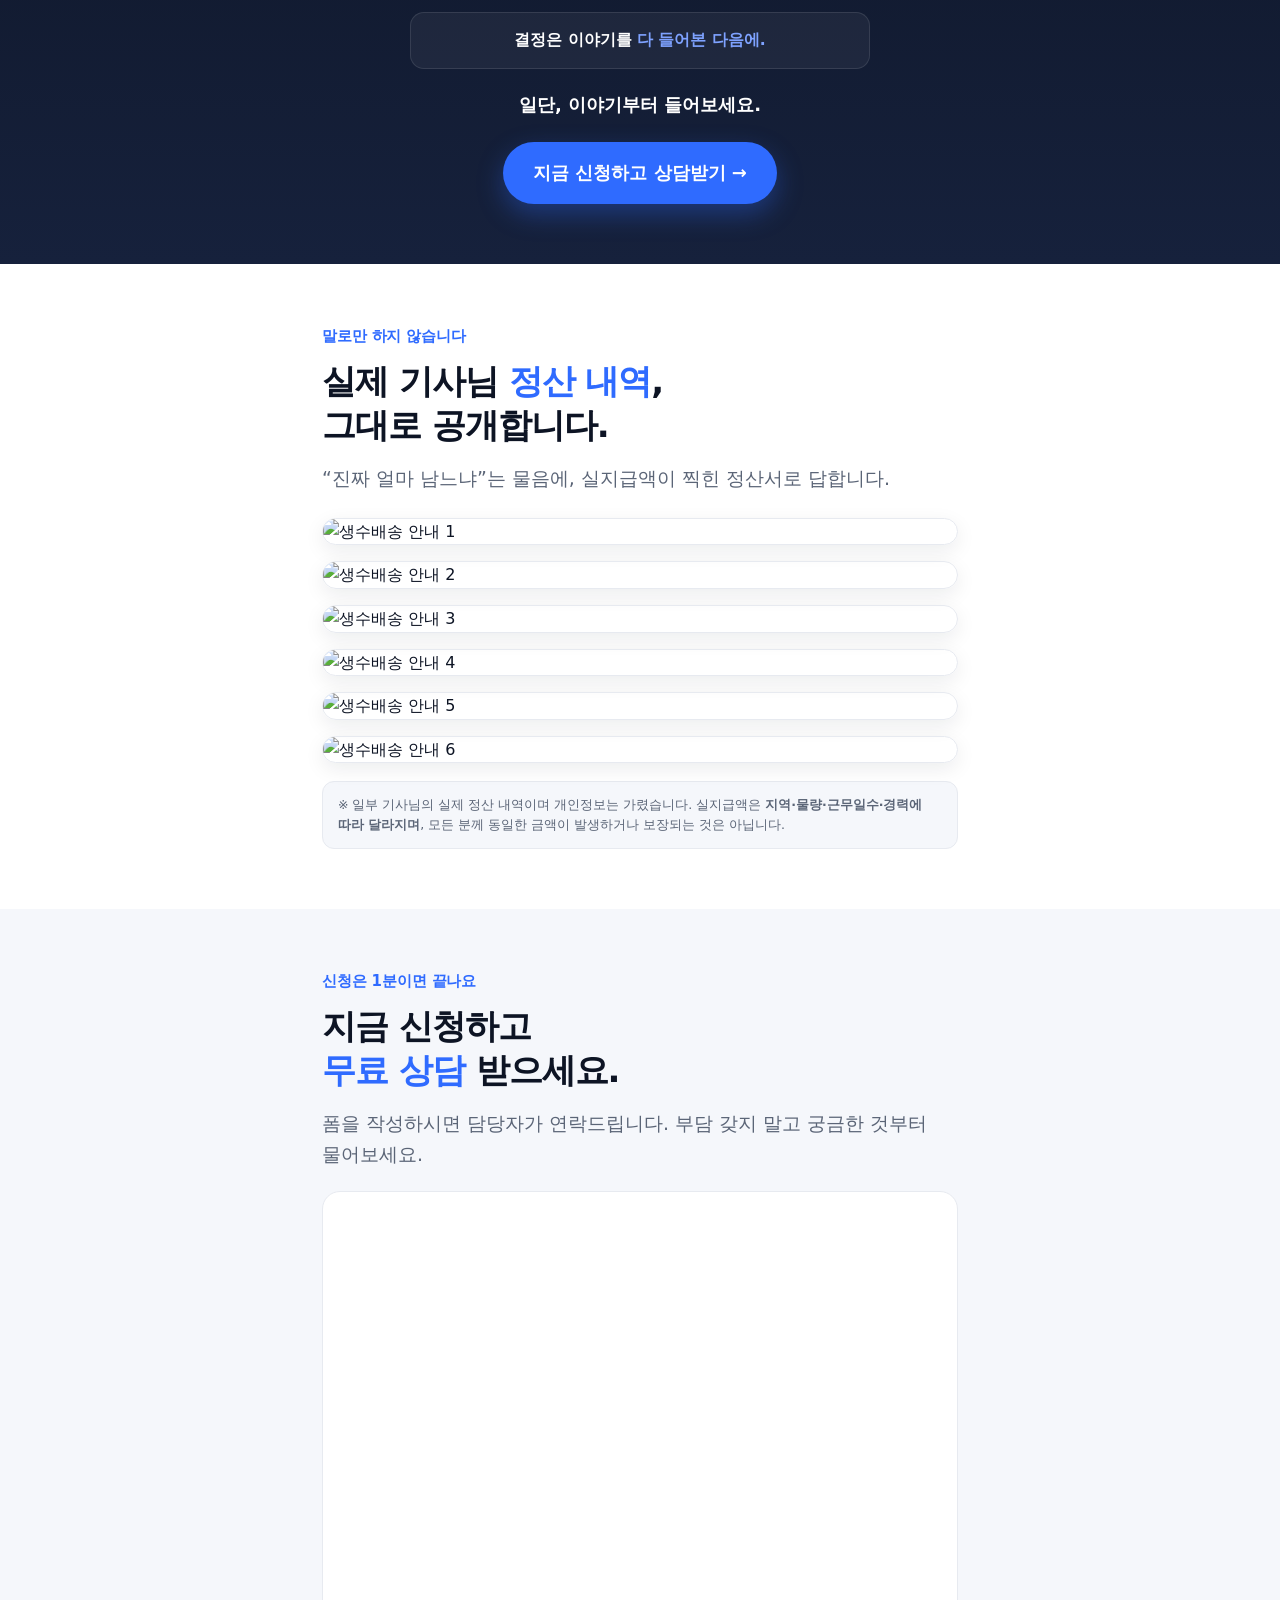
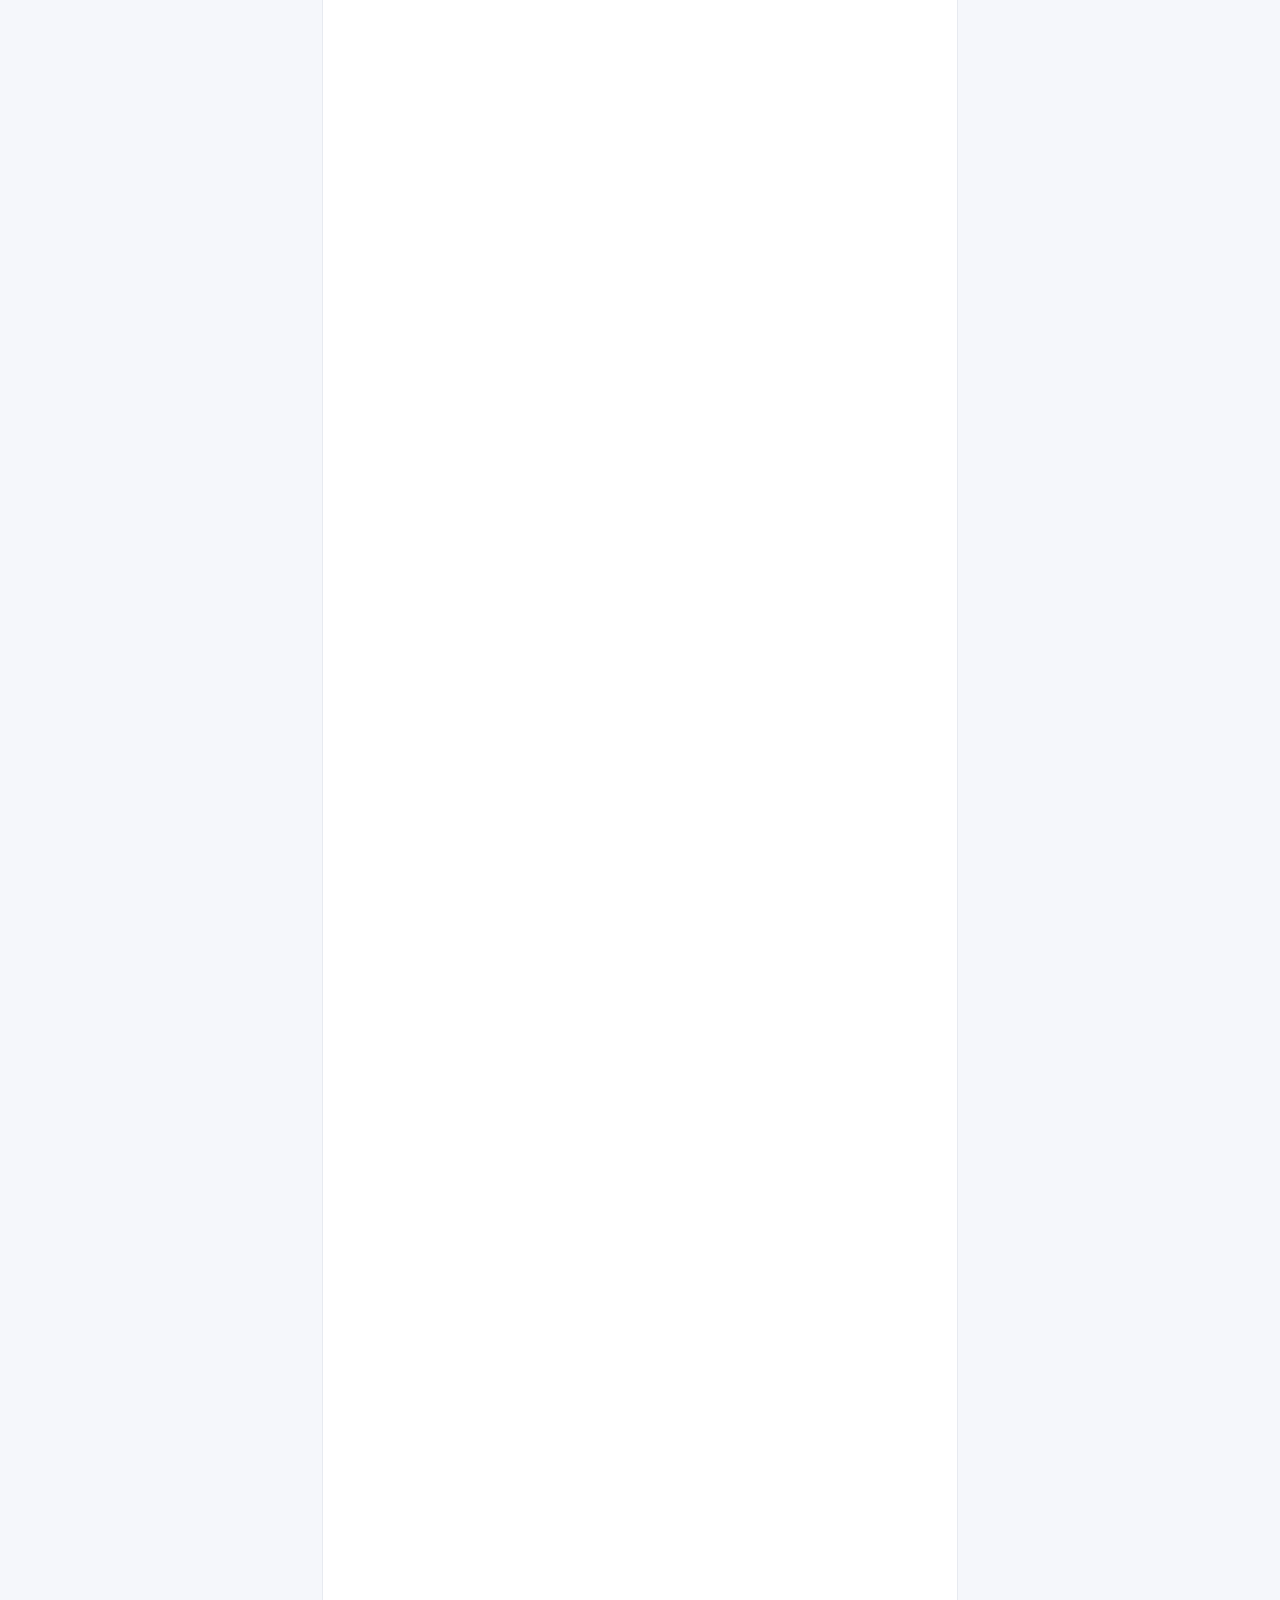
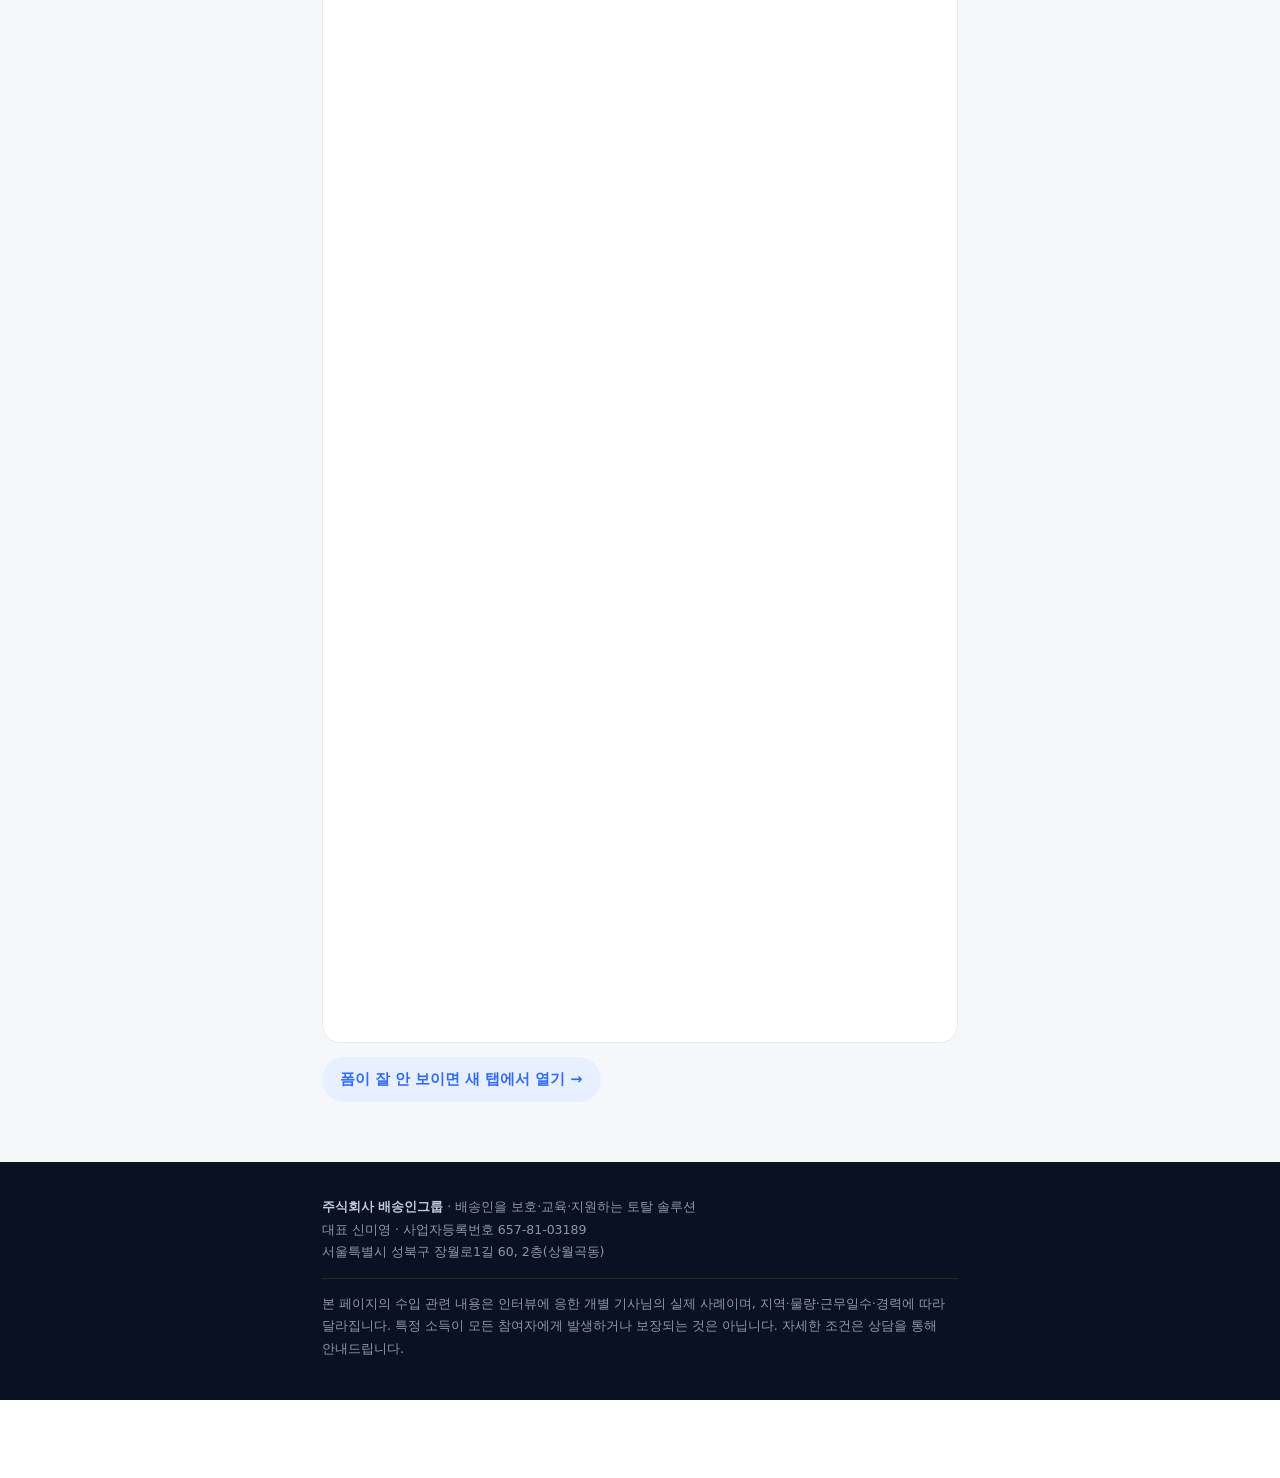
==== commit 5e55c20d: "Update index.html" ====
--- a/index.html
+++ b/index.html
@@ -520,5 +520,26 @@
   } catch (e) {}
 })();
 </script>
+<script>
+/* 김이화3 2차 완전격리 분기 — water-k3-2608 (2026-08-24, AD-20260824-001)
+   marker면 신규 폼 스왑 + 코드 water-k3-2608[__<lg>]. marker 없으면 기존 Phase5 그대로. */
+(function () {
+  try {
+    var p = new URLSearchParams(location.search);
+    if (p.get('utm_campaign') !== 'coupangwater_newacct_2608') return;
+    var lg = String(p.get('lg') || '').replace(/\D/g, '');
+    var code = encodeURIComponent(lg ? 'water-k3-2608__' + lg : 'water-k3-2608');
+    var NEW_EID   = '1FAIpQLSdIsBuKPPsXj1-SQgc18BugTCniRXLIkMT9RycfL0R9TWL4kQ';
+    var NEW_ENTRY = '1144587058';
+    var base = 'https://docs.google.com/forms/d/e/' + NEW_EID + '/viewform';
+    document.querySelectorAll('#apply iframe').forEach(function (f) {
+      f.src = base + '?embedded=true&entry.' + NEW_ENTRY + '=' + code;
+    });
+    document.querySelectorAll('#apply a.sch-cta').forEach(function (a) {
+      a.href = base + '?usp=pp_url&entry.' + NEW_ENTRY + '=' + code;
+    });
+  } catch (e) {}
+})();
+</script>
 </body>
 </html>
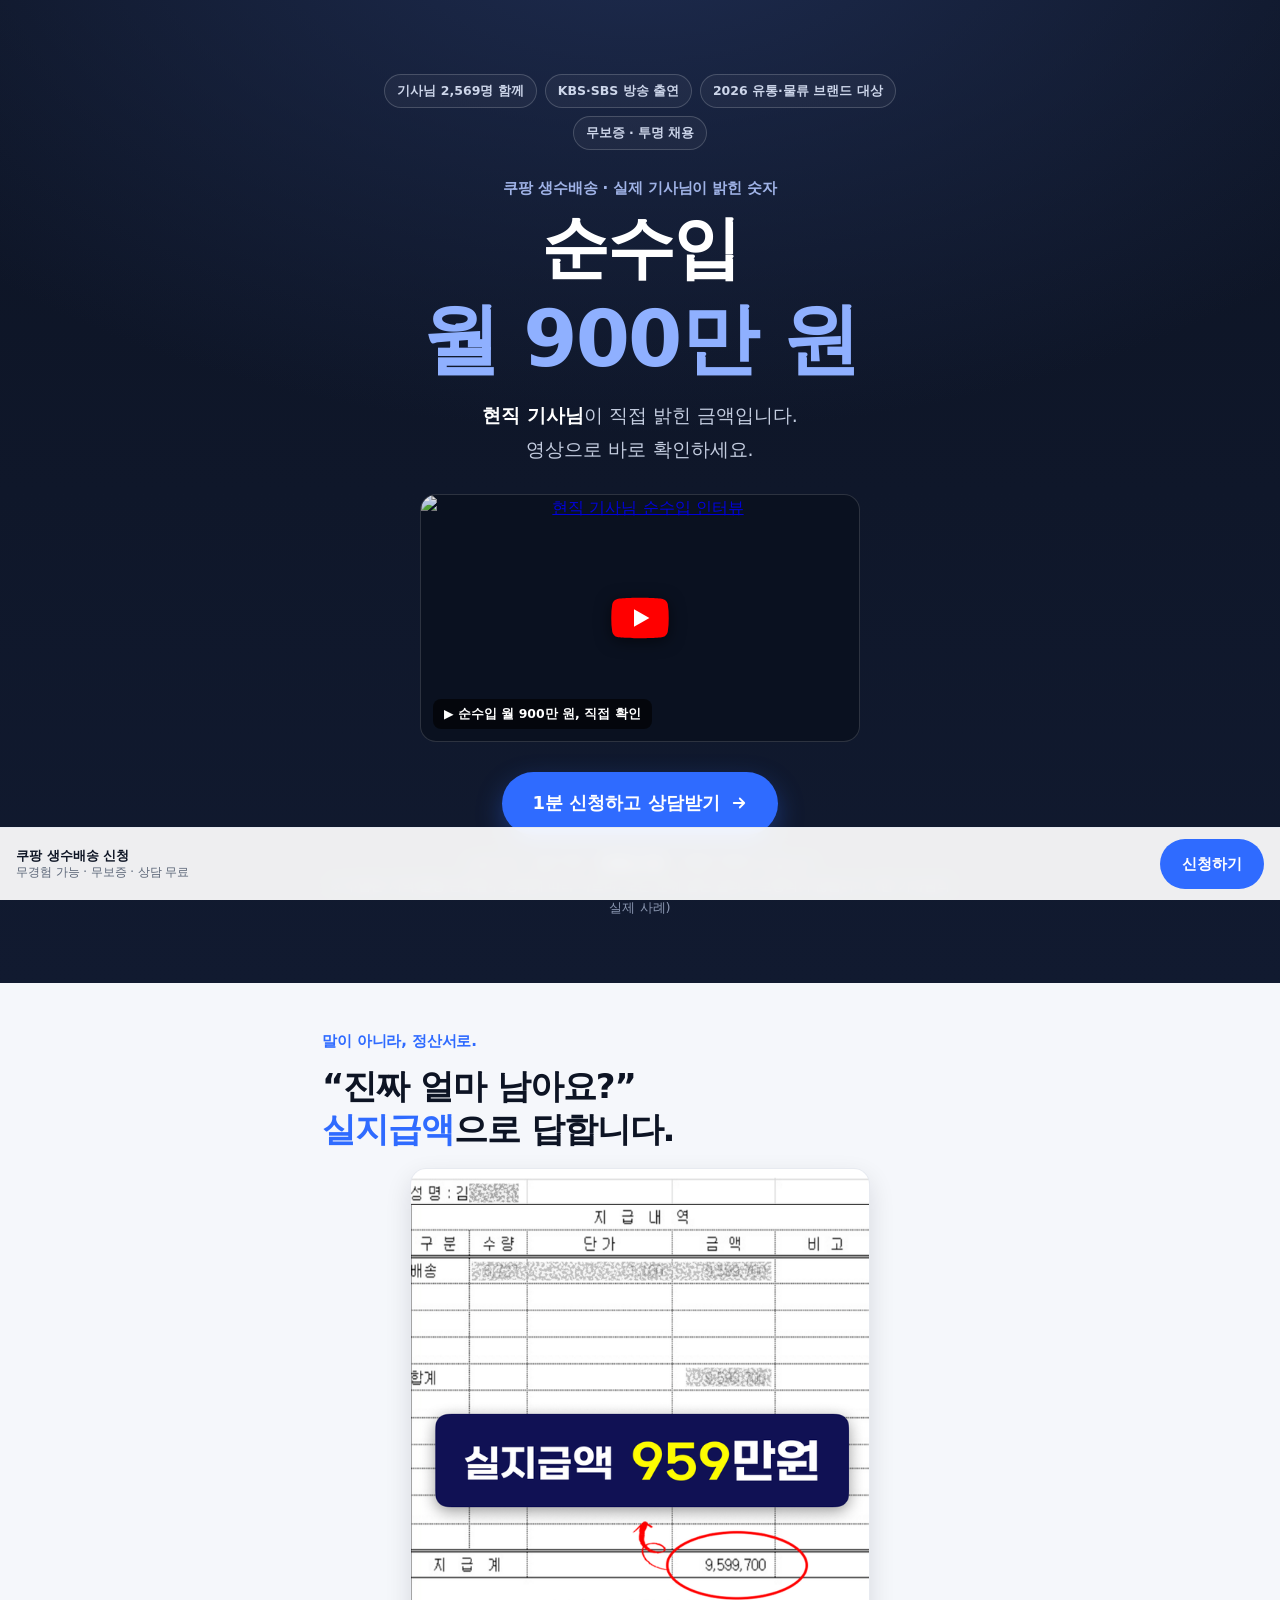
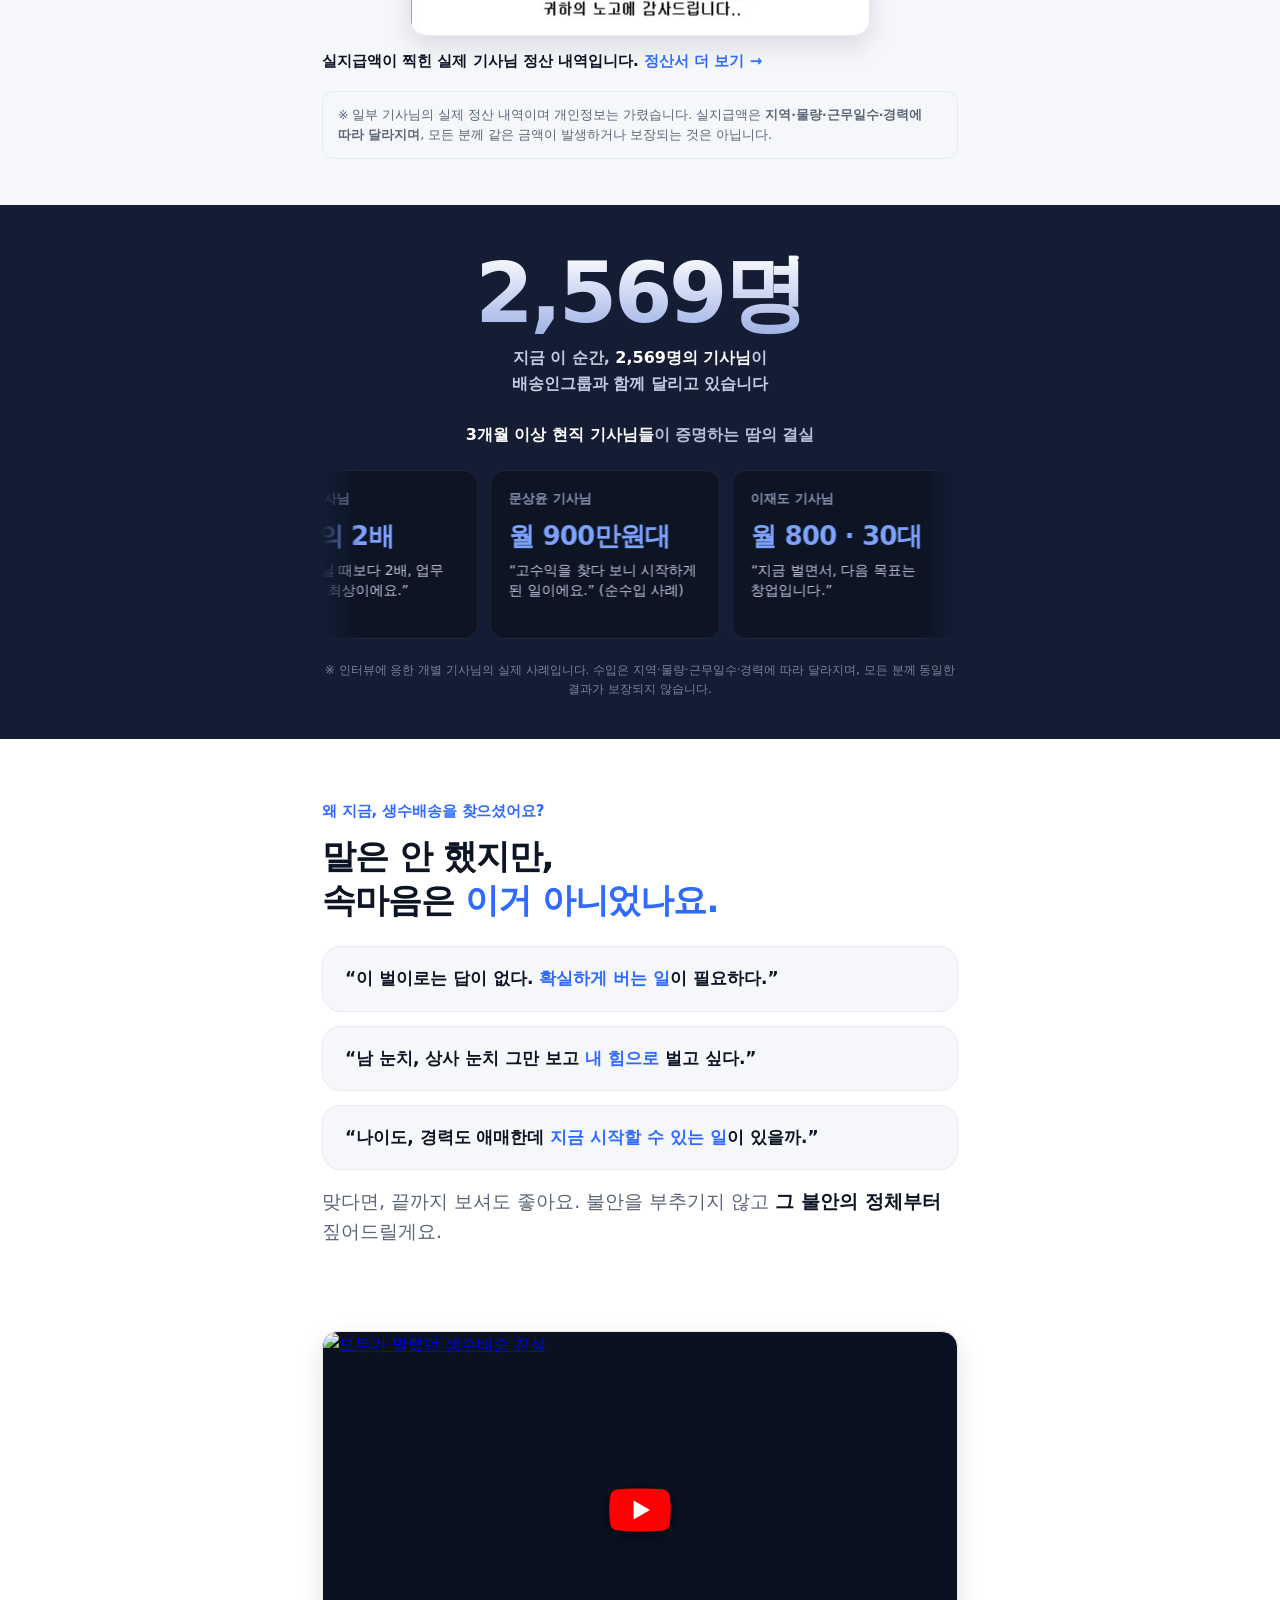
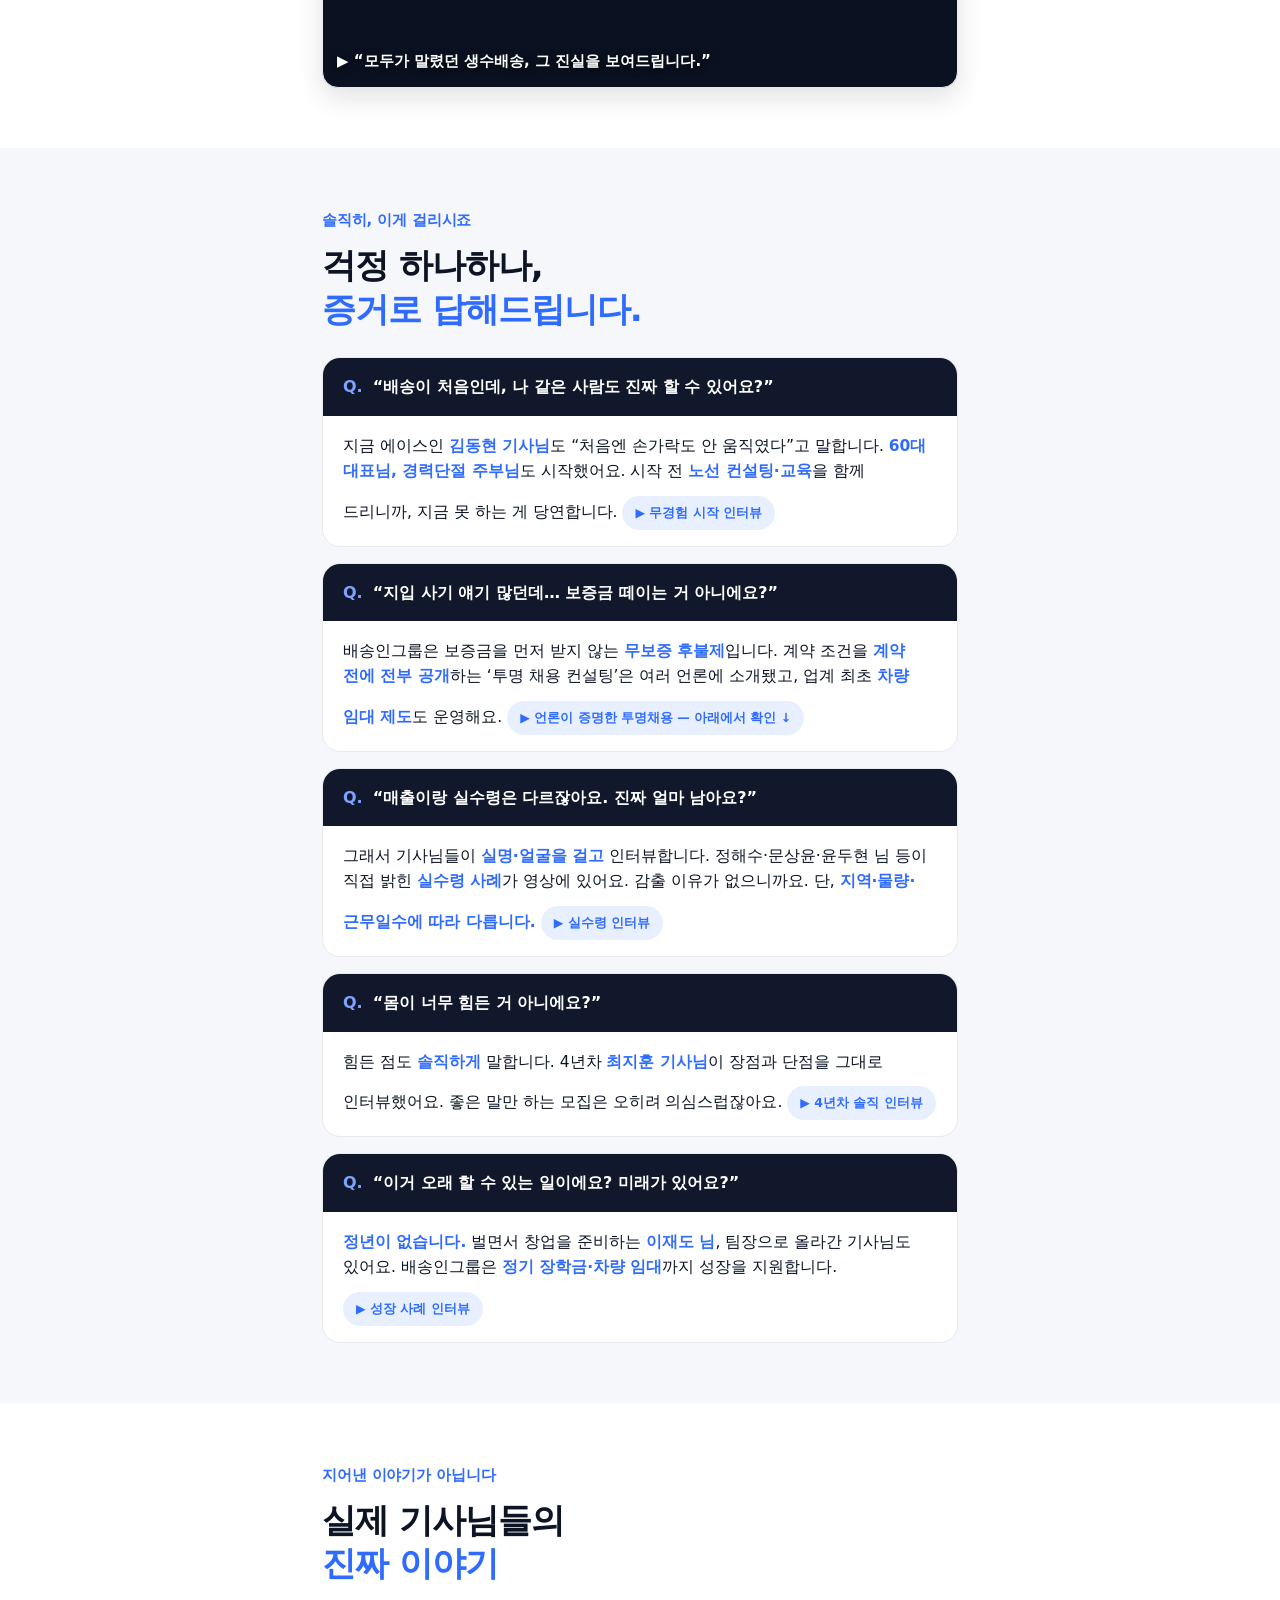
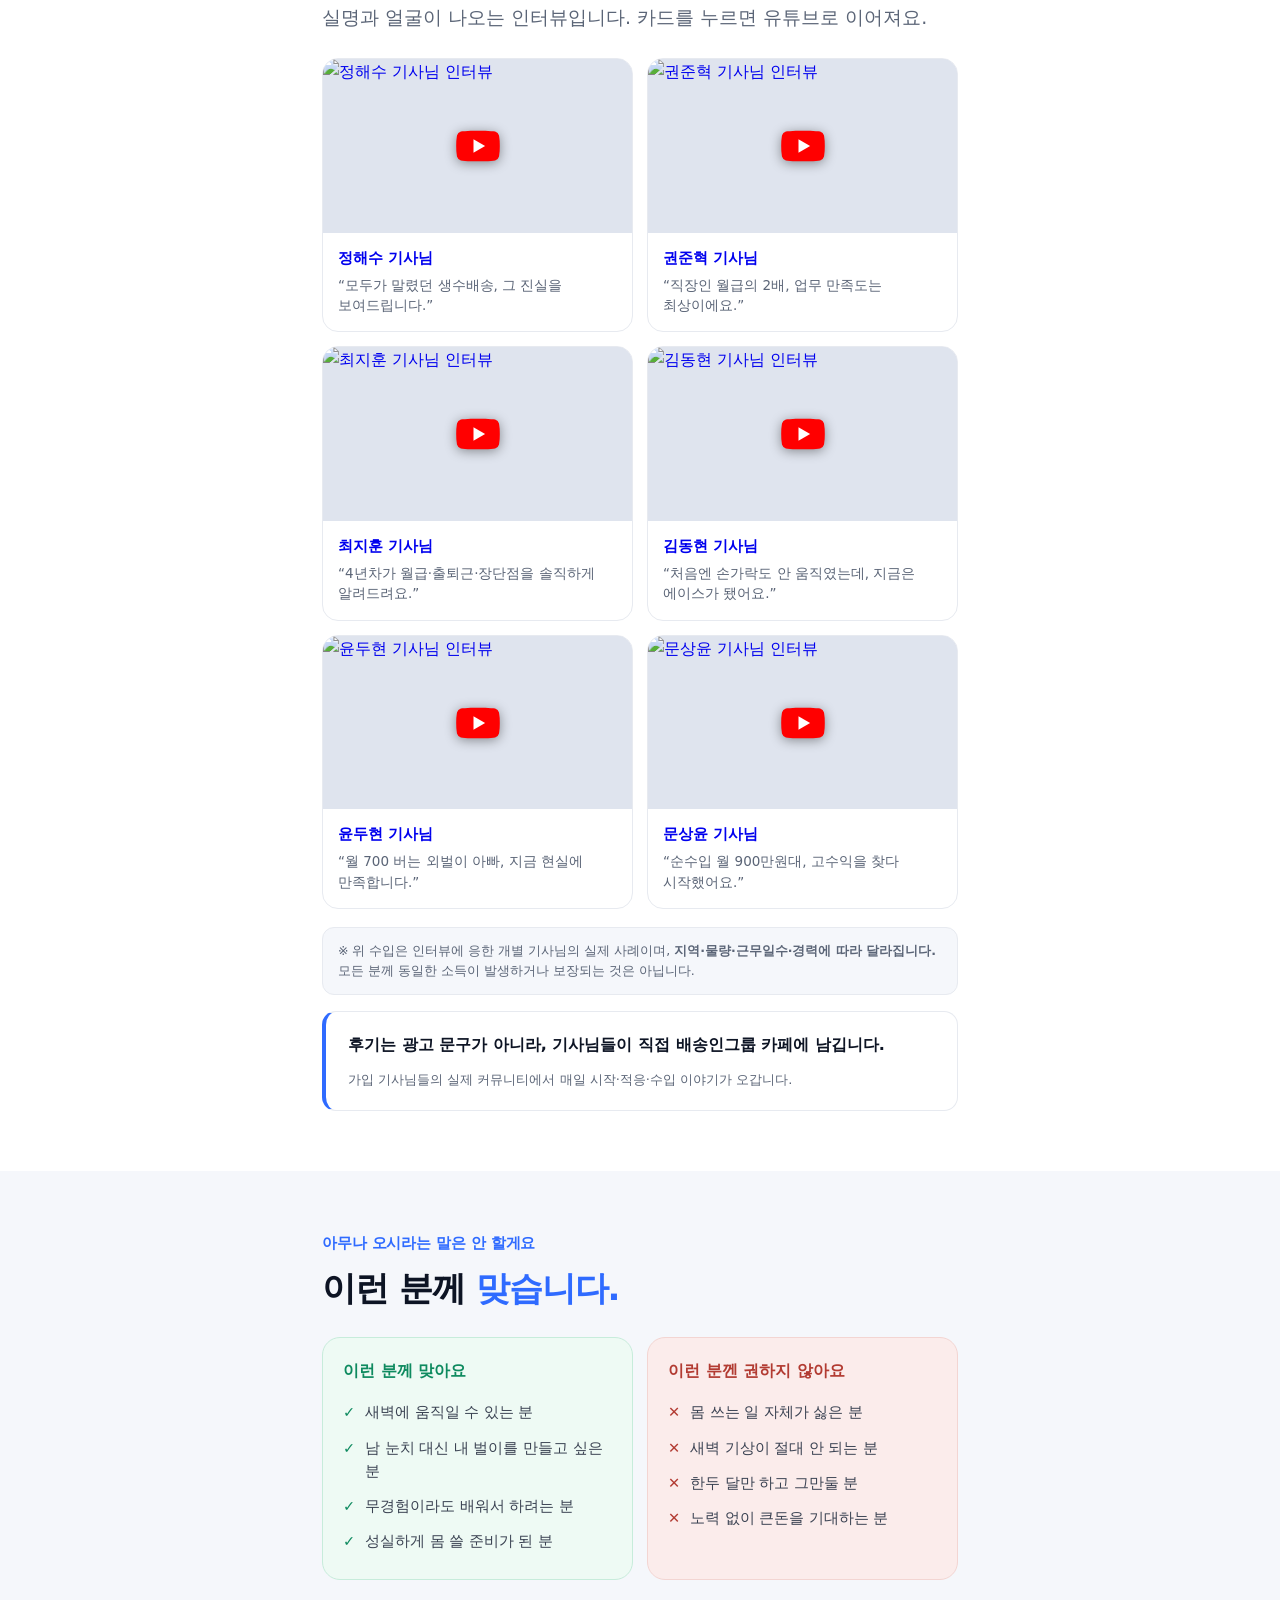
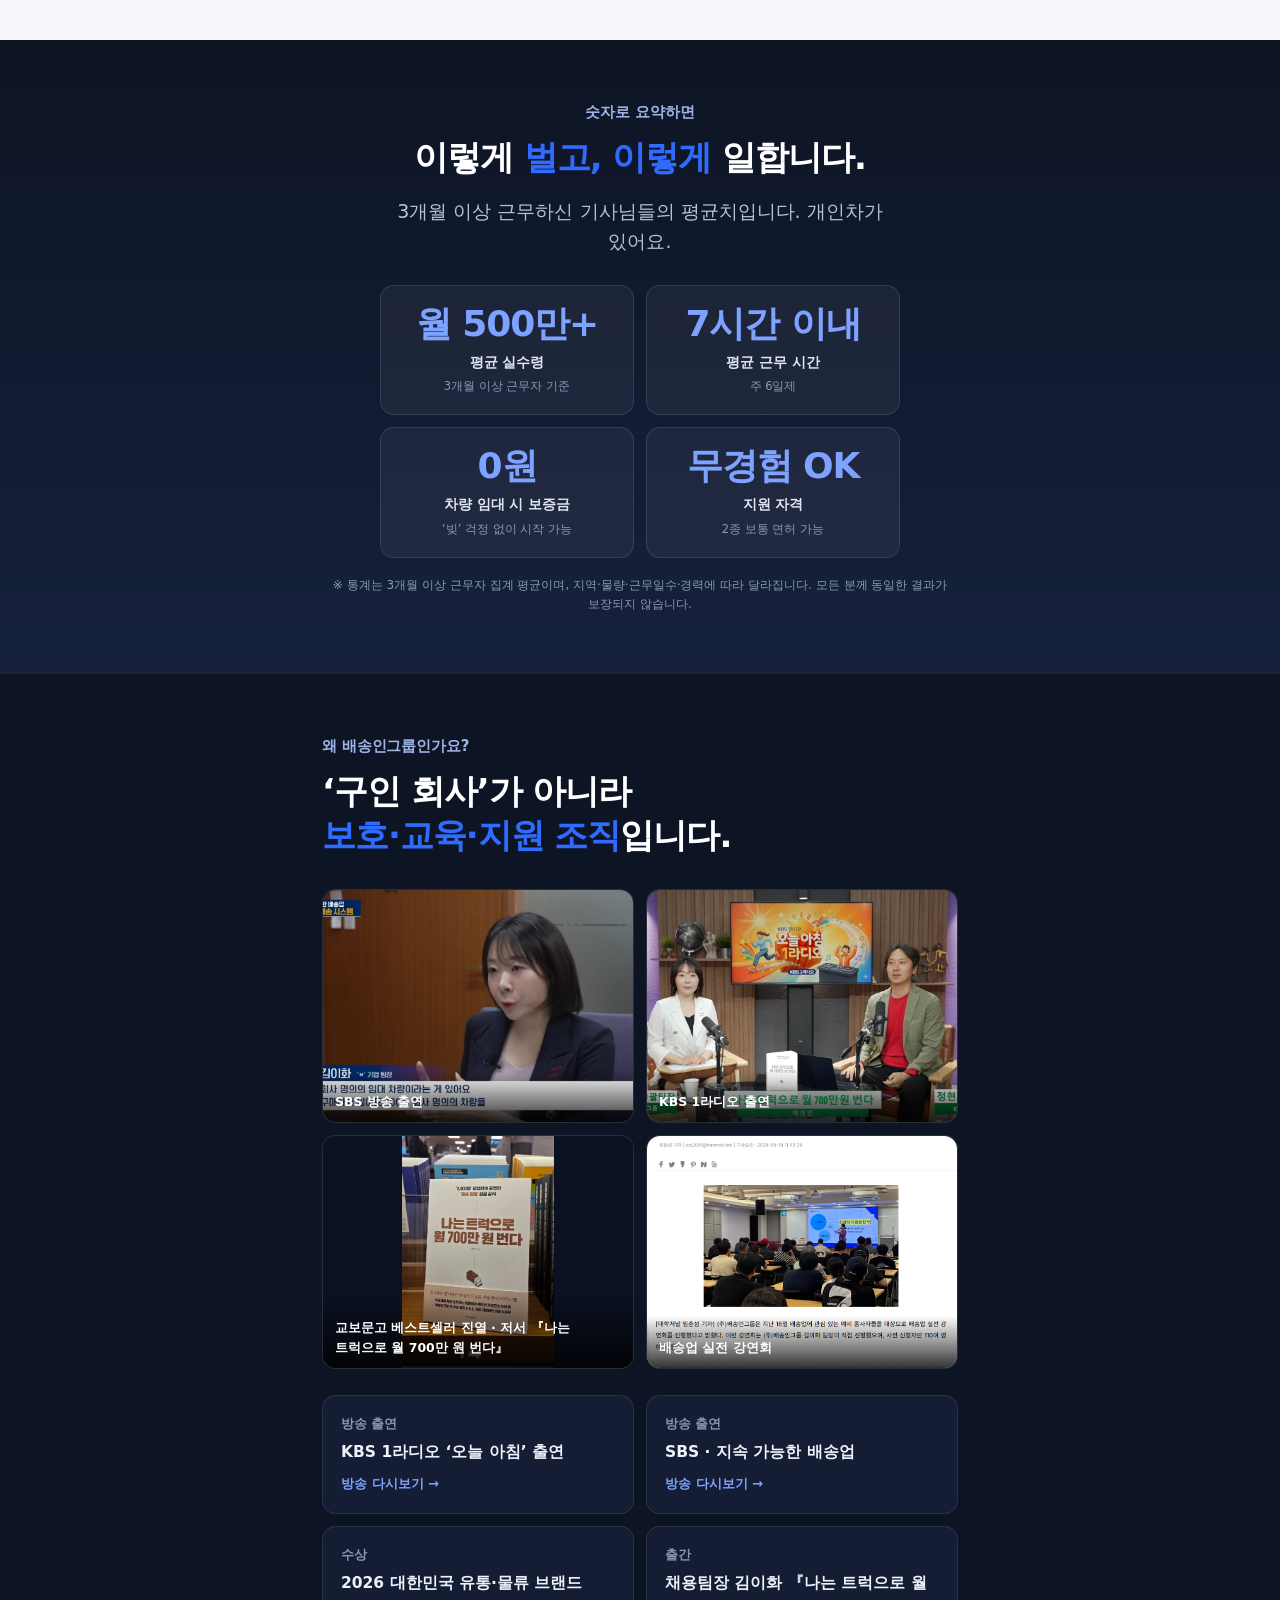
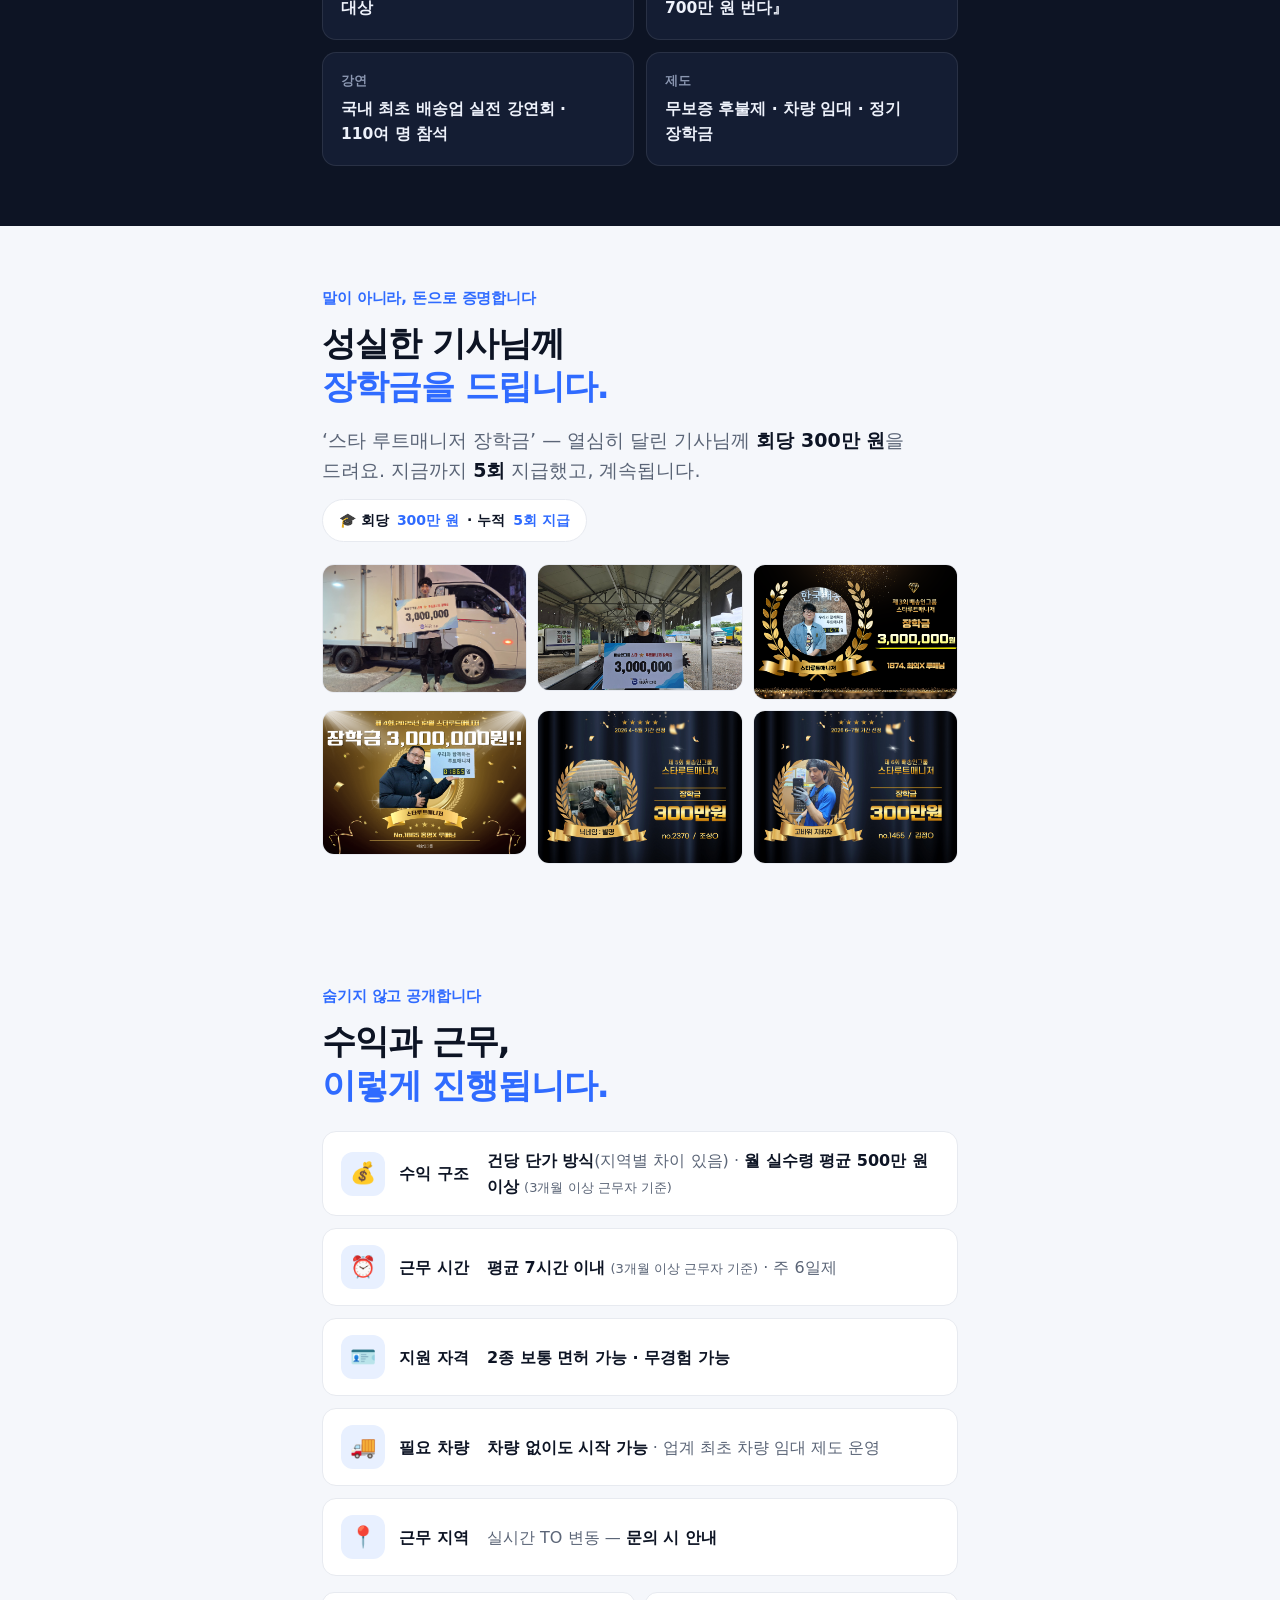
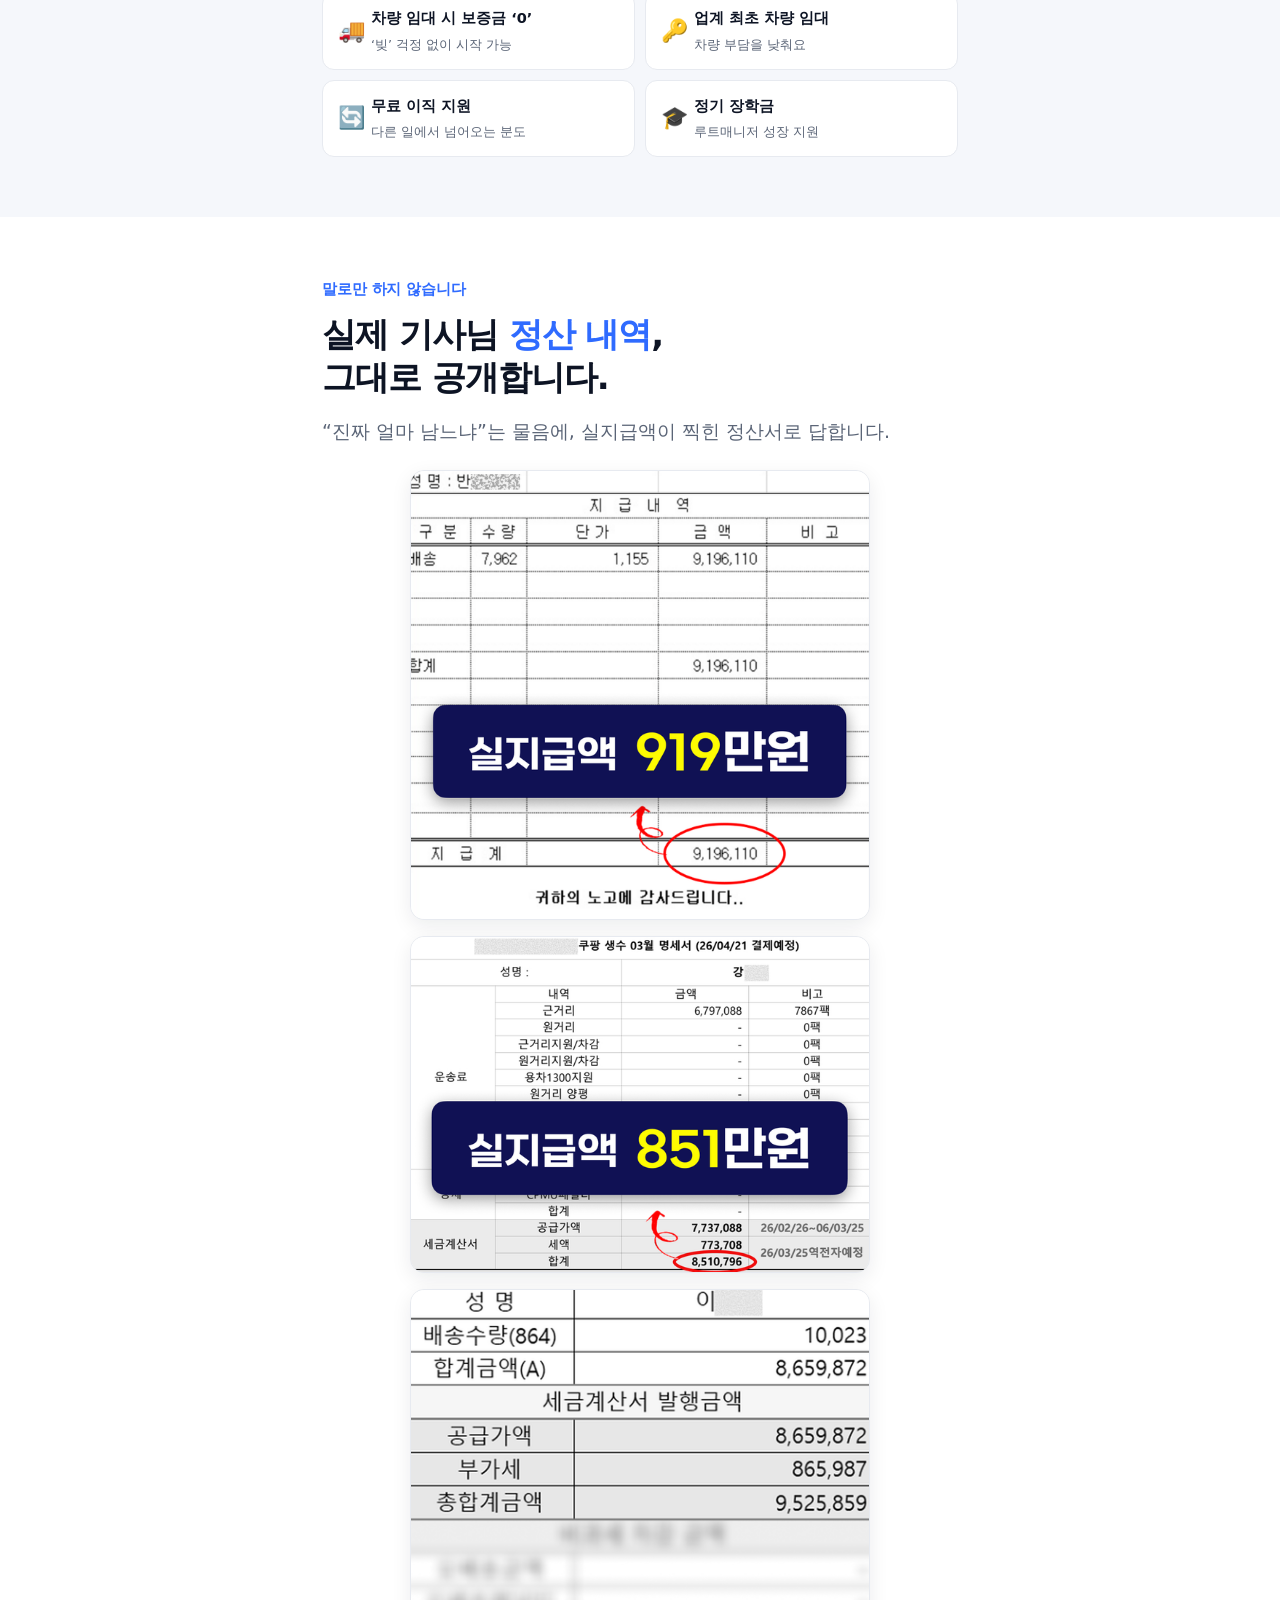
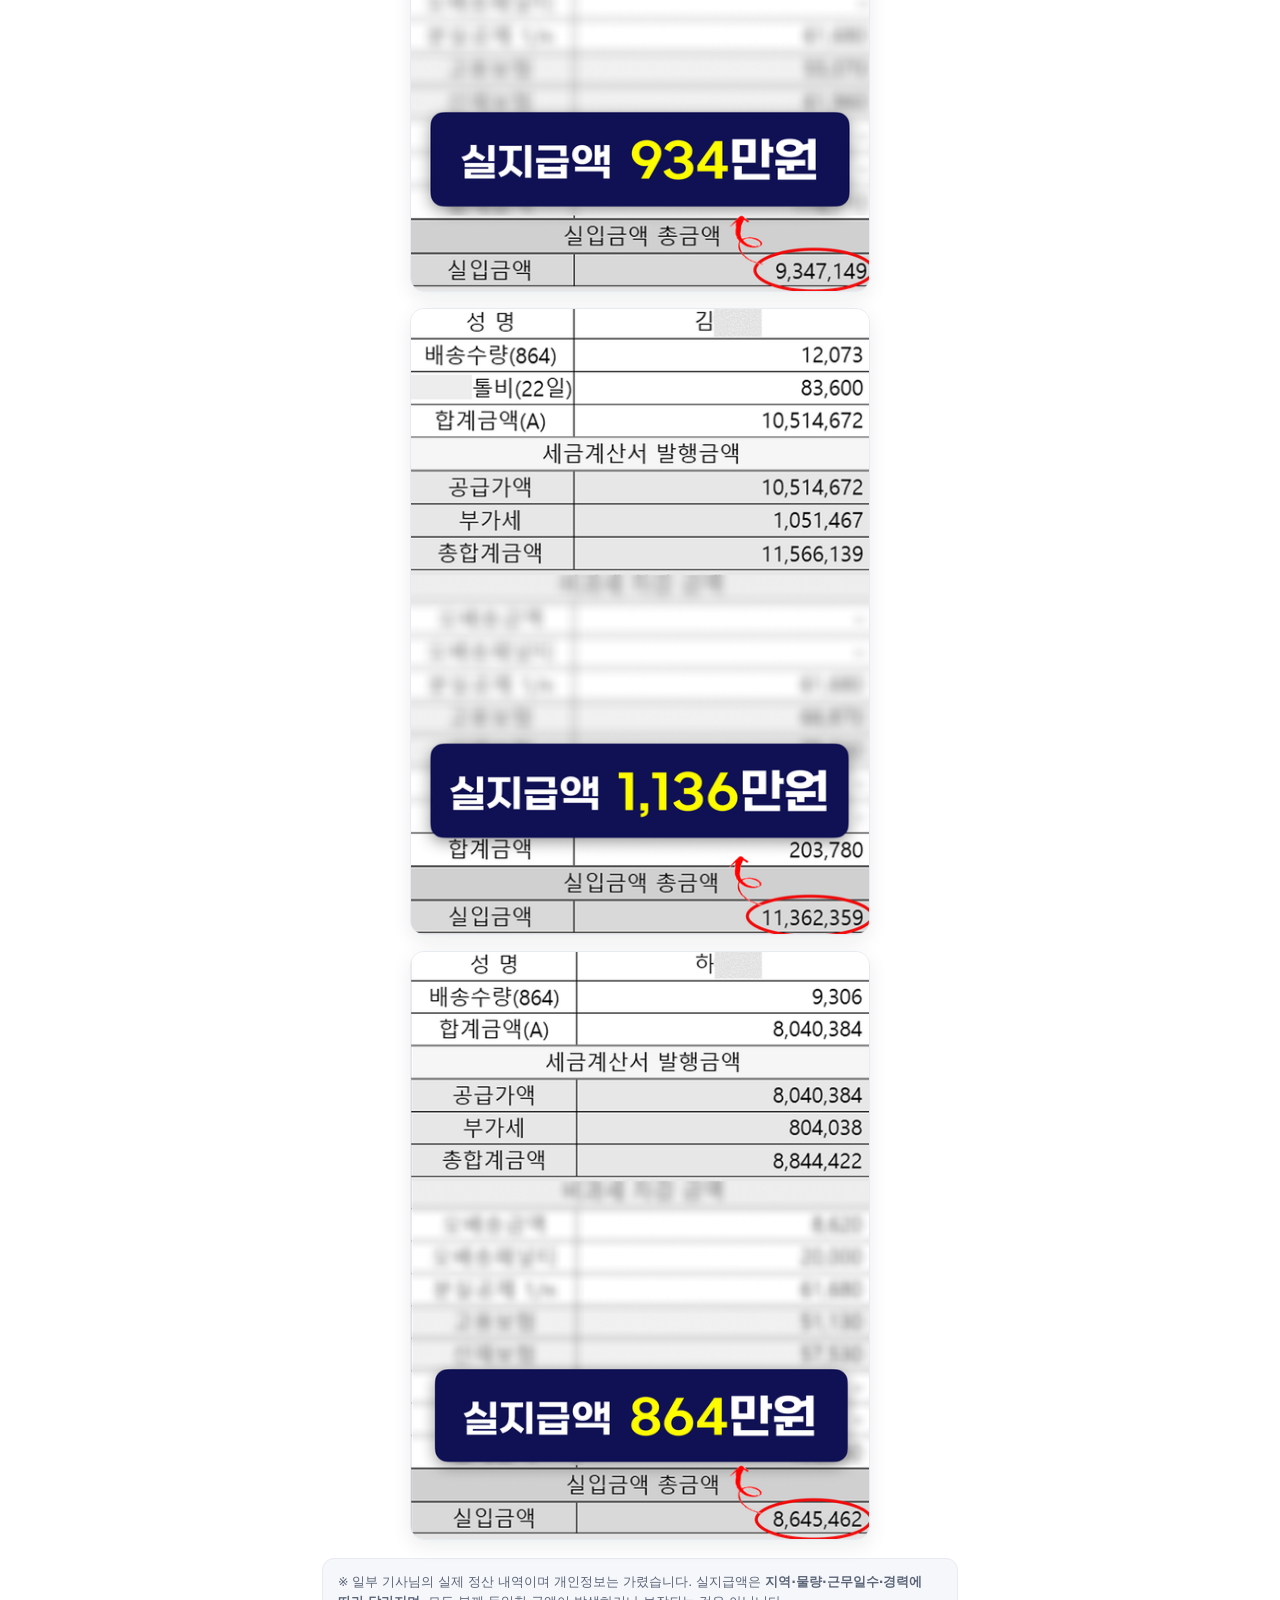
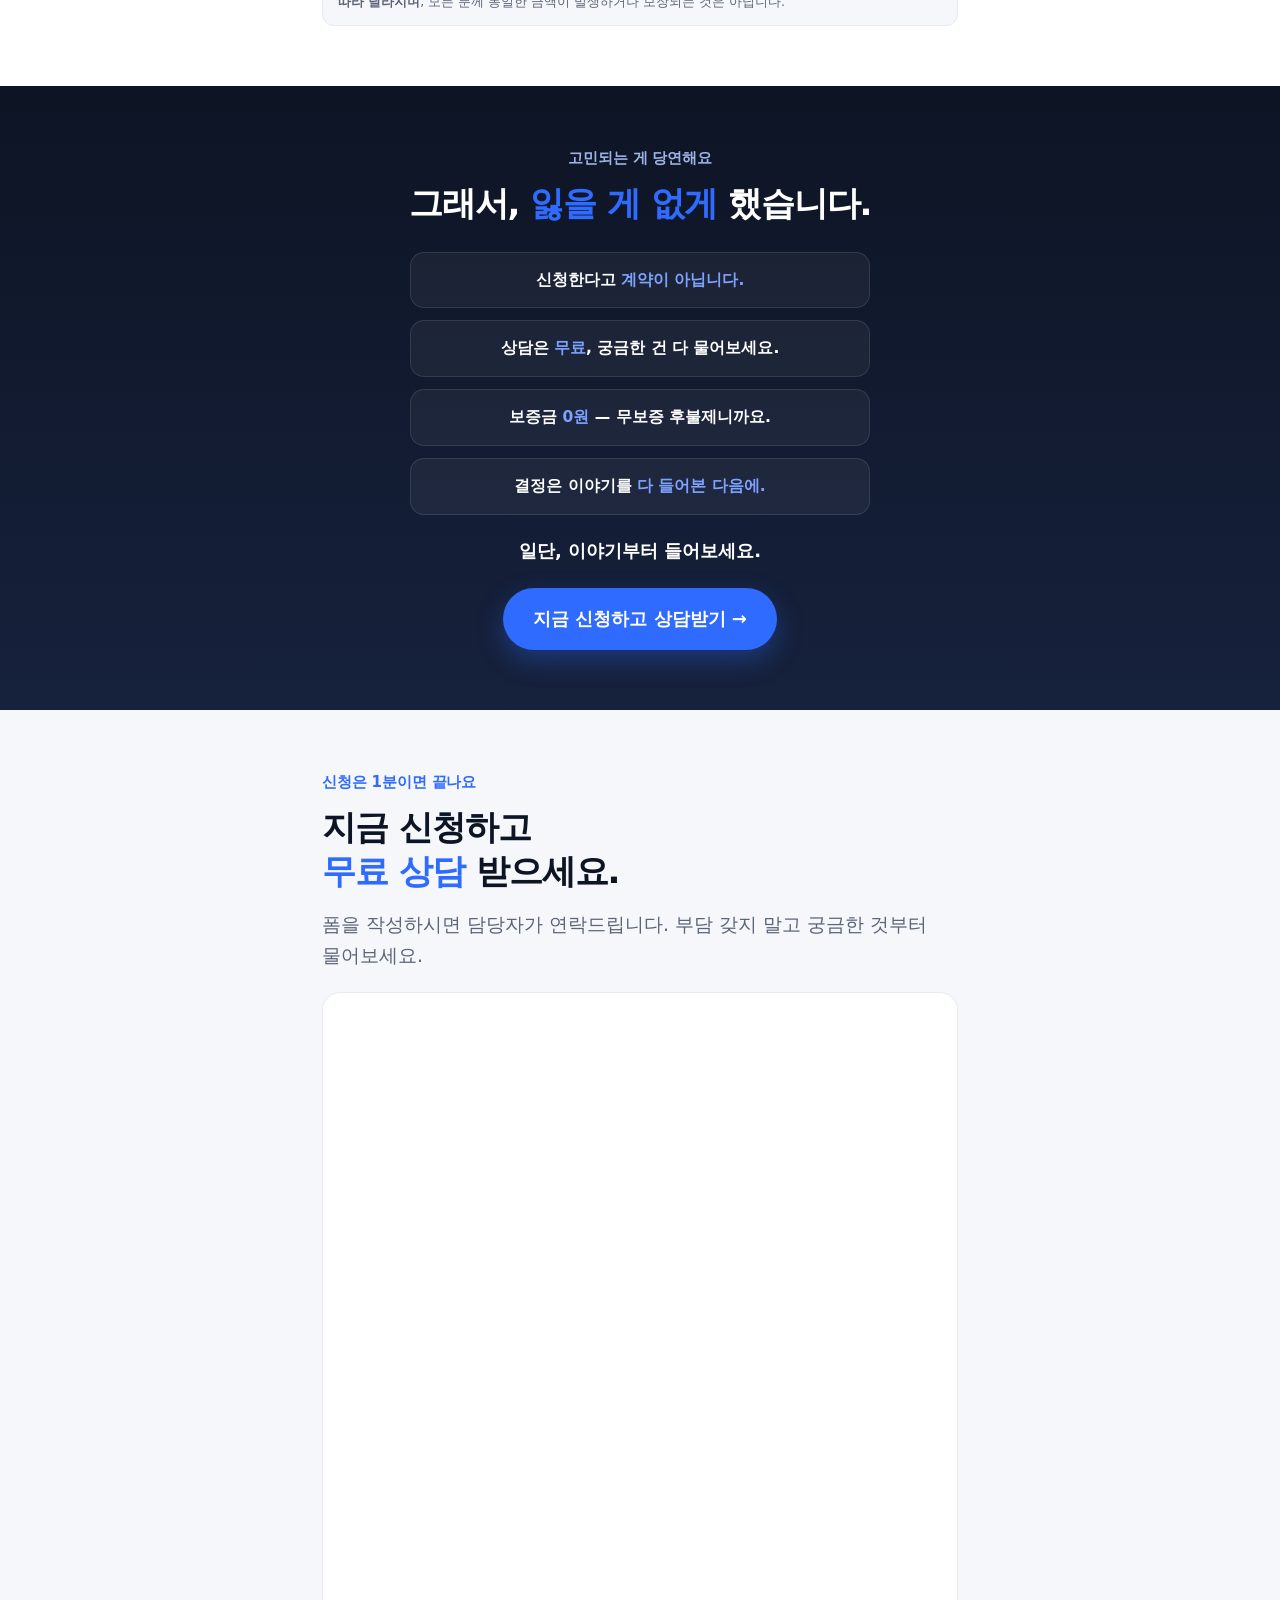
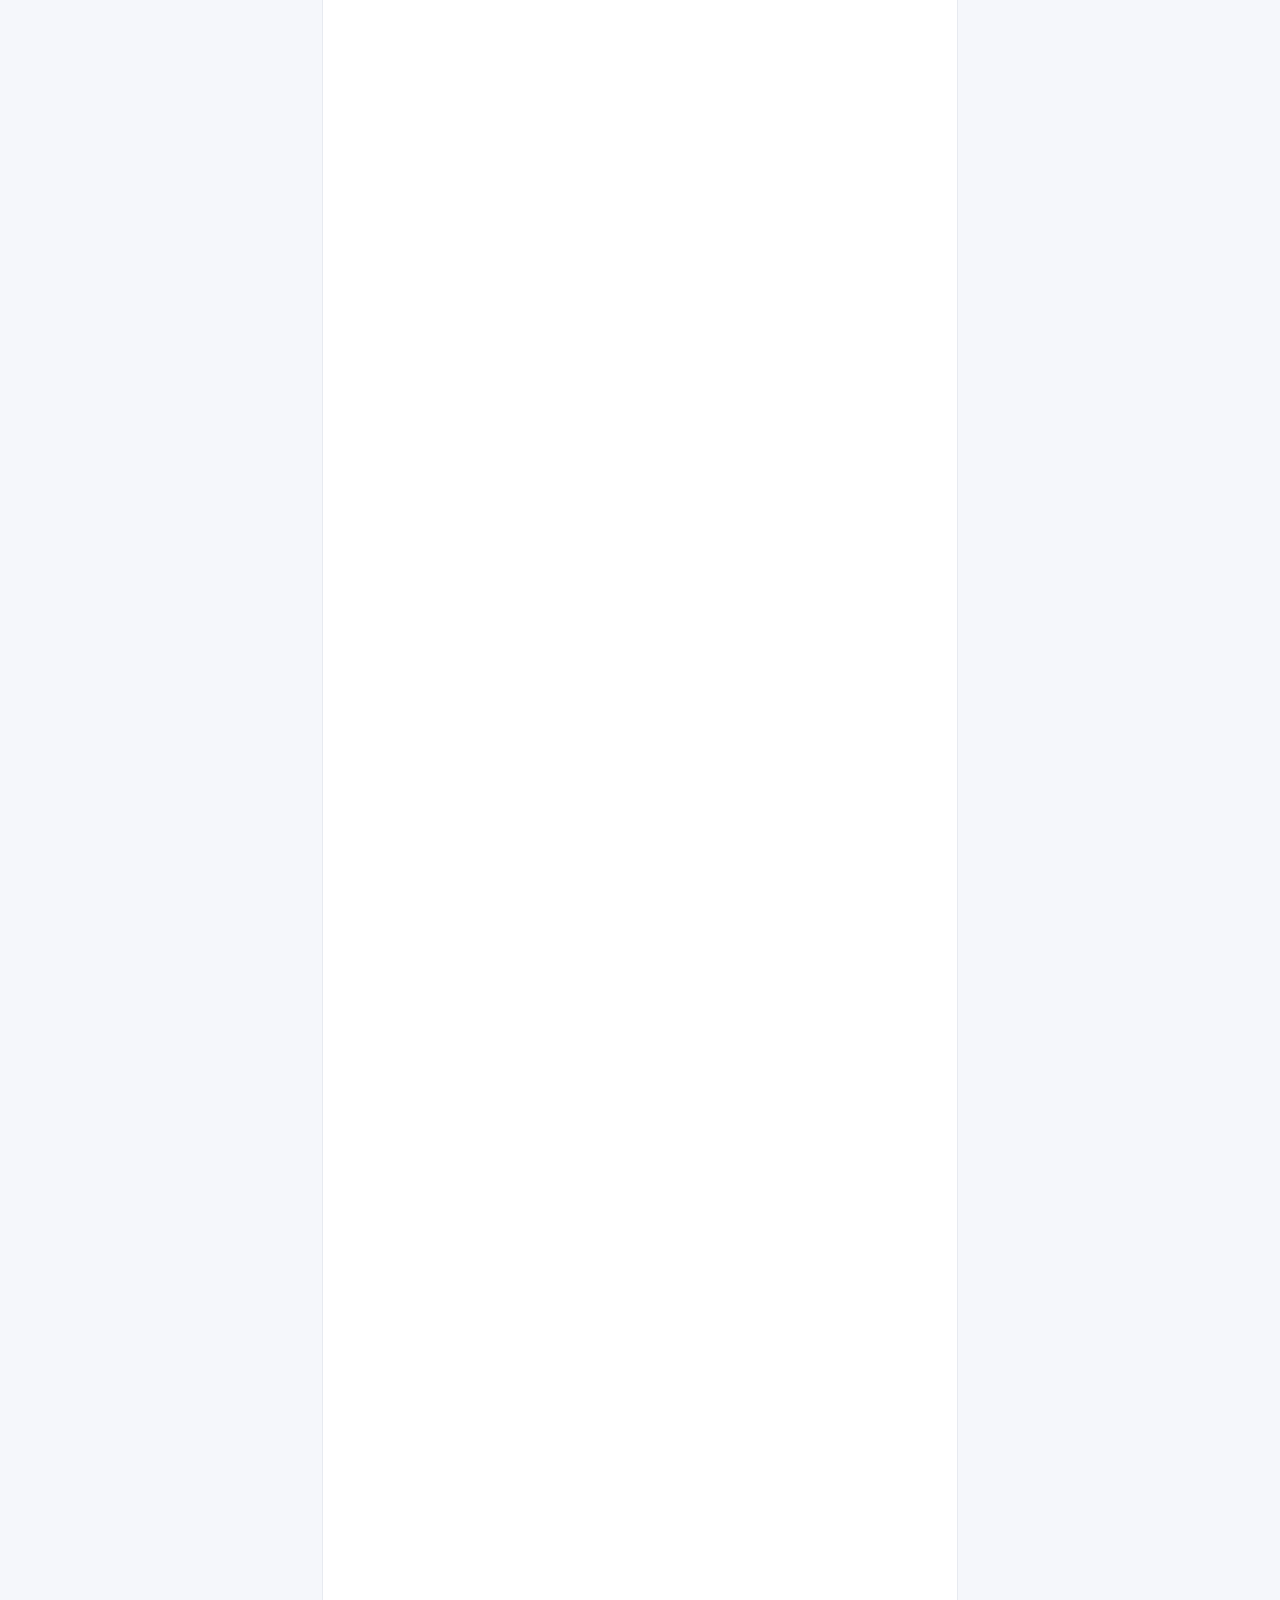
==== commit 333f87eb: "Renew Kim Ihwa 3 landing page" ====
--- a/index.html
+++ b/index.html
@@ -4,9 +4,9 @@
 <meta charset="utf-8" />
 <meta name="viewport" content="width=device-width, initial-scale=1, viewport-fit=cover" />
 <title>쿠팡 생수배송 기사 모집 | 배송인그룹</title>
-<meta name="description" content="남 밑에서 눈치 보지 않고 내 힘으로 버는 일, 생수배송. 무경험 시작·무보증 후불제·투명 채용. 실제 기사님 이야기를 확인하고 신청하세요." />
+<meta name="description" content="쿠팡 생수배송, 실제 기사님이 밝힌 순수입과 정산 내역을 먼저 확인하세요. 무경험 시작·무보증 후불제·투명 채용." />
 <meta property="og:title" content="쿠팡 생수배송 기사 모집 | 배송인그룹" />
-<meta property="og:description" content="무경험으로 시작해 에이스가 된 기사님들이 있습니다. 그 걱정, 하나씩 사실로 답해드릴게요." />
+<meta property="og:description" content="실제 기사님이 밝힌 순수입·정산 내역을 그대로 공개합니다. 무경험 가능·무보증 후불제." />
 <meta property="og:type" content="website" />
 <!-- Google Analytics 4 -->
 <script async src="https://www.googletagmanager.com/gtag/js?id=G-GM7XGZ6SSD"></script>
@@ -17,6 +17,7 @@
   gtag('config', 'G-GM7XGZ6SSD');
 </script>
 <link rel="preconnect" href="https://cdn.jsdelivr.net" crossorigin />
+<link rel="preload" as="image" href="img/jeongsan-1.png" fetchpriority="high" />
 <link rel="stylesheet" as="style" crossorigin href="https://cdn.jsdelivr.net/gh/orioncactus/pretendard@v1.3.9/dist/web/variable/pretendardvariable-dynamic-subset.min.css" />
 <style>
   :root{
@@ -44,16 +45,30 @@
   .cta:hover{transform:translateY(-2px);box-shadow:0 14px 32px rgba(47,107,255,.42)}
   .cta.block{display:flex;justify-content:center;width:100%}
 
-  /* 히어로 */
-  .hero{background:radial-gradient(120% 90% at 50% -10%,#1e2c50 0%,transparent 60%),linear-gradient(180deg,#0d1424 0%,#111a30 100%);color:#fff;padding:90px 0 74px;text-align:center}
-  .hero .chips{display:flex;gap:8px;justify-content:center;flex-wrap:wrap;margin-bottom:28px}
+  /* 히어로 (돈 직격) */
+  .hero{background:radial-gradient(120% 90% at 50% -10%,#1e2c50 0%,transparent 60%),linear-gradient(180deg,#0d1424 0%,#111a30 100%);color:#fff;padding:74px 0 64px;text-align:center}
+  .hero .chips{display:flex;gap:8px;justify-content:center;flex-wrap:wrap;margin-bottom:26px}
   .chip{font-size:12.5px;font-weight:600;color:#cdd6ea;border:1px solid rgba(255,255,255,.18);border-radius:999px;padding:6px 12px;background:rgba(255,255,255,.04)}
-  .hero .eyebrow{color:#9fb2e6;margin-bottom:20px}
-  .hero h1{color:#fff;line-height:1.42;letter-spacing:-.02em}
-  .hero .lead{color:#c3ccdf;max-width:540px;margin:26px auto 0;line-height:1.85}
-  .hero .cta{margin-top:40px}
-  .hero .micro{margin-top:20px;font-size:13px;color:#8b97b1;line-height:1.7}
+  .hero .eyebrow{color:#9fb2e6;margin-bottom:14px}
+  .moneyline{color:#fff;font-weight:900;letter-spacing:-.045em;display:flex;flex-direction:column;align-items:center;gap:18px}
+  .moneyline .ml-1{font-size:clamp(40px,12vw,68px);line-height:1}
+  .moneyline .ml-2{font-size:clamp(46px,13.5vw,78px);line-height:1;color:#8fb0ff}
+  .hero .lead{color:#c3ccdf;max-width:540px;margin:20px auto 0;line-height:1.8}
+  .hero-vid{display:block;position:relative;max-width:440px;margin:28px auto 0;aspect-ratio:16/9;border-radius:16px;overflow:hidden;background:#0a1120;border:1px solid rgba(255,255,255,.14)}
+  .hero-vid img{width:100%;height:100%;object-fit:cover;opacity:.9}
+  .hero-vid .play{position:absolute;inset:0;display:flex;align-items:center;justify-content:center}
+  .hero-vid .play svg{width:58px;height:58px;filter:drop-shadow(0 3px 8px rgba(0,0,0,.55))}
+  .hero-vid .vlabel{position:absolute;left:12px;bottom:12px;background:rgba(0,0,0,.62);color:#fff;font-size:12.5px;font-weight:700;padding:5px 11px;border-radius:8px}
+  .hero .cta{margin-top:30px}
+  .hero .micro{margin-top:18px;font-size:13px;color:#8b97b1;line-height:1.7}
   .hero .micro b{color:#cfd8ec}
+
+  /* 비트 A — 정산 증빙(빠른 로드) */
+  .shot-sec{background:var(--bg-2);padding:46px 0}
+  .shot{margin:16px auto 0;max-width:460px;border-radius:16px;overflow:hidden;border:1px solid var(--line);background:#e2e7f0;box-shadow:0 10px 26px rgba(13,20,36,.12)}
+  .shot img{width:100%;height:auto;display:block}
+  .shot-cap{margin-top:13px;font-weight:700;font-size:15px}
+  .shot-cap a{color:var(--accent);text-decoration:none}
 
   /* 증거 폭격 band */
   .proof{background:var(--navy-2);color:#fff;padding:40px 0}
@@ -76,6 +91,13 @@
   .pain{background:var(--bg-2);border:1px solid var(--line);border-radius:var(--radius);padding:18px 22px;font-weight:600;font-size:17px}
   .pain b{color:var(--accent)}
 
+  /* 영상 전면 비트 */
+  .vhero{display:block;position:relative;margin-top:24px;aspect-ratio:16/9;border-radius:16px;overflow:hidden;background:#0a1120;border:1px solid var(--line);box-shadow:0 10px 26px rgba(13,20,36,.12)}
+  .vhero img{width:100%;height:100%;object-fit:cover}
+  .vhero .play{position:absolute;inset:0;display:flex;align-items:center;justify-content:center}
+  .vhero .play svg{width:62px;height:62px;filter:drop-shadow(0 3px 8px rgba(0,0,0,.5))}
+  .vhero .vlabel{position:absolute;left:14px;bottom:14px;right:14px;color:#fff;font-size:15px;font-weight:800;text-shadow:0 2px 8px rgba(0,0,0,.7)}
+
   /* 반박제거 */
   .obj{background:var(--bg-2)}
   .obj-list{display:flex;flex-direction:column;gap:16px;margin-top:26px}
@@ -92,13 +114,19 @@
   .rev{display:block;text-decoration:none;border:1px solid var(--line);border-radius:16px;overflow:hidden;background:#fff;transition:transform .12s,box-shadow .12s}
   .rev:hover{transform:translateY(-3px);box-shadow:0 12px 28px rgba(13,20,36,.12)}
   .rev .thumb{position:relative;aspect-ratio:16/9;background:#dfe4ee}
-  .rev .thumb img{width:100%;height:100%;object-fit:cover}
+  .rev .thumb img{width:100%;height:100%;object-fit:cover;background:#dfe4ee}
   .rev .play{position:absolute;inset:0;display:flex;align-items:center;justify-content:center}
   .rev .play svg{width:44px;height:44px;filter:drop-shadow(0 2px 6px rgba(0,0,0,.4))}
   .rev .body{padding:13px 15px 16px}
   .rev .name{font-weight:800;font-size:15px}
   .rev .quote{font-size:13.5px;color:var(--ink-soft);margin-top:5px;line-height:1.5}
   .disclaimer{font-size:12.5px;color:var(--ink-soft);margin-top:18px;padding:13px 15px;background:var(--bg-2);border-radius:12px;border:1px solid var(--line)}
+
+  /* 현장보이스 인용 */
+  .voice{background:#fff;border:1px solid var(--line);border-left:4px solid var(--accent);border-radius:14px;padding:20px 22px;margin-top:16px}
+  .voice p{font-size:16px;font-weight:600;line-height:1.6;color:var(--ink)}
+  .voice .src{margin-top:12px;font-size:13px;color:var(--ink-soft)}
+  .voice .src a{color:var(--accent);text-decoration:none;font-weight:700}
 
   /* 자기선별 */
   .fit-grid{display:grid;grid-template-columns:1fr 1fr;gap:14px;margin-top:26px}
@@ -113,6 +141,17 @@
   .fit.yes li::before{content:"✓";position:absolute;left:0;color:var(--good);font-weight:800}
   .fit.no li::before{content:"✕";position:absolute;left:0;color:var(--warn);font-weight:800}
 
+  /* 물량·수익 팩트밴드 */
+  .factband{background:linear-gradient(180deg,#0d1424,#16213c);color:#fff;text-align:center}
+  .factband h2{color:#fff}
+  .factband .lead{color:#b7c0d4;margin-left:auto;margin-right:auto;max-width:500px}
+  .fb-grid{display:grid;grid-template-columns:1fr 1fr;gap:12px;max-width:520px;margin:28px auto 0}
+  @media(max-width:520px){.fb-grid{grid-template-columns:1fr}}
+  .fb{background:rgba(255,255,255,.05);border:1px solid rgba(255,255,255,.1);border-radius:14px;padding:20px 18px}
+  .fb .fn{font-size:clamp(27px,7.4vw,36px);font-weight:900;color:#7ea2ff;letter-spacing:-.03em;line-height:1}
+  .fb .fk{font-size:14px;color:#dfe5f2;margin-top:9px;font-weight:700}
+  .fb .fq{font-size:11.5px;color:#8b97b1;margin-top:5px;line-height:1.4}
+
   /* 신뢰 */
   .trust{background:var(--navy);color:#fff}
   .trust h2{color:#fff}
@@ -145,17 +184,13 @@
   .risk .punch{margin-top:22px;font-size:18px;font-weight:800;color:#fff}
 
   /* 정산 증빙 갤러리 (크게) */
-  .gallery{display:grid;grid-template-columns:1fr;gap:16px;margin-top:24px}
-  .gallery img{width:100%;border-radius:14px;border:1px solid var(--line);box-shadow:0 6px 20px rgba(13,20,36,.08)}
+  .gallery{display:flex;flex-direction:column;align-items:center;gap:16px;margin-top:24px}
+  .gallery img{width:100%;max-width:460px;height:auto;border-radius:14px;border:1px solid var(--line);box-shadow:0 6px 20px rgba(13,20,36,.08);background:#e2e7f0}
 
   /* 장학금 */
   .sch{background:var(--bg-2)}
   .sch-badge{display:inline-flex;gap:8px;align-items:center;background:#fff;border:1px solid var(--line);border-radius:999px;padding:9px 16px;font-weight:800;font-size:14px;margin-top:14px}
   .sch-badge b{color:var(--accent)}
-  .sch-grid{display:grid;grid-template-columns:1fr 1fr;gap:12px;margin-top:22px}
-  @media(max-width:520px){.sch-grid{grid-template-columns:1fr 1fr}}
-  .sch-grid img{width:100%;aspect-ratio:4/3;object-fit:cover;border-radius:12px;border:1px solid var(--line)}
-  .sch-grid img:first-child{grid-column:1/-1;aspect-ratio:16/9}
   .sch-cta{display:inline-flex;align-items:center;gap:7px;margin-top:18px;font-weight:700;font-size:14.5px;color:var(--accent);text-decoration:none;background:var(--accent-soft);border-radius:999px;padding:11px 18px}
 
   /* 폼 */
@@ -172,35 +207,79 @@
   footer .wrap{line-height:1.8}
   footer b{color:#c3ccdf}
   .legal{margin-top:14px;padding-top:14px;border-top:1px solid rgba(255,255,255,.08)}
+
+  /* 영상 라이트박스(인라인 재생) */
+  .lb{position:fixed;inset:0;z-index:100;background:rgba(0,0,0,.9);display:none;align-items:center;justify-content:center;padding:16px}
+  .lb.on{display:flex}
+  .lb-inner{width:100%;max-width:840px;aspect-ratio:16/9;position:relative}
+  .lb-inner iframe{width:100%;height:100%;border:0;border-radius:12px;background:#000}
+  .lb-close{position:absolute;top:-46px;right:0;background:none;border:0;color:#fff;font-size:32px;font-weight:700;line-height:1;cursor:pointer;padding:6px}
+
+  /* 신뢰 — 언론/방송 이미지 스트립 */
+  .press-strip{display:grid;grid-template-columns:1fr 1fr;gap:12px;margin:32px 0 6px}
+  .press{position:relative;display:block;text-decoration:none;border-radius:14px;overflow:hidden;border:1px solid rgba(255,255,255,.12);background:#0a1120;aspect-ratio:4/3}
+  .press img{width:100%;height:100%;object-fit:cover;display:block}
+  .press.book img{object-fit:contain;background:#0a1120}
+  .press .plabel{position:absolute;left:0;right:0;bottom:0;background:linear-gradient(transparent,rgba(0,0,0,.8));color:#fff;font-size:12.5px;font-weight:700;padding:22px 12px 10px}
+  .press.slot{display:flex;align-items:center;justify-content:center;background:#141d33;border-style:dashed;border-color:rgba(255,255,255,.22)}
+  .press.slot span{color:#7a86a0;font-size:12.5px;font-weight:700;text-align:center;padding:10px;line-height:1.5}
+  /* 장학금 인증 이미지 */
+  .sch-imgs{display:grid;grid-template-columns:1fr 1fr 1fr;gap:10px;margin-top:22px;align-items:start}
+  @media(max-width:520px){.sch-imgs{grid-template-columns:1fr 1fr}}
+  .sch-imgs img{width:100%;height:auto;border-radius:12px;border:1px solid var(--line);background:#eef1f6;display:block}
+  /* 정보 — 인포그래픽 */
+  .spec-row{align-items:center}
+  .spec-row .ic{flex:0 0 44px;width:44px;height:44px;border-radius:12px;background:var(--accent-soft);display:flex;align-items:center;justify-content:center;font-size:21px}
+  .spec-row .k{flex:0 0 74px}
+  .perk{position:relative;padding-left:48px}
+  .perk .pic{position:absolute;left:15px;top:50%;transform:translateY(-50%);font-size:22px}
 </style>
 </head>
 <body>
 
-<!-- ① 히어로 : 본능 정조준 -->
+<!-- ① 히어로 : 돈 직격 -->
 <header class="hero">
   <div class="wrap">
     <div class="chips">
-      <span class="chip">기사님 2,547명 함께</span>
+      <span class="chip">기사님 2,569명 함께</span>
       <span class="chip">KBS·SBS 방송 출연</span>
       <span class="chip">2026 유통·물류 브랜드 대상</span>
       <span class="chip">무보증 · 투명 채용</span>
     </div>
-    <p class="eyebrow">새벽 몇 시간, 내 트럭으로</p>
-    <h1>남 밑에서 눈치 보지 않고<br><span class="hl">내 힘으로 버는 일</span>,<br>생수배송입니다.</h1>
-    <p class="lead">무경험으로 시작해 지금은 에이스가 된 기사님들이 있습니다.<br>그 걱정, 지금부터 <b style="color:#fff">하나씩 사실로</b> 답해드릴게요.</p>
-    <a class="cta" href="#apply">지금 신청하고 상담받기 <svg width="18" height="18" viewBox="0 0 24 24" fill="none"><path d="M5 12h14M13 6l6 6-6 6" stroke="#fff" stroke-width="2.4" stroke-linecap="round" stroke-linejoin="round"/></svg></a>
-    <p class="micro">신청 1분 · 상담 무료 · <b>보증금 0원</b> · 신청은 계약이 아닙니다</p>
+    <p class="eyebrow">쿠팡 생수배송 · 실제 기사님이 밝힌 숫자</p>
+    <h1 class="moneyline"><span class="ml-1">순수입</span><span class="ml-2">월 900만 원</span></h1>
+    <p class="lead"><b style="color:#fff">현직 기사님</b>이 직접 밝힌 금액입니다.<br>영상으로 바로 확인하세요.</p>
+    <a class="hero-vid" href="https://youtu.be/zleHzGhmD7U" target="_blank" rel="noopener" aria-label="현직 기사님 순수입 인터뷰 영상">
+      <img loading="eager" fetchpriority="high" width="440" height="248" src="https://img.youtube.com/vi/zleHzGhmD7U/hqdefault.jpg" alt="현직 기사님 순수입 인터뷰">
+      <span class="play"><svg viewBox="0 0 68 48"><path d="M66.5 7.7a8.6 8.6 0 0 0-6-6C55.2.3 34 .3 34 .3s-21.2 0-26.5 1.4a8.6 8.6 0 0 0-6 6A90 90 0 0 0 .3 24a90 90 0 0 0 1.2 16.3 8.6 8.6 0 0 0 6 6C12.8 47.7 34 47.7 34 47.7s21.2 0 26.5-1.4a8.6 8.6 0 0 0 6-6A90 90 0 0 0 67.7 24a90 90 0 0 0-1.2-16.3z" fill="#f00"/><path d="M27 34.3 45 24 27 13.7z" fill="#fff"/></svg></span>
+      <span class="vlabel">▶ 순수입 월 900만 원, 직접 확인</span>
+    </a>
+    <a class="cta" href="#apply">1분 신청하고 상담받기 <svg width="18" height="18" viewBox="0 0 24 24" fill="none"><path d="M5 12h14M13 6l6 6-6 6" stroke="#fff" stroke-width="2.4" stroke-linecap="round" stroke-linejoin="round"/></svg></a>
+    <p class="micro">신청 1분 · 상담 무료 · <b>보증금 0원</b> · 신청은 계약이 아닙니다<br>※ 수입은 지역·물량·근무일수·경력에 따라 다르며, 모든 분께 같은 결과가 보장되지 않습니다. (한 기사님의 실제 사례)</p>
   </div>
 </header>
 
-<!-- ② 증거 폭격 -->
+<!-- 비트 A : 정산 증빙(맨 앞·빠른 로드) -->
+<section class="shot-sec">
+  <div class="wrap">
+    <p class="eyebrow">말이 아니라, 정산서로.</p>
+    <h2>“진짜 얼마 남아요?”<br><span class="hl">실지급액</span>으로 답합니다.</h2>
+    <figure class="shot">
+      <img loading="eager" fetchpriority="high" width="622" height="633" src="img/jeongsan-1.png" alt="실제 기사님 정산 내역">
+    </figure>
+    <p class="shot-cap">실지급액이 찍힌 실제 기사님 정산 내역입니다. <a href="#gallery">정산서 더 보기 →</a></p>
+    <p class="disclaimer">※ 일부 기사님의 실제 정산 내역이며 개인정보는 가렸습니다. 실지급액은 <b>지역·물량·근무일수·경력에 따라 달라지며</b>, 모든 분께 같은 금액이 발생하거나 보장되는 것은 아닙니다.</p>
+  </div>
+</section>
+
+<!-- ② 증거 폭격 : 실명 실수령 카드 롤링 -->
 <section class="proof">
   <div class="wrap">
     <div class="member">
-      <div class="n" data-count="2547">2,547명</div>
-      <div class="t">지금 이 순간, <b>2,547명의 기사님</b>이<br>배송인그룹과 함께 달리고 있습니다</div>
-    </div>
-    <h3>이미 이렇게, <b>실명과 얼굴을 걸고</b> 이야기한 기사님들</h3>
+      <div class="n" data-count="2569">2,569명</div>
+      <div class="t">지금 이 순간, <b>2,569명의 기사님</b>이<br>배송인그룹과 함께 달리고 있습니다</div>
+    </div>
+    <h3><b>3개월 이상 현직 기사님들</b>이 증명하는 땀의 결실</h3>
     <div class="marquee"><div class="stat-track">
       <div class="stat"><div class="who">권준혁 기사님</div><div class="big">월급의 2배</div><div class="q">“직장 다닐 때보다 2배, 업무 만족도는 최상이에요.”</div></div>
       <div class="stat"><div class="who">문상윤 기사님</div><div class="big">월 900만원대</div><div class="q">“고수익을 찾다 보니 시작하게 된 일이에요.” (순수입 사례)</div></div>
@@ -223,6 +302,17 @@
       <div class="pain">“나이도, 경력도 애매한데 <b>지금 시작할 수 있는 일</b>이 있을까.”</div>
     </div>
     <p class="lead">맞다면, 끝까지 보셔도 좋아요. 불안을 부추기지 않고 <b style="color:var(--ink)">그 불안의 정체부터</b> 짚어드릴게요.</p>
+  </div>
+</section>
+
+<!-- 비트 B : 영상 전면 -->
+<section style="padding-top:0">
+  <div class="wrap">
+    <a class="vhero" href="https://youtu.be/4h6Ie2FqEkk" target="_blank" rel="noopener" aria-label="모두가 말렸던 생수배송, 그 진실 영상">
+      <img loading="lazy" width="1000" height="562" src="https://img.youtube.com/vi/4h6Ie2FqEkk/hqdefault.jpg" alt="모두가 말렸던 생수배송 진실">
+      <span class="play"><svg viewBox="0 0 68 48"><path d="M66.5 7.7a8.6 8.6 0 0 0-6-6C55.2.3 34 .3 34 .3s-21.2 0-26.5 1.4a8.6 8.6 0 0 0-6 6A90 90 0 0 0 .3 24a90 90 0 0 0 1.2 16.3 8.6 8.6 0 0 0 6 6C12.8 47.7 34 47.7 34 47.7s21.2 0 26.5-1.4a8.6 8.6 0 0 0 6-6A90 90 0 0 0 67.7 24a90 90 0 0 0-1.2-16.3z" fill="#f00"/><path d="M27 34.3 45 24 27 13.7z" fill="#fff"/></svg></span>
+      <span class="vlabel">▶ “모두가 말렸던 생수배송, 그 진실을 보여드립니다.”</span>
+    </a>
   </div>
 </section>
 
@@ -240,7 +330,7 @@
       <div class="obj-card">
         <div class="obj-q"><span class="qm">Q.</span> “지입 사기 얘기 많던데… 보증금 떼이는 거 아니에요?”</div>
         <div class="obj-a">배송인그룹은 보증금을 먼저 받지 않는 <b>무보증 후불제</b>입니다. 계약 조건을 <b>계약 전에 전부 공개</b>하는 ‘투명 채용 컨설팅’은 여러 언론에 소개됐고, 업계 최초 <b>차량 임대 제도</b>도 운영해요.
-        <a class="badge" href="https://www.woodkorea.co.kr/news/articleView.html?idxno=88798" target="_blank" rel="noopener">▶ 투명채용 언론 보도</a></div>
+        <a class="badge" href="#trust">▶ 언론이 증명한 투명채용 — 아래에서 확인 ↓</a></div>
       </div>
       <div class="obj-card">
         <div class="obj-q"><span class="qm">Q.</span> “매출이랑 실수령은 다르잖아요. 진짜 얼마 남아요?”</div>
@@ -261,21 +351,26 @@
   </div>
 </section>
 
-<!-- ⑤ 실제 기사님 후기 -->
+<!-- ⑤ 실제 기사님 후기(영상 카드) -->
 <section>
   <div class="wrap">
     <p class="eyebrow">지어낸 이야기가 아닙니다</p>
     <h2>실제 기사님들의<br><span class="hl">진짜 이야기</span></h2>
     <p class="lead">실명과 얼굴이 나오는 인터뷰입니다. 카드를 누르면 유튜브로 이어져요.</p>
     <div class="rev-grid">
-      <a class="rev" href="https://youtu.be/4h6Ie2FqEkk" target="_blank" rel="noopener"><div class="thumb"><img loading="lazy" src="https://img.youtube.com/vi/4h6Ie2FqEkk/hqdefault.jpg" alt="정해수 기사님 인터뷰"><span class="play"><svg viewBox="0 0 68 48"><path d="M66.5 7.7a8.6 8.6 0 0 0-6-6C55.2.3 34 .3 34 .3s-21.2 0-26.5 1.4a8.6 8.6 0 0 0-6 6A90 90 0 0 0 .3 24a90 90 0 0 0 1.2 16.3 8.6 8.6 0 0 0 6 6C12.8 47.7 34 47.7 34 47.7s21.2 0 26.5-1.4a8.6 8.6 0 0 0 6-6A90 90 0 0 0 67.7 24a90 90 0 0 0-1.2-16.3z" fill="#f00"/><path d="M27 34.3 45 24 27 13.7z" fill="#fff"/></svg></span></div><div class="body"><div class="name">정해수 기사님</div><div class="quote">“모두가 말렸던 생수배송, 그 진실을 보여드립니다.”</div></div></a>
-      <a class="rev" href="https://youtu.be/2s2CZozTXek" target="_blank" rel="noopener"><div class="thumb"><img loading="lazy" src="https://img.youtube.com/vi/2s2CZozTXek/hqdefault.jpg" alt="권준혁 기사님 인터뷰"><span class="play"><svg viewBox="0 0 68 48"><path d="M66.5 7.7a8.6 8.6 0 0 0-6-6C55.2.3 34 .3 34 .3s-21.2 0-26.5 1.4a8.6 8.6 0 0 0-6 6A90 90 0 0 0 .3 24a90 90 0 0 0 1.2 16.3 8.6 8.6 0 0 0 6 6C12.8 47.7 34 47.7 34 47.7s21.2 0 26.5-1.4a8.6 8.6 0 0 0 6-6A90 90 0 0 0 67.7 24a90 90 0 0 0-1.2-16.3z" fill="#f00"/><path d="M27 34.3 45 24 27 13.7z" fill="#fff"/></svg></span></div><div class="body"><div class="name">권준혁 기사님</div><div class="quote">“직장인 월급의 2배, 업무 만족도는 최상이에요.”</div></div></a>
-      <a class="rev" href="https://youtu.be/YovCG6oUPew" target="_blank" rel="noopener"><div class="thumb"><img loading="lazy" src="https://img.youtube.com/vi/YovCG6oUPew/hqdefault.jpg" alt="최지훈 기사님 인터뷰"><span class="play"><svg viewBox="0 0 68 48"><path d="M66.5 7.7a8.6 8.6 0 0 0-6-6C55.2.3 34 .3 34 .3s-21.2 0-26.5 1.4a8.6 8.6 0 0 0-6 6A90 90 0 0 0 .3 24a90 90 0 0 0 1.2 16.3 8.6 8.6 0 0 0 6 6C12.8 47.7 34 47.7 34 47.7s21.2 0 26.5-1.4a8.6 8.6 0 0 0 6-6A90 90 0 0 0 67.7 24a90 90 0 0 0-1.2-16.3z" fill="#f00"/><path d="M27 34.3 45 24 27 13.7z" fill="#fff"/></svg></span></div><div class="body"><div class="name">최지훈 기사님</div><div class="quote">“4년차가 월급·출퇴근·장단점을 솔직하게 알려드려요.”</div></div></a>
-      <a class="rev" href="https://youtu.be/9i983dDMsoI" target="_blank" rel="noopener"><div class="thumb"><img loading="lazy" src="https://img.youtube.com/vi/9i983dDMsoI/hqdefault.jpg" alt="김동현 기사님 인터뷰"><span class="play"><svg viewBox="0 0 68 48"><path d="M66.5 7.7a8.6 8.6 0 0 0-6-6C55.2.3 34 .3 34 .3s-21.2 0-26.5 1.4a8.6 8.6 0 0 0-6 6A90 90 0 0 0 .3 24a90 90 0 0 0 1.2 16.3 8.6 8.6 0 0 0 6 6C12.8 47.7 34 47.7 34 47.7s21.2 0 26.5-1.4a8.6 8.6 0 0 0 6-6A90 90 0 0 0 67.7 24a90 90 0 0 0-1.2-16.3z" fill="#f00"/><path d="M27 34.3 45 24 27 13.7z" fill="#fff"/></svg></span></div><div class="body"><div class="name">김동현 기사님</div><div class="quote">“처음엔 손가락도 안 움직였는데, 지금은 에이스가 됐어요.”</div></div></a>
-      <a class="rev" href="https://youtu.be/t2VCKPP31Co" target="_blank" rel="noopener"><div class="thumb"><img loading="lazy" src="https://img.youtube.com/vi/t2VCKPP31Co/hqdefault.jpg" alt="윤두현 기사님 인터뷰"><span class="play"><svg viewBox="0 0 68 48"><path d="M66.5 7.7a8.6 8.6 0 0 0-6-6C55.2.3 34 .3 34 .3s-21.2 0-26.5 1.4a8.6 8.6 0 0 0-6 6A90 90 0 0 0 .3 24a90 90 0 0 0 1.2 16.3 8.6 8.6 0 0 0 6 6C12.8 47.7 34 47.7 34 47.7s21.2 0 26.5-1.4a8.6 8.6 0 0 0 6-6A90 90 0 0 0 67.7 24a90 90 0 0 0-1.2-16.3z" fill="#f00"/><path d="M27 34.3 45 24 27 13.7z" fill="#fff"/></svg></span></div><div class="body"><div class="name">윤두현 기사님</div><div class="quote">“월 700 버는 외벌이 아빠, 지금 현실에 만족합니다.”</div></div></a>
-      <a class="rev" href="https://youtu.be/zleHzGhmD7U" target="_blank" rel="noopener"><div class="thumb"><img loading="lazy" src="https://img.youtube.com/vi/zleHzGhmD7U/hqdefault.jpg" alt="문상윤 기사님 인터뷰"><span class="play"><svg viewBox="0 0 68 48"><path d="M66.5 7.7a8.6 8.6 0 0 0-6-6C55.2.3 34 .3 34 .3s-21.2 0-26.5 1.4a8.6 8.6 0 0 0-6 6A90 90 0 0 0 .3 24a90 90 0 0 0 1.2 16.3 8.6 8.6 0 0 0 6 6C12.8 47.7 34 47.7 34 47.7s21.2 0 26.5-1.4a8.6 8.6 0 0 0 6-6A90 90 0 0 0 67.7 24a90 90 0 0 0-1.2-16.3z" fill="#f00"/><path d="M27 34.3 45 24 27 13.7z" fill="#fff"/></svg></span></div><div class="body"><div class="name">문상윤 기사님</div><div class="quote">“순수입 월 900만원대, 고수익을 찾다 시작했어요.”</div></div></a>
+      <a class="rev" href="https://youtu.be/4h6Ie2FqEkk" target="_blank" rel="noopener"><div class="thumb"><img loading="lazy" width="320" height="180" src="https://img.youtube.com/vi/4h6Ie2FqEkk/hqdefault.jpg" alt="정해수 기사님 인터뷰"><span class="play"><svg viewBox="0 0 68 48"><path d="M66.5 7.7a8.6 8.6 0 0 0-6-6C55.2.3 34 .3 34 .3s-21.2 0-26.5 1.4a8.6 8.6 0 0 0-6 6A90 90 0 0 0 .3 24a90 90 0 0 0 1.2 16.3 8.6 8.6 0 0 0 6 6C12.8 47.7 34 47.7 34 47.7s21.2 0 26.5-1.4a8.6 8.6 0 0 0 6-6A90 90 0 0 0 67.7 24a90 90 0 0 0-1.2-16.3z" fill="#f00"/><path d="M27 34.3 45 24 27 13.7z" fill="#fff"/></svg></span></div><div class="body"><div class="name">정해수 기사님</div><div class="quote">“모두가 말렸던 생수배송, 그 진실을 보여드립니다.”</div></div></a>
+      <a class="rev" href="https://youtu.be/2s2CZozTXek" target="_blank" rel="noopener"><div class="thumb"><img loading="lazy" width="320" height="180" src="https://img.youtube.com/vi/2s2CZozTXek/hqdefault.jpg" alt="권준혁 기사님 인터뷰"><span class="play"><svg viewBox="0 0 68 48"><path d="M66.5 7.7a8.6 8.6 0 0 0-6-6C55.2.3 34 .3 34 .3s-21.2 0-26.5 1.4a8.6 8.6 0 0 0-6 6A90 90 0 0 0 .3 24a90 90 0 0 0 1.2 16.3 8.6 8.6 0 0 0 6 6C12.8 47.7 34 47.7 34 47.7s21.2 0 26.5-1.4a8.6 8.6 0 0 0 6-6A90 90 0 0 0 67.7 24a90 90 0 0 0-1.2-16.3z" fill="#f00"/><path d="M27 34.3 45 24 27 13.7z" fill="#fff"/></svg></span></div><div class="body"><div class="name">권준혁 기사님</div><div class="quote">“직장인 월급의 2배, 업무 만족도는 최상이에요.”</div></div></a>
+      <a class="rev" href="https://youtu.be/YovCG6oUPew" target="_blank" rel="noopener"><div class="thumb"><img loading="lazy" width="320" height="180" src="https://img.youtube.com/vi/YovCG6oUPew/hqdefault.jpg" alt="최지훈 기사님 인터뷰"><span class="play"><svg viewBox="0 0 68 48"><path d="M66.5 7.7a8.6 8.6 0 0 0-6-6C55.2.3 34 .3 34 .3s-21.2 0-26.5 1.4a8.6 8.6 0 0 0-6 6A90 90 0 0 0 .3 24a90 90 0 0 0 1.2 16.3 8.6 8.6 0 0 0 6 6C12.8 47.7 34 47.7 34 47.7s21.2 0 26.5-1.4a8.6 8.6 0 0 0 6-6A90 90 0 0 0 67.7 24a90 90 0 0 0-1.2-16.3z" fill="#f00"/><path d="M27 34.3 45 24 27 13.7z" fill="#fff"/></svg></span></div><div class="body"><div class="name">최지훈 기사님</div><div class="quote">“4년차가 월급·출퇴근·장단점을 솔직하게 알려드려요.”</div></div></a>
+      <a class="rev" href="https://youtu.be/9i983dDMsoI" target="_blank" rel="noopener"><div class="thumb"><img loading="lazy" width="320" height="180" src="https://img.youtube.com/vi/9i983dDMsoI/hqdefault.jpg" alt="김동현 기사님 인터뷰"><span class="play"><svg viewBox="0 0 68 48"><path d="M66.5 7.7a8.6 8.6 0 0 0-6-6C55.2.3 34 .3 34 .3s-21.2 0-26.5 1.4a8.6 8.6 0 0 0-6 6A90 90 0 0 0 .3 24a90 90 0 0 0 1.2 16.3 8.6 8.6 0 0 0 6 6C12.8 47.7 34 47.7 34 47.7s21.2 0 26.5-1.4a8.6 8.6 0 0 0 6-6A90 90 0 0 0 67.7 24a90 90 0 0 0-1.2-16.3z" fill="#f00"/><path d="M27 34.3 45 24 27 13.7z" fill="#fff"/></svg></span></div><div class="body"><div class="name">김동현 기사님</div><div class="quote">“처음엔 손가락도 안 움직였는데, 지금은 에이스가 됐어요.”</div></div></a>
+      <a class="rev" href="https://youtu.be/t2VCKPP31Co" target="_blank" rel="noopener"><div class="thumb"><img loading="lazy" width="320" height="180" src="https://img.youtube.com/vi/t2VCKPP31Co/hqdefault.jpg" alt="윤두현 기사님 인터뷰"><span class="play"><svg viewBox="0 0 68 48"><path d="M66.5 7.7a8.6 8.6 0 0 0-6-6C55.2.3 34 .3 34 .3s-21.2 0-26.5 1.4a8.6 8.6 0 0 0-6 6A90 90 0 0 0 .3 24a90 90 0 0 0 1.2 16.3 8.6 8.6 0 0 0 6 6C12.8 47.7 34 47.7 34 47.7s21.2 0 26.5-1.4a8.6 8.6 0 0 0 6-6A90 90 0 0 0 67.7 24a90 90 0 0 0-1.2-16.3z" fill="#f00"/><path d="M27 34.3 45 24 27 13.7z" fill="#fff"/></svg></span></div><div class="body"><div class="name">윤두현 기사님</div><div class="quote">“월 700 버는 외벌이 아빠, 지금 현실에 만족합니다.”</div></div></a>
+      <a class="rev" href="https://youtu.be/zleHzGhmD7U" target="_blank" rel="noopener"><div class="thumb"><img loading="lazy" width="320" height="180" src="https://img.youtube.com/vi/zleHzGhmD7U/hqdefault.jpg" alt="문상윤 기사님 인터뷰"><span class="play"><svg viewBox="0 0 68 48"><path d="M66.5 7.7a8.6 8.6 0 0 0-6-6C55.2.3 34 .3 34 .3s-21.2 0-26.5 1.4a8.6 8.6 0 0 0-6 6A90 90 0 0 0 .3 24a90 90 0 0 0 1.2 16.3 8.6 8.6 0 0 0 6 6C12.8 47.7 34 47.7 34 47.7s21.2 0 26.5-1.4a8.6 8.6 0 0 0 6-6A90 90 0 0 0 67.7 24a90 90 0 0 0-1.2-16.3z" fill="#f00"/><path d="M27 34.3 45 24 27 13.7z" fill="#fff"/></svg></span></div><div class="body"><div class="name">문상윤 기사님</div><div class="quote">“순수입 월 900만원대, 고수익을 찾다 시작했어요.”</div></div></a>
     </div>
     <p class="disclaimer">※ 위 수입은 인터뷰에 응한 개별 기사님의 실제 사례이며, <b>지역·물량·근무일수·경력에 따라 달라집니다.</b> 모든 분께 동일한 소득이 발생하거나 보장되는 것은 아닙니다.</p>
+    <!-- 비트 C : 카페 현장보이스(사실 링크만 — 원문 확인 후 실제 인용문 추가 예정) -->
+    <div class="voice">
+      <p>후기는 광고 문구가 아니라, <b>기사님들이 직접</b> 배송인그룹 카페에 남깁니다.</p>
+      <div class="src">가입 기사님들의 실제 커뮤니티에서 매일 시작·적응·수입 이야기가 오갑니다.</div>
+    </div>
   </div>
 </section>
 
@@ -307,18 +402,40 @@
   </div>
 </section>
 
+<!-- 비트 D : 물량·수익 팩트밴드 -->
+<section class="factband">
+  <div class="wrap">
+    <p class="eyebrow" style="color:#9fb2e6">숫자로 요약하면</p>
+    <h2>이렇게 <span class="hl">벌고, 이렇게</span> 일합니다.</h2>
+    <p class="lead">3개월 이상 근무하신 기사님들의 평균치입니다. 개인차가 있어요.</p>
+    <div class="fb-grid">
+      <div class="fb"><div class="fn">월 500만+</div><div class="fk">평균 실수령</div><div class="fq">3개월 이상 근무자 기준</div></div>
+      <div class="fb"><div class="fn">7시간 이내</div><div class="fk">평균 근무 시간</div><div class="fq">주 6일제</div></div>
+      <div class="fb"><div class="fn">0원</div><div class="fk">차량 임대 시 보증금</div><div class="fq">‘빚’ 걱정 없이 시작 가능</div></div>
+      <div class="fb"><div class="fn">무경험 OK</div><div class="fk">지원 자격</div><div class="fq">2종 보통 면허 가능</div></div>
+    </div>
+    <p class="micro" style="margin-top:18px;font-size:12px;color:#8b97b1">※ 통계는 3개월 이상 근무자 집계 평균이며, 지역·물량·근무일수·경력에 따라 달라집니다. 모든 분께 동일한 결과가 보장되지 않습니다.</p>
+  </div>
+</section>
+
 <!-- ⑦ 회사 신뢰 -->
-<section class="trust">
+<section class="trust" id="trust">
   <div class="wrap">
     <p class="eyebrow" style="color:#9fb2e6">왜 배송인그룹인가요?</p>
     <h2>‘구인 회사’가 아니라<br><span class="hl">보호·교육·지원 조직</span>입니다.</h2>
+    <div class="press-strip">
+      <a class="press" href="https://youtu.be/ijSCQ4ZHvd0" target="_blank" rel="noopener"><img loading="lazy" width="1309" height="720" src="img/press-sbs.png" alt="SBS 방송 출연"><span class="plabel">SBS 방송 출연</span></a>
+      <a class="press" href="https://youtu.be/vyrESu1_2Cg" target="_blank" rel="noopener"><img loading="lazy" width="1313" height="731" src="img/press-radio.png" alt="KBS 1라디오 출연"><span class="plabel">KBS 1라디오 출연</span></a>
+      <div class="press book"><img loading="lazy" width="1746" height="2668" src="img/press-book.jpg" alt="교보문고 베스트셀러로 진열된 채용팀장 김이화 저서"><span class="plabel">교보문고 베스트셀러 진열 · 저서 『나는 트럭으로 월 700만 원 번다』</span></div>
+      <div class="press"><img loading="lazy" width="875" height="788" src="img/press-lecture.png" alt="배송업 실전 강연회"><span class="plabel">배송업 실전 강연회</span></div>
+    </div>
     <div class="trust-grid">
       <div class="tcard"><div class="t-k">방송 출연</div><div class="t-v">KBS 1라디오 ‘오늘 아침’ 출연</div><a href="https://youtu.be/vyrESu1_2Cg" target="_blank" rel="noopener">방송 다시보기 →</a></div>
       <div class="tcard"><div class="t-k">방송 출연</div><div class="t-v">SBS · 지속 가능한 배송업</div><a href="https://youtu.be/ijSCQ4ZHvd0" target="_blank" rel="noopener">방송 다시보기 →</a></div>
-      <div class="tcard"><div class="t-k">수상</div><div class="t-v">2026 대한민국 유통·물류 브랜드 대상</div><a href="https://www.thebilliards.kr/news/articleView.html?idxno=30317" target="_blank" rel="noopener">기사 보기 →</a></div>
-      <div class="tcard"><div class="t-k">출간</div><div class="t-v">채용팀장 김이화 『나는 트럭으로 월 700만 원 번다』</div><a href="https://dhnews.co.kr/news/view/1065579668558168" target="_blank" rel="noopener">기사 보기 →</a></div>
-      <div class="tcard"><div class="t-k">강연</div><div class="t-v">국내 최초 배송업 실전 강연회 · 110여 명 참석</div><a href="https://www.thebilliards.kr/news/articleView.html?idxno=30876" target="_blank" rel="noopener">기사 보기 →</a></div>
-      <div class="tcard"><div class="t-k">제도</div><div class="t-v">무보증 후불제 · 차량 임대 · 정기 장학금</div><a href="https://www.bizsel-media.com/news/424847" target="_blank" rel="noopener">기사 보기 →</a></div>
+      <div class="tcard"><div class="t-k">수상</div><div class="t-v">2026 대한민국 유통·물류 브랜드 대상</div></div>
+      <div class="tcard"><div class="t-k">출간</div><div class="t-v">채용팀장 김이화 『나는 트럭으로 월 700만 원 번다』</div></div>
+      <div class="tcard"><div class="t-k">강연</div><div class="t-v">국내 최초 배송업 실전 강연회 · 110여 명 참석</div></div>
+      <div class="tcard"><div class="t-k">제도</div><div class="t-v">무보증 후불제 · 차량 임대 · 정기 장학금</div></div>
     </div>
   </div>
 </section>
@@ -330,35 +447,52 @@
     <h2>성실한 기사님께<br><span class="hl">장학금을 드립니다.</span></h2>
     <p class="lead">‘스타 루트매니저 장학금’ — 열심히 달린 기사님께 <b style="color:var(--ink)">회당 300만 원</b>을 드려요. 지금까지 <b style="color:var(--ink)">5회</b> 지급했고, 계속됩니다.</p>
     <div class="sch-badge">🎓 회당 <b>300만 원</b> · 누적 <b>5회 지급</b></div>
-    <div class="sch-grid">
-      <img loading="lazy" src="[data-uri]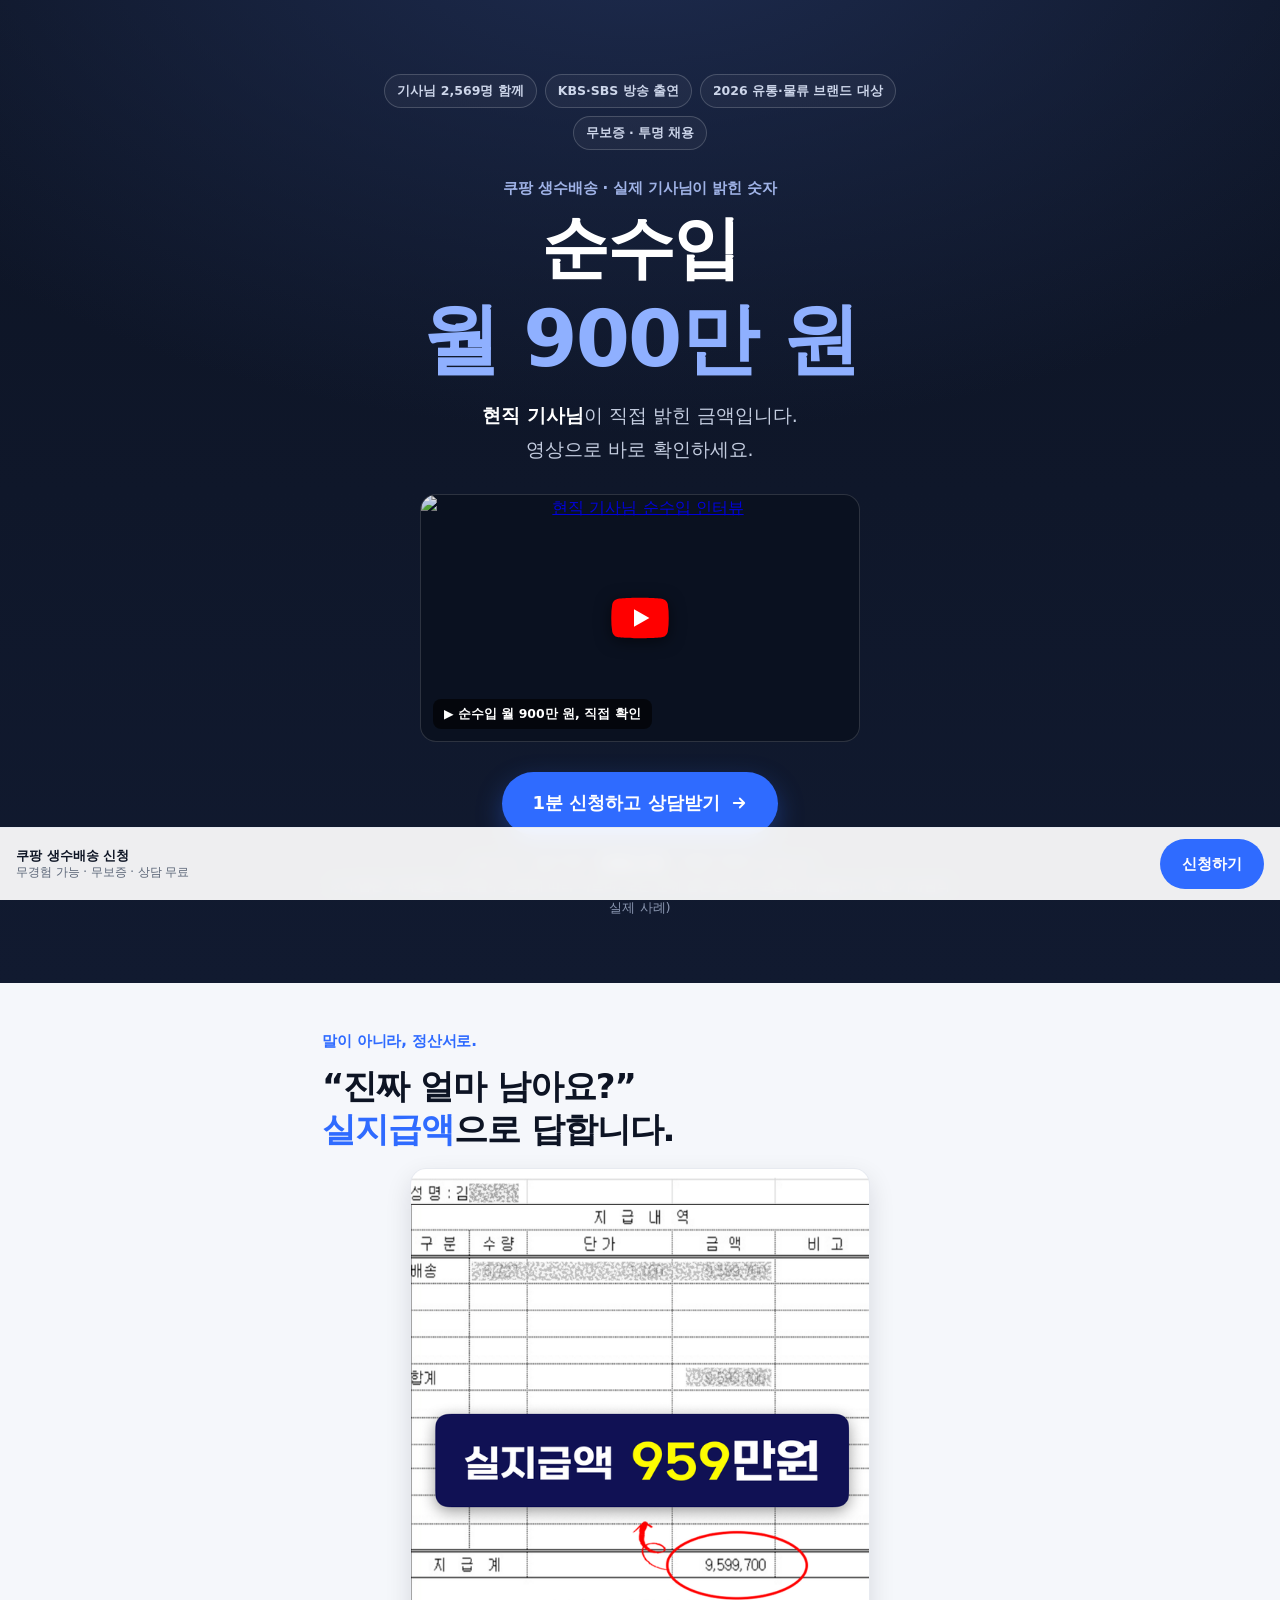
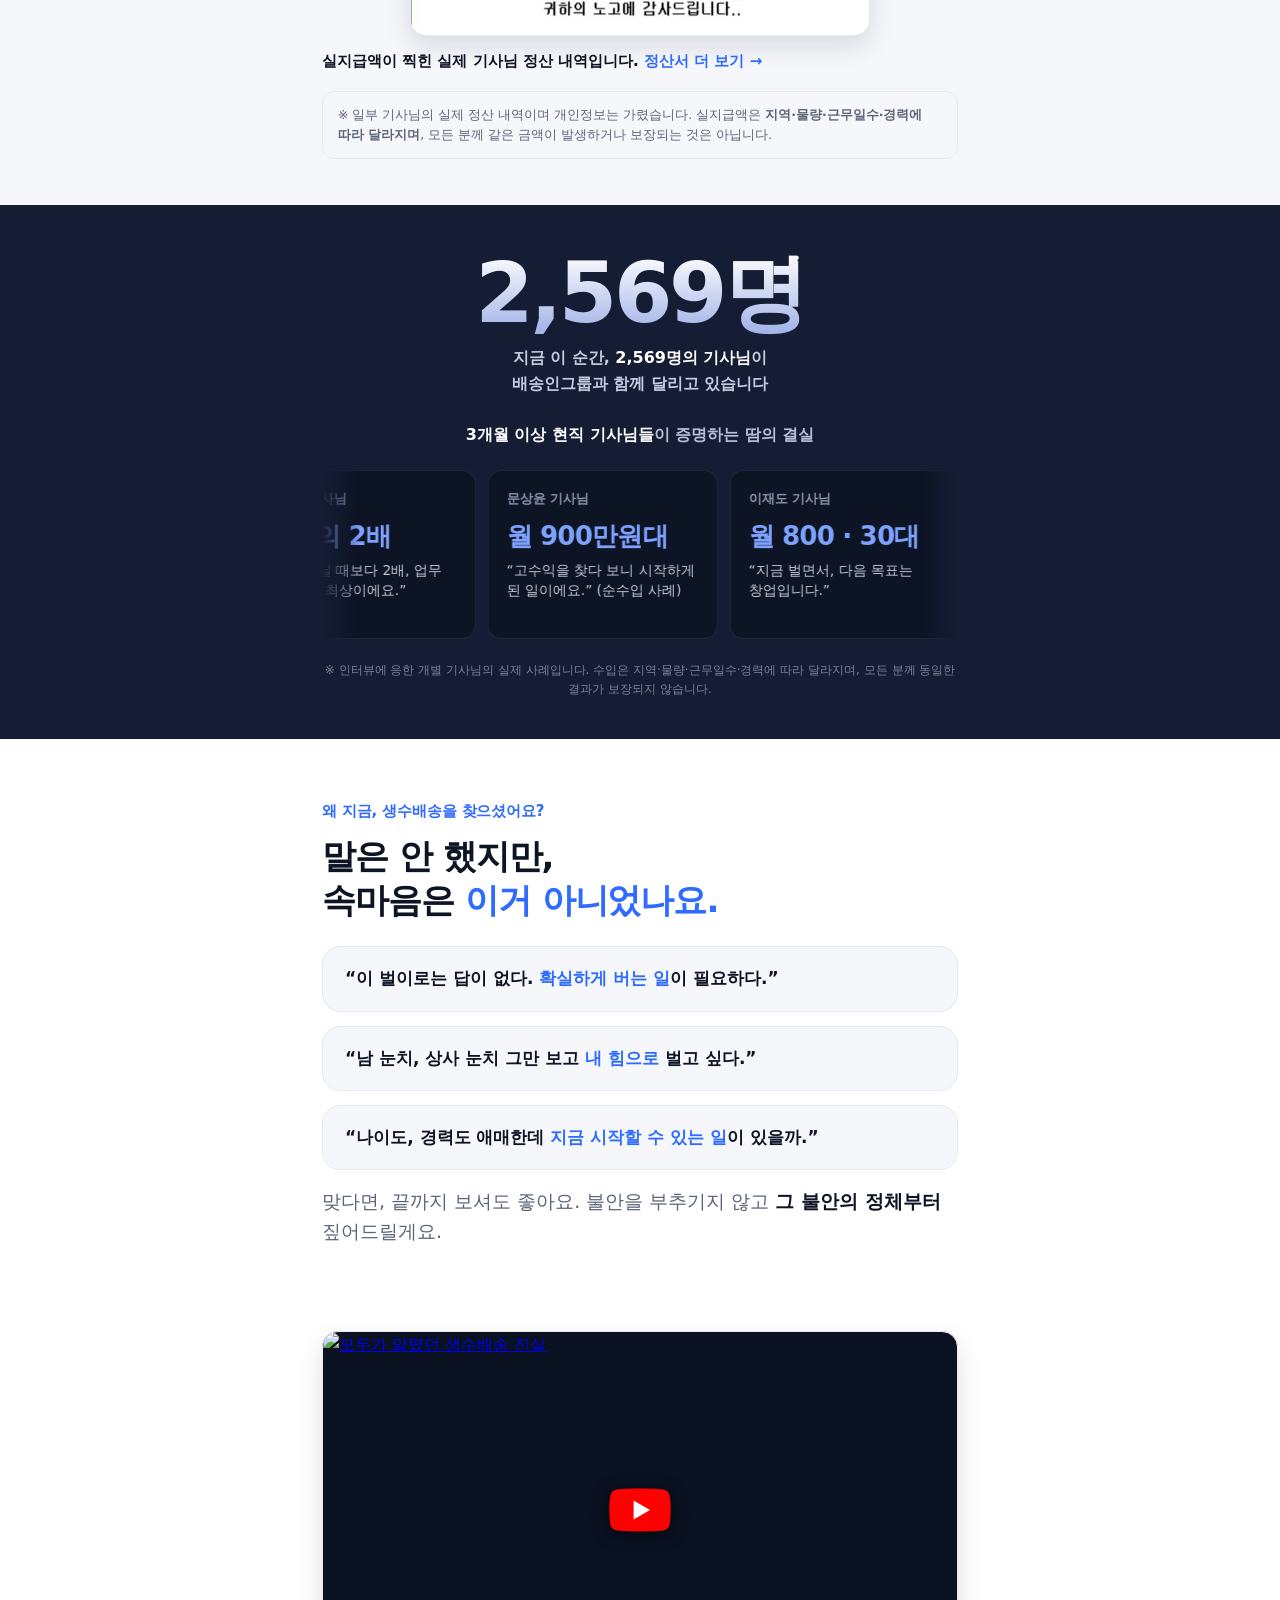
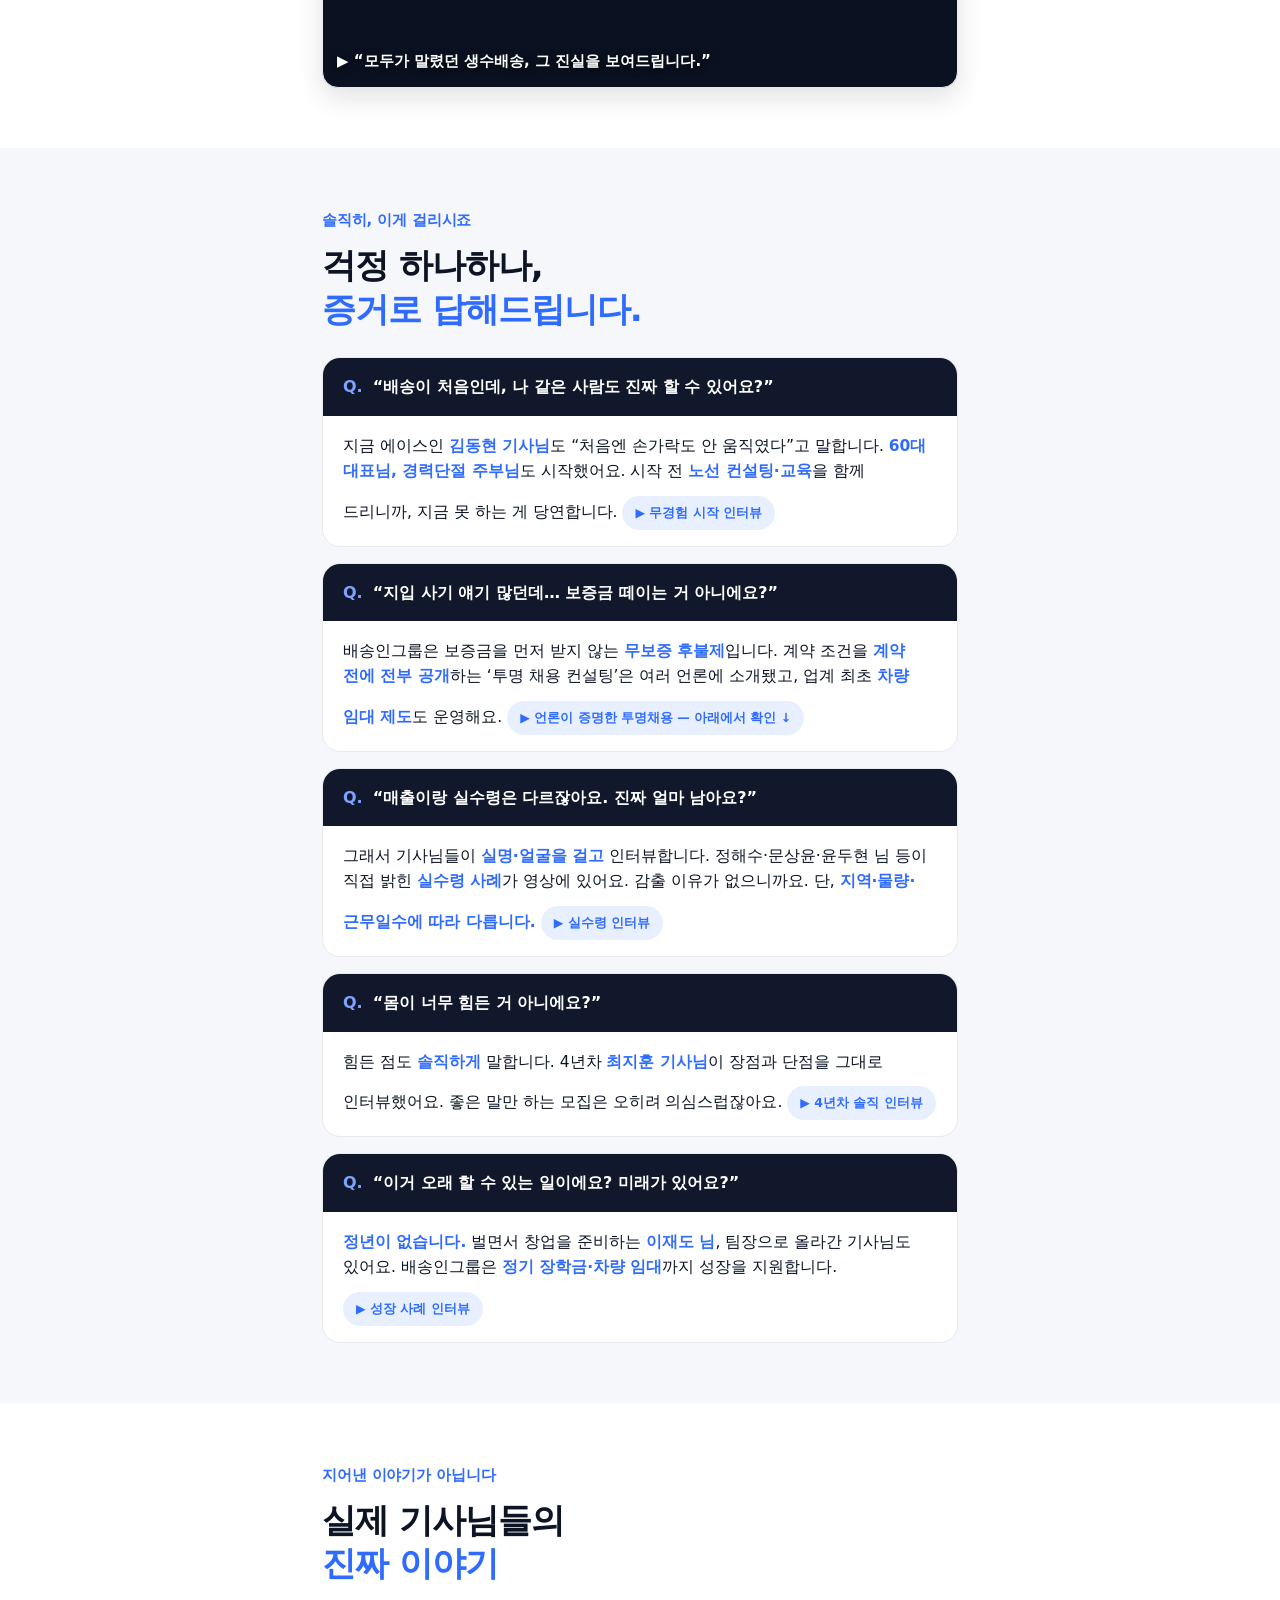
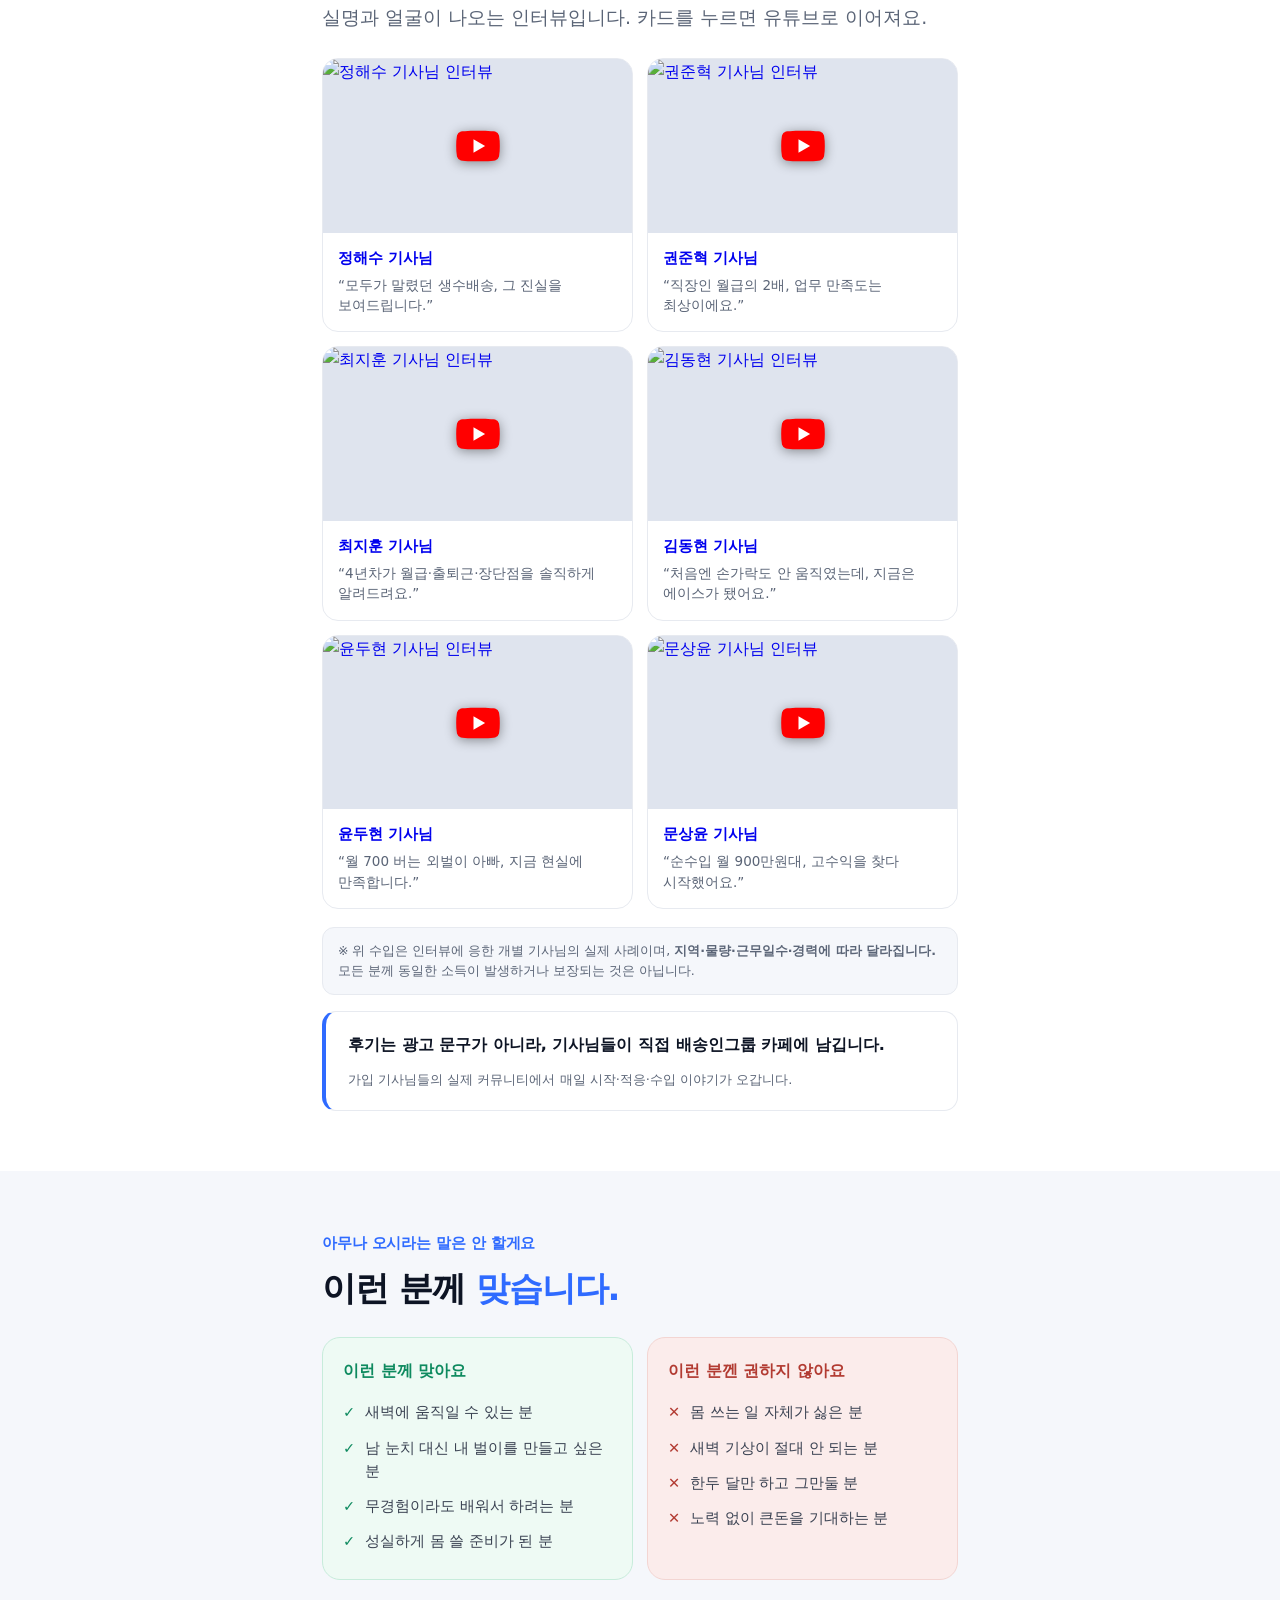
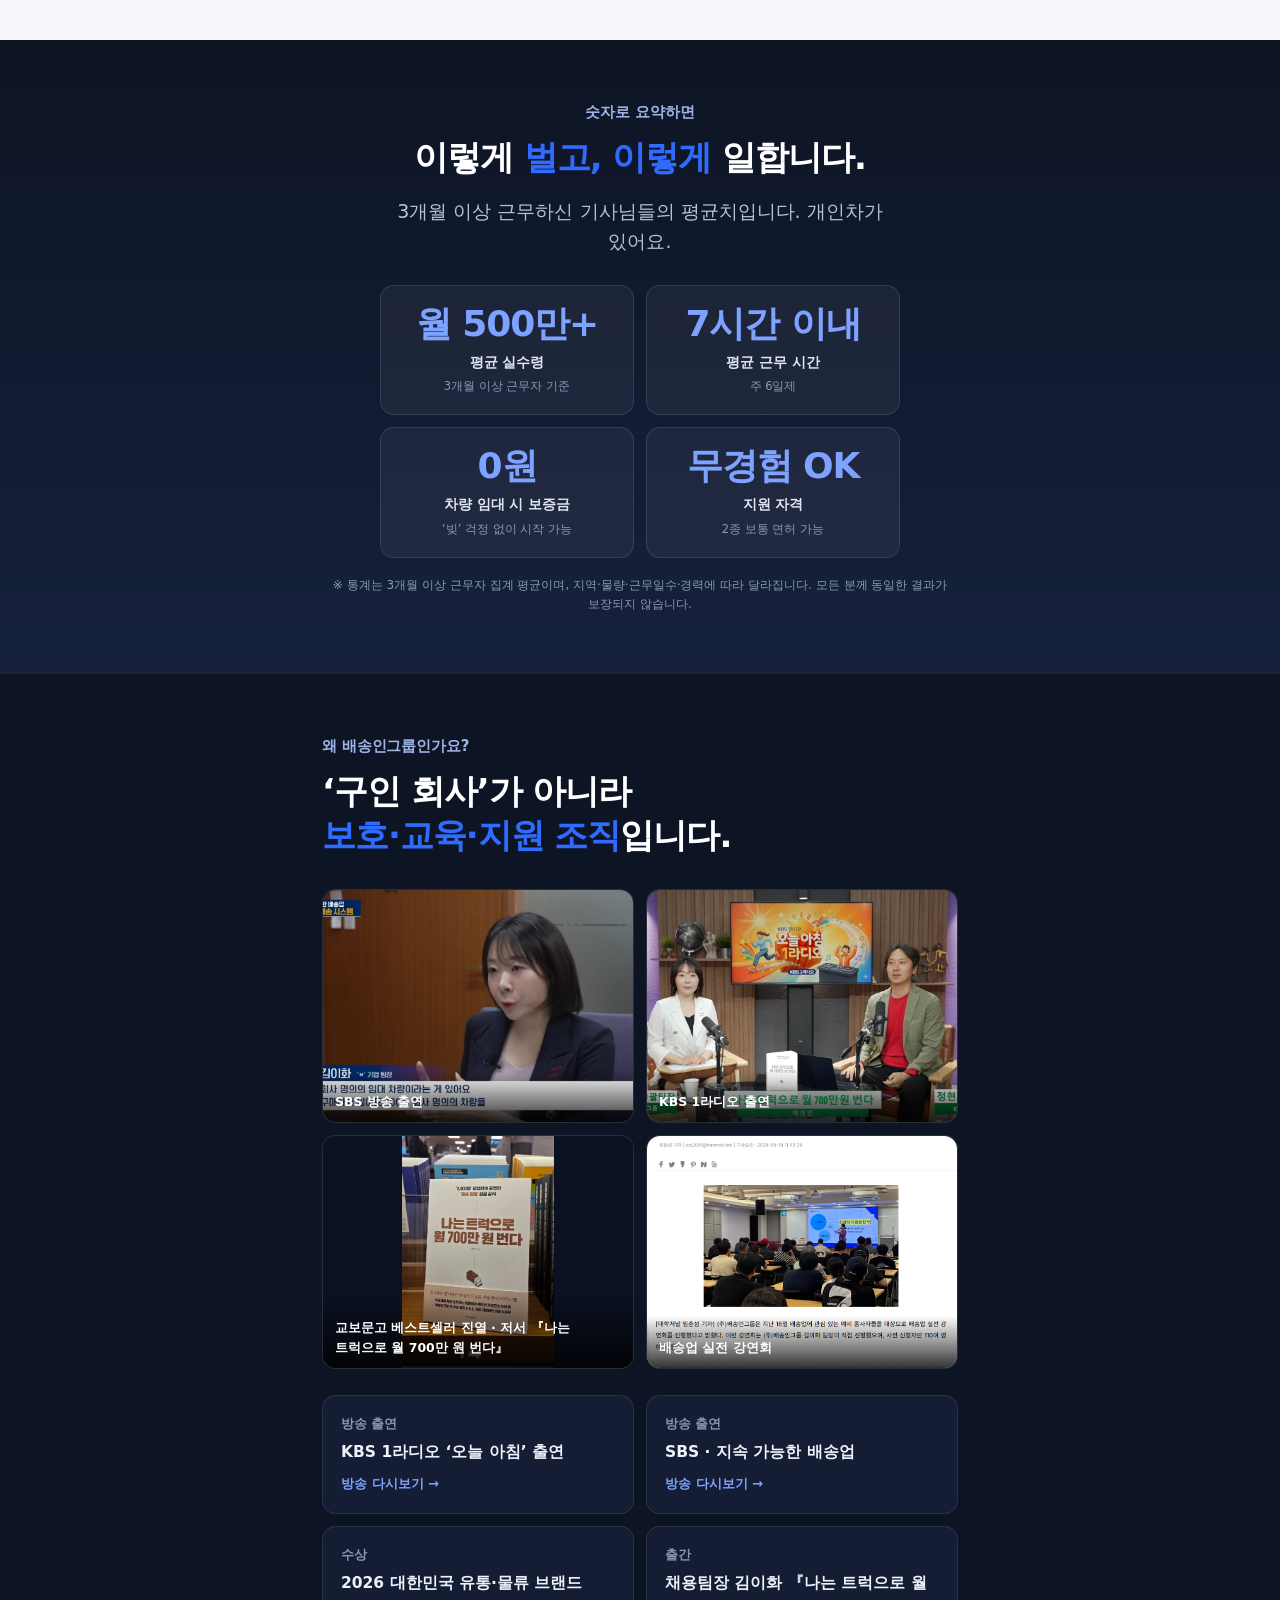
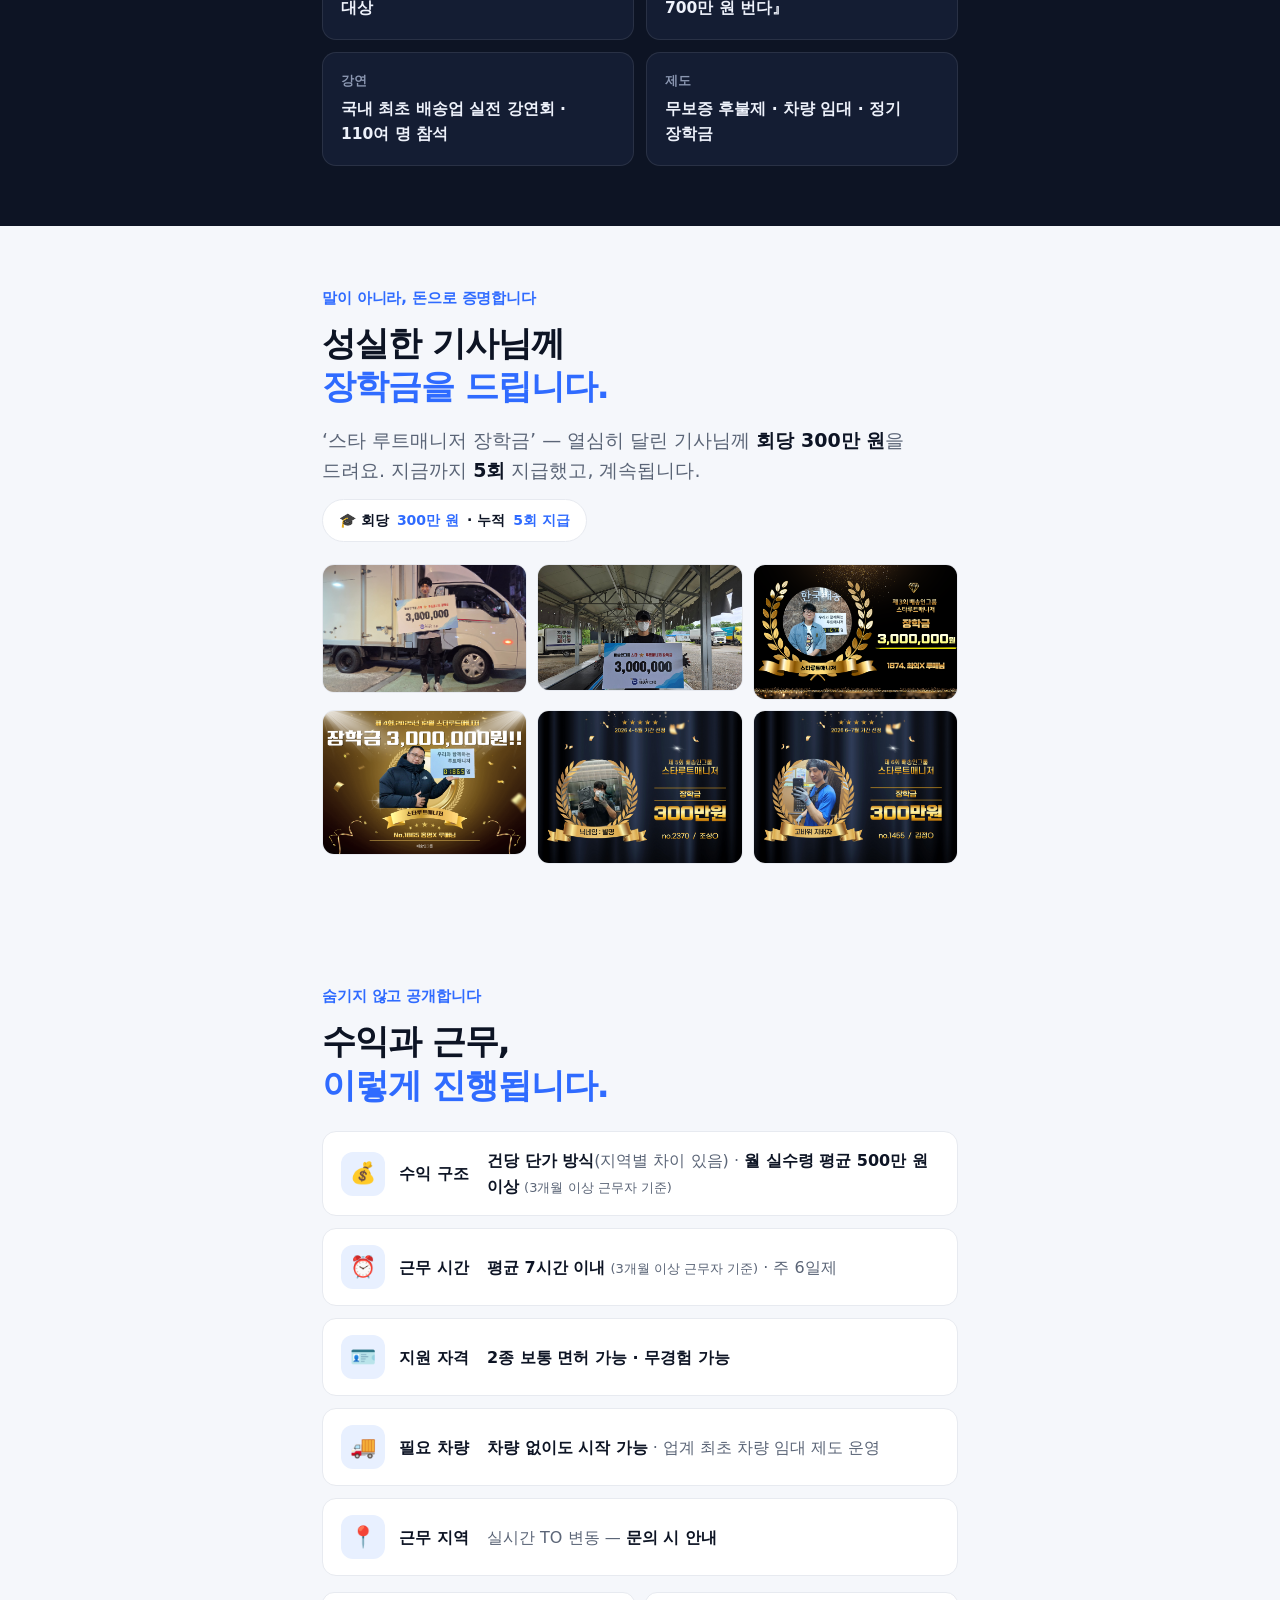
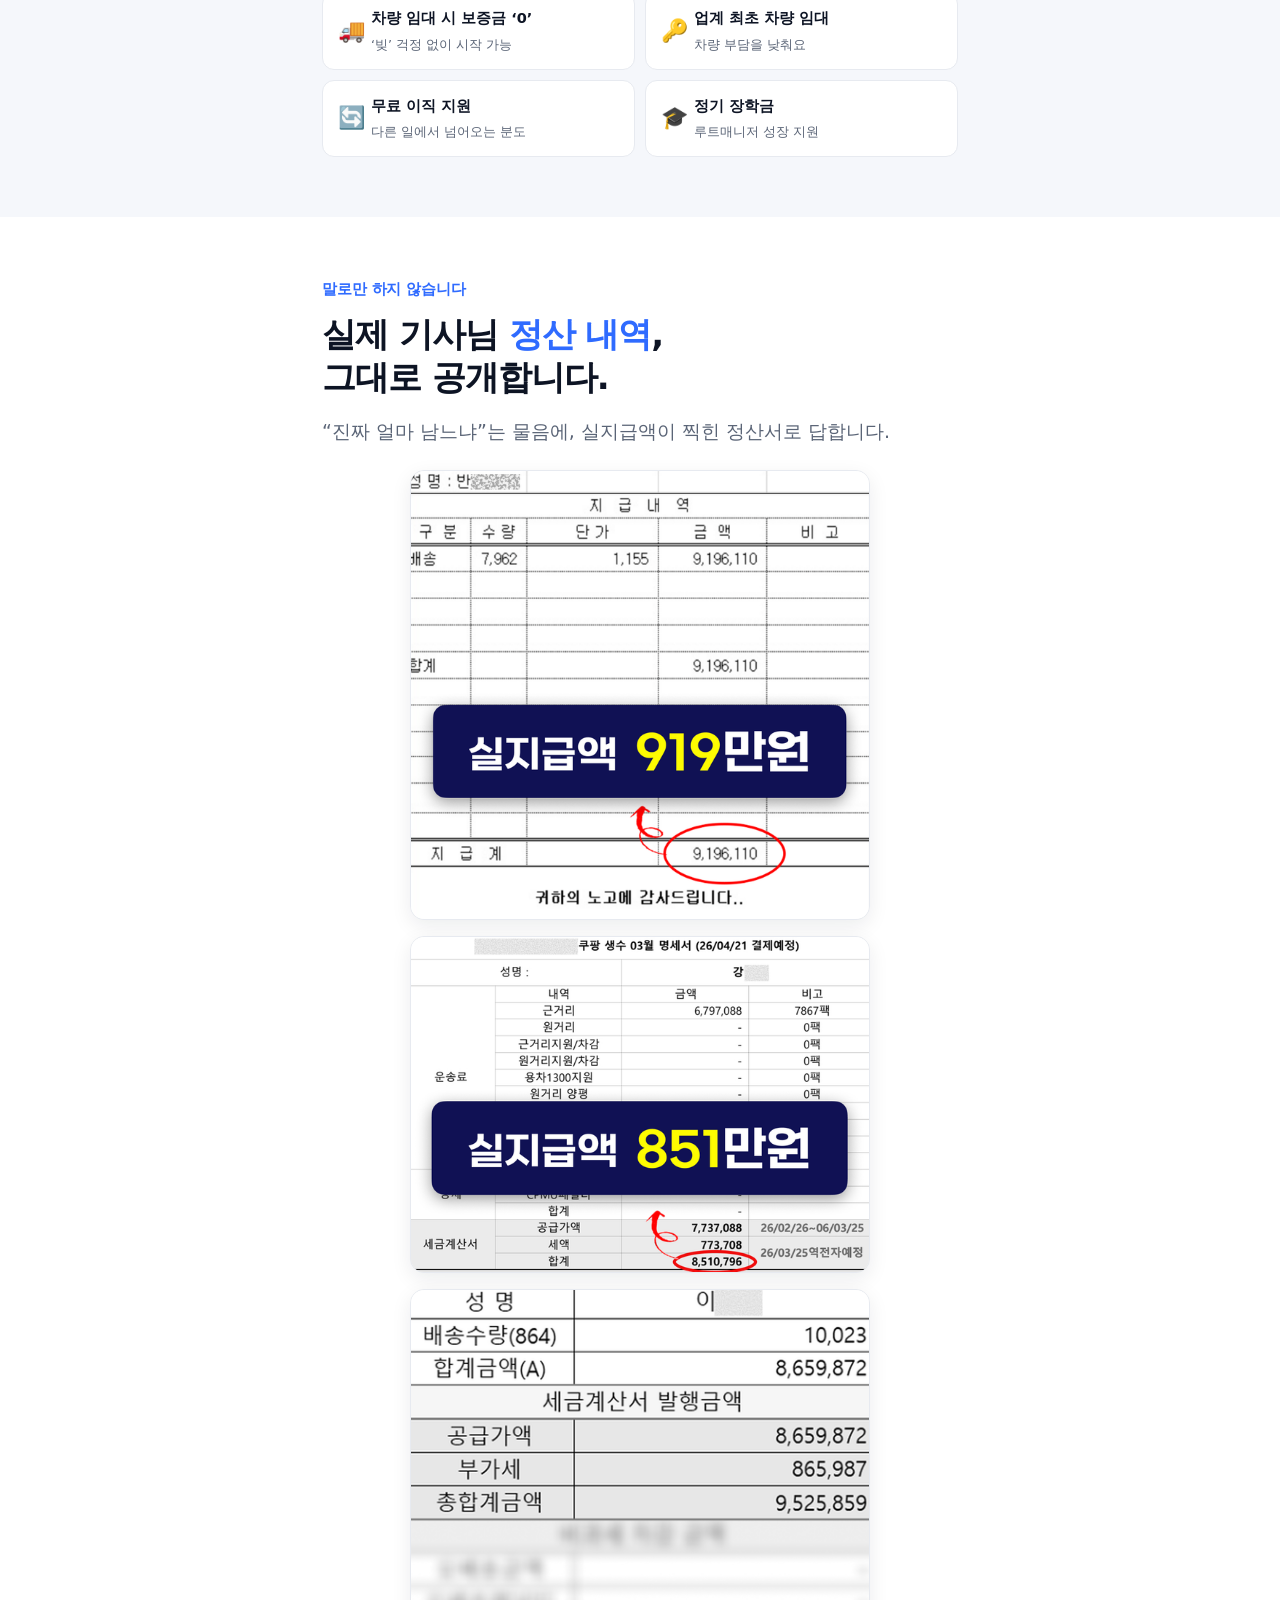
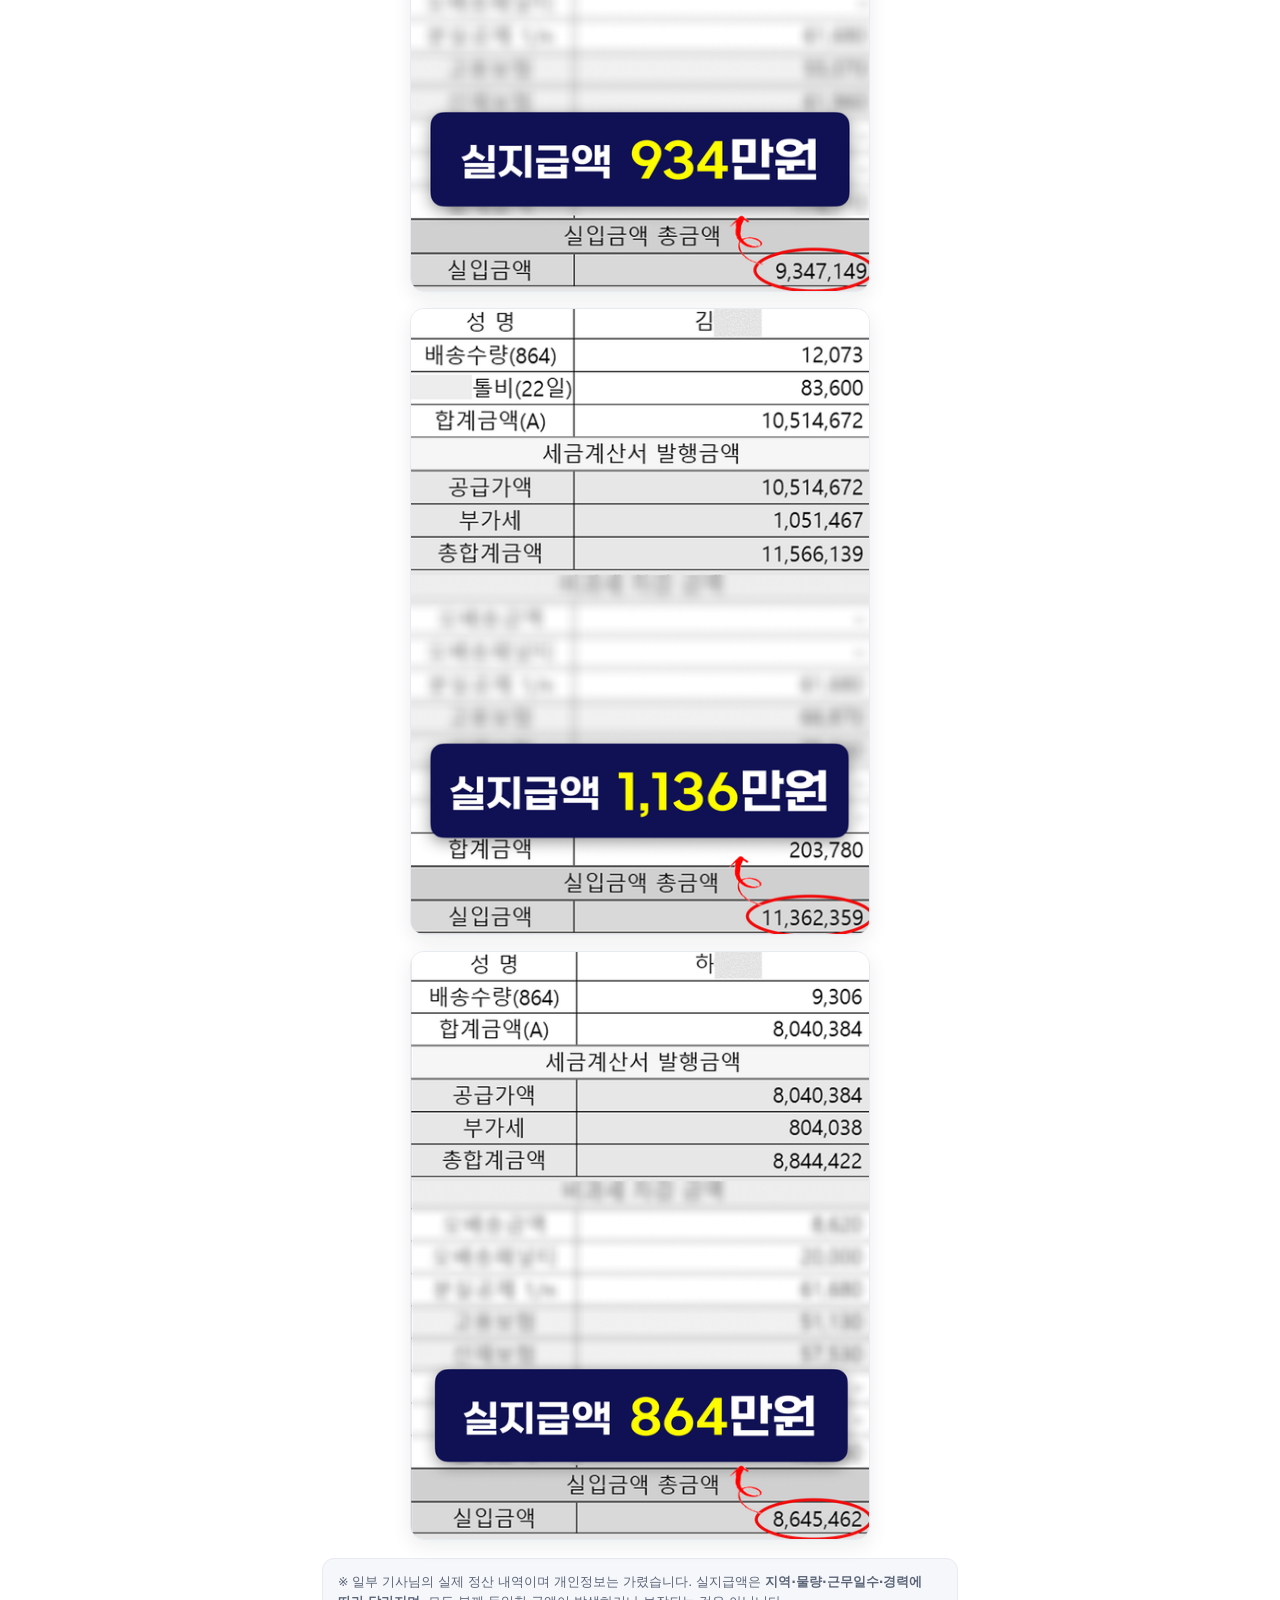
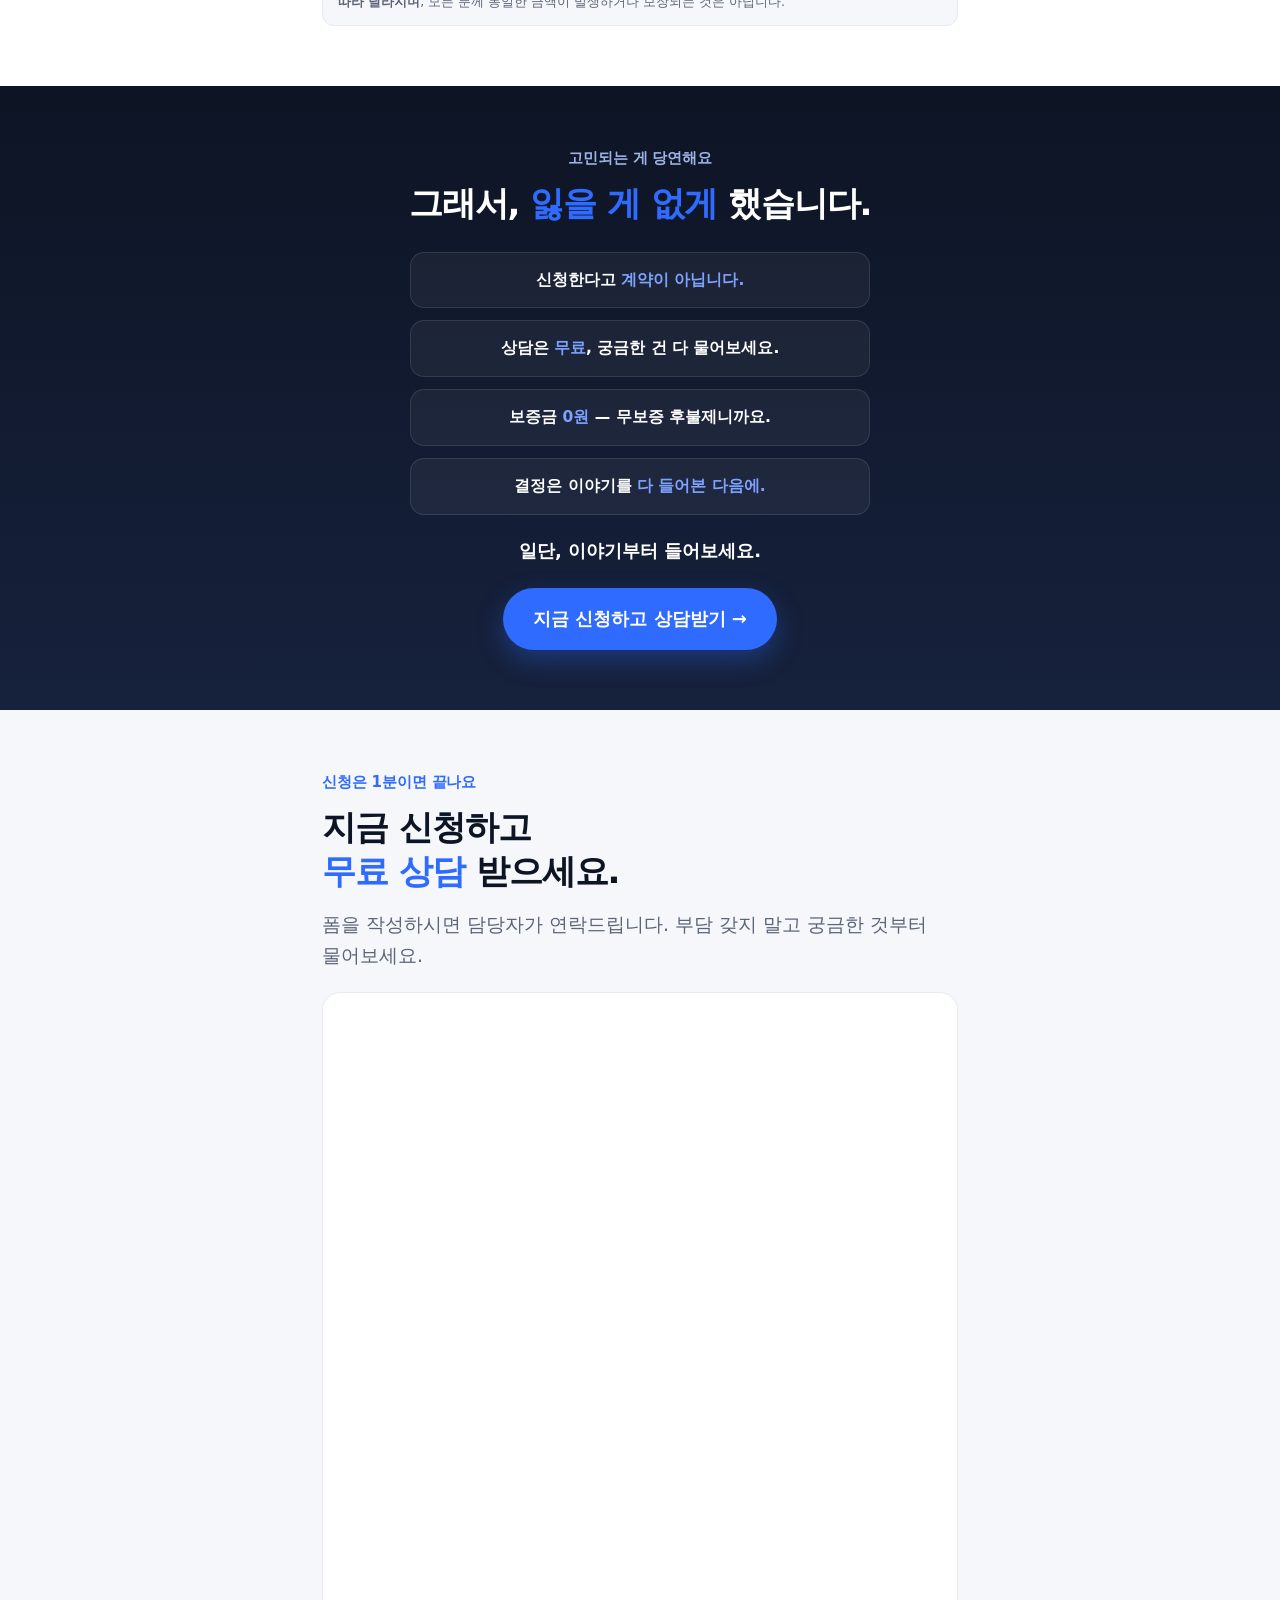
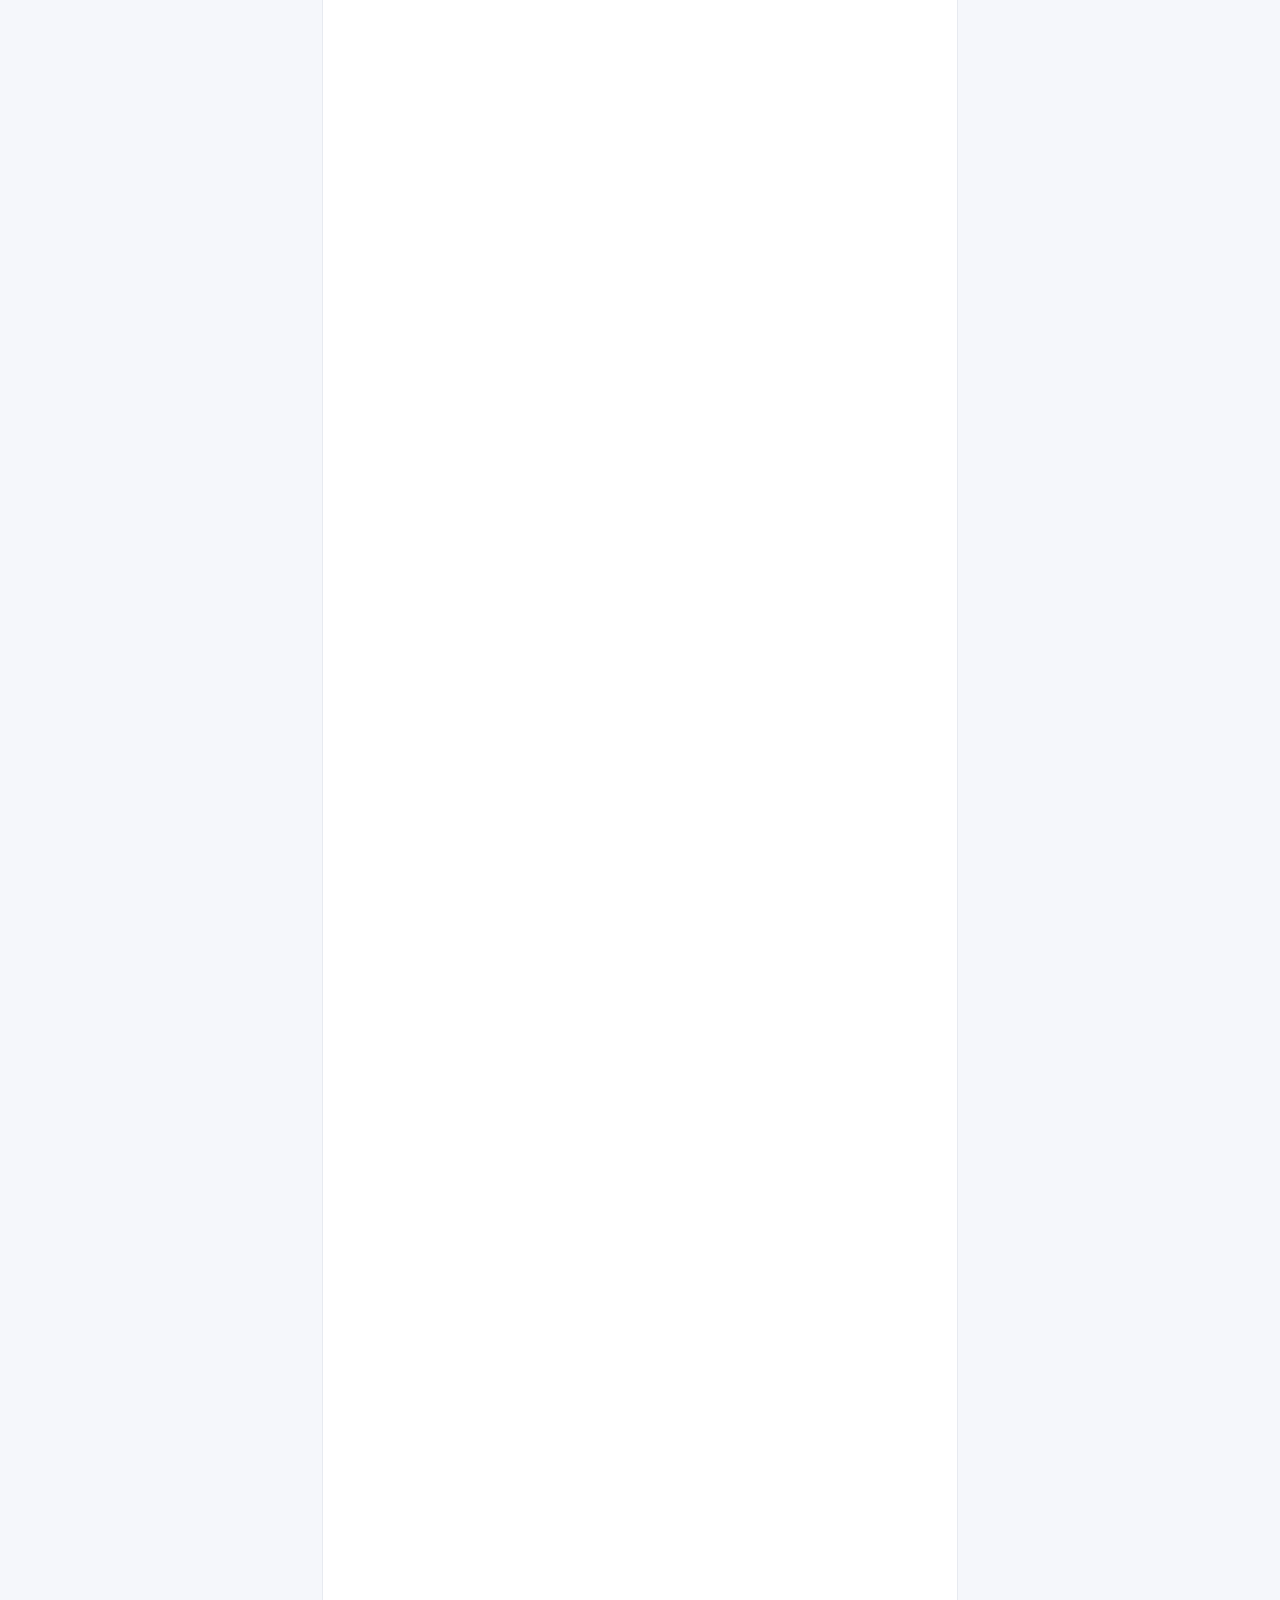
==== commit 600d9346: "Add reactivation form routing" ====
--- a/index.html
+++ b/index.html
@@ -681,5 +681,32 @@
   } catch (e) {}
 })();
 </script>
+<script>
+/* 재활성 2차 전용격리 분기 — react_2609 (2026-08-31, DB-REACTIVATION-20260831-001)
+   marker(utm_campaign=react_2609)면 재활성 전용 폼으로 통째 스왑 + 코드=react-s{n}-2609[__<send_id>].
+   marker 없으면 손대지 않음 → Phase5/K3 그대로. ※ K3 블록 '다음'에 둔다(있을 때 src를 나중에 덮어써 이겨야 함). */
+(function () {
+  try {
+    var p = new URLSearchParams(location.search);
+    if (p.get('utm_campaign') !== 'react_2609') return;
+    var rs = String(p.get('rs') || '').toLowerCase().replace(/[^a-z0-9]/g, '');
+    if (!/^s[123]$/.test(rs)) rs = 's3';
+    var rid = String(p.get('rid') || '').replace(/[^A-Za-z0-9_-]/g, '');
+    var raw  = 'react-' + rs + '-2609' + (rid ? '__' + rid : '');
+    var code = encodeURIComponent(raw);
+
+    var NEW_EID   = '1FAIpQLSc7NTtXMY_NEu2_26zOGOI3N7YlfAGAsM5xKOjm_09TuvT7kQ';
+    var NEW_ENTRY = '1144587058';
+
+    var base = 'https://docs.google.com/forms/d/e/' + NEW_EID + '/viewform';
+    document.querySelectorAll('#apply iframe').forEach(function (f) {
+      f.src = base + '?embedded=true&entry.' + NEW_ENTRY + '=' + code;
+    });
+    document.querySelectorAll('#apply a.sch-cta').forEach(function (a) {
+      a.href = base + '?usp=pp_url&entry.' + NEW_ENTRY + '=' + code;
+    });
+  } catch (e) { /* 무해 실패 — 기존 폼 유지 */ }
+})();
+</script>
 </body>
 </html>
